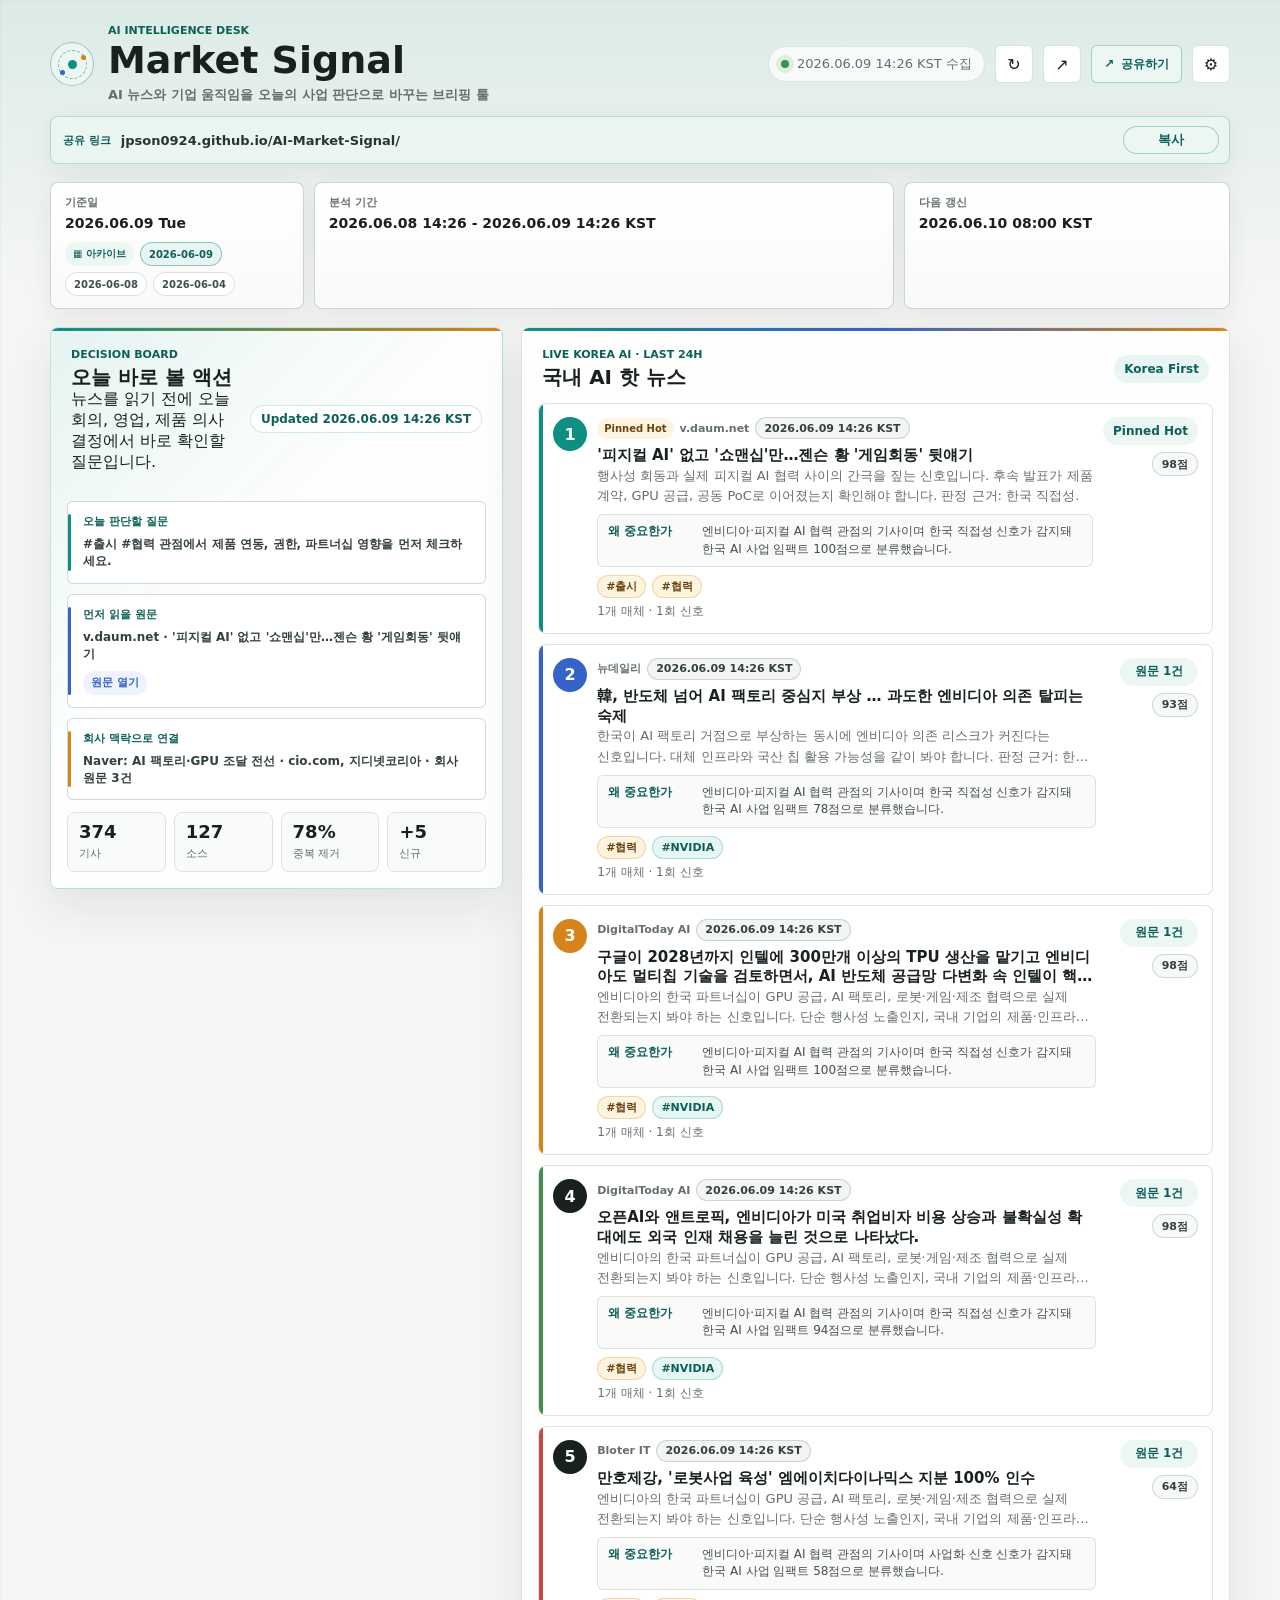
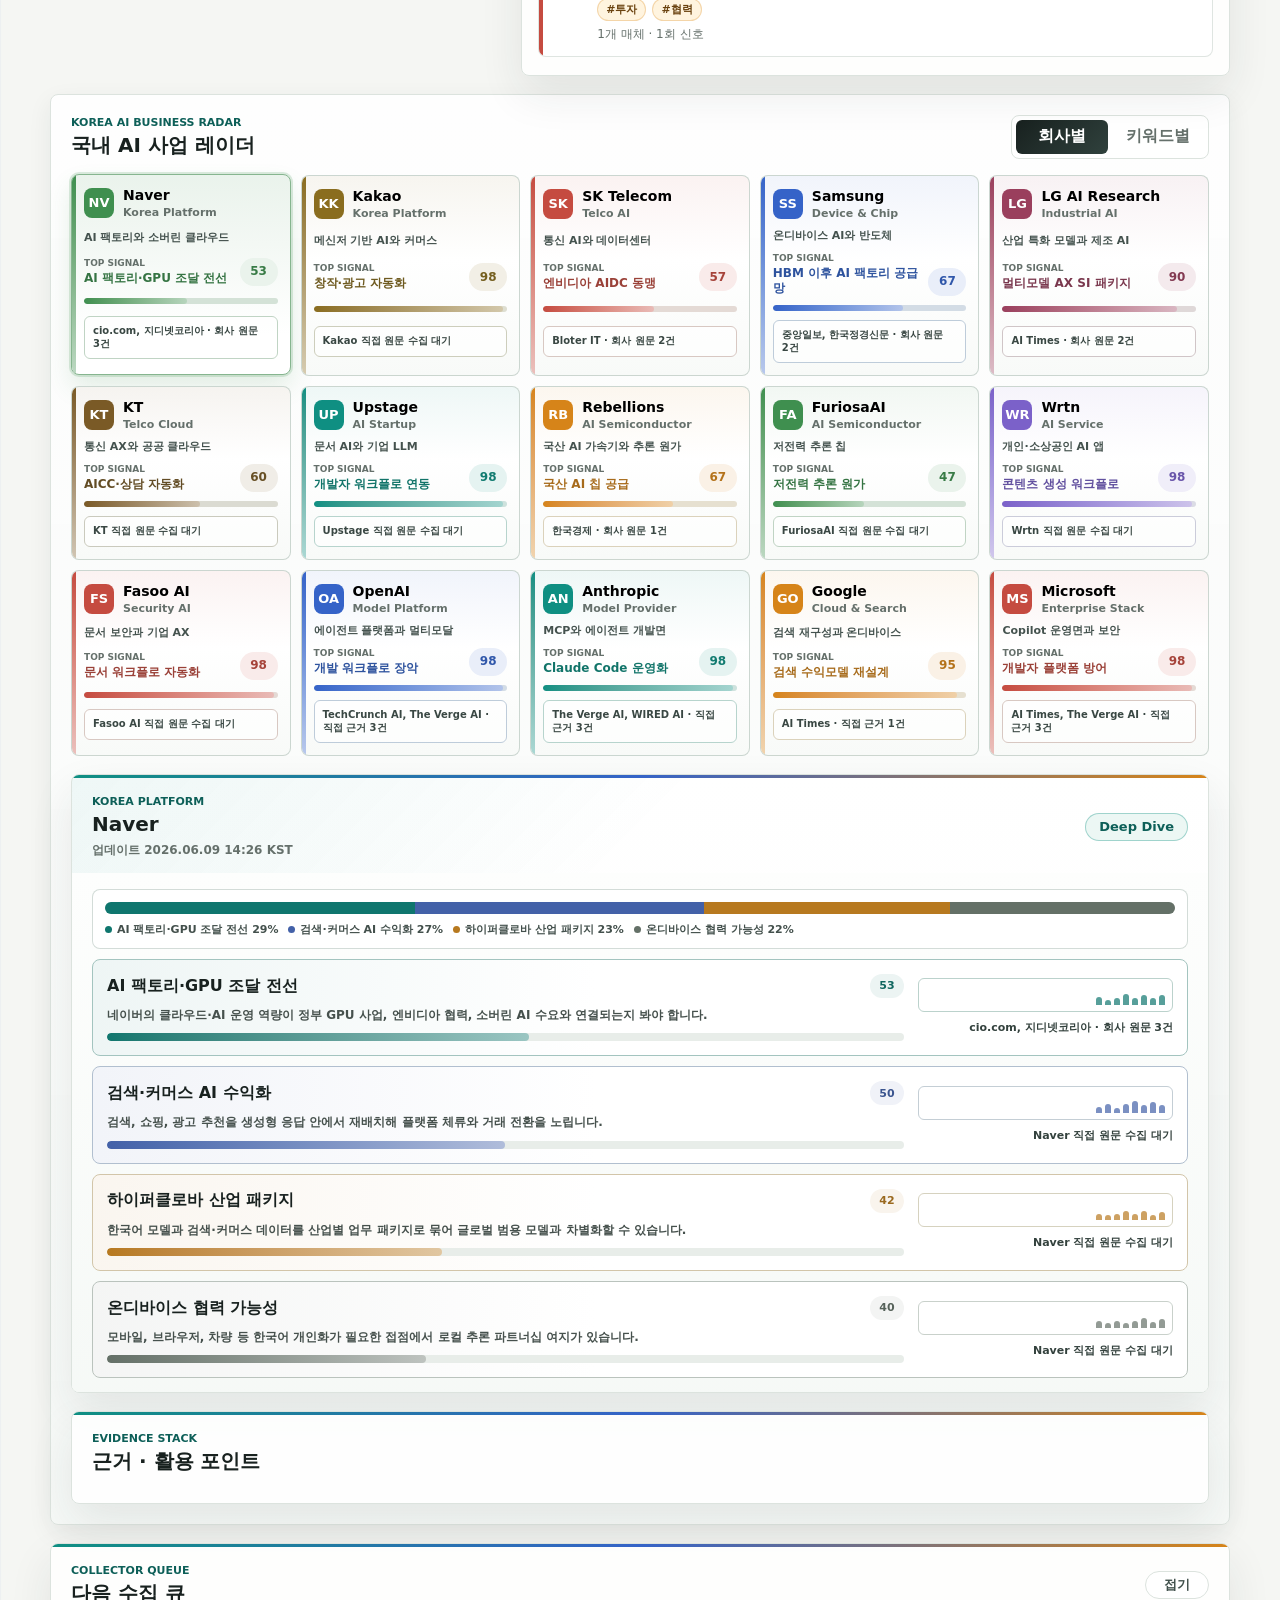
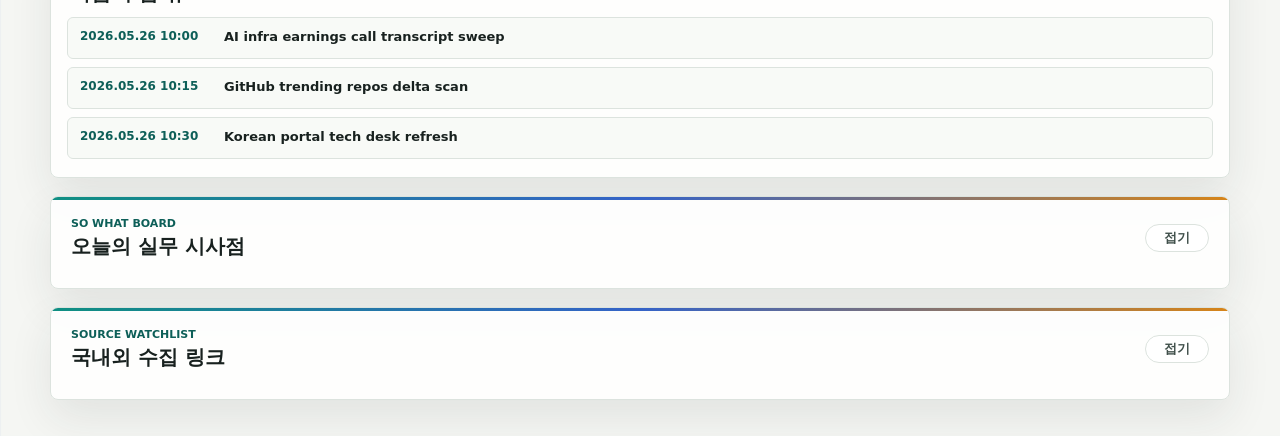
==== index.html @ 875d4170 "Make hot news summaries article-specific" ====
<!doctype html>
<html lang="ko">
  <head>
    <meta charset="UTF-8" />
    <meta name="viewport" content="width=device-width, initial-scale=1.0" />
    <title>Market Signal</title>
    <link rel="stylesheet" href="styles.css?v=202606091426" />
    <script src="agenda-data.js?v=202606091426"></script>
    <script>
      window.AI_MONITORING_DESK_PUBLIC_URL = "https://jpson0924.github.io/AI-Market-Signal/";
    </script>
    <script src="app.js?v=202606091426" defer></script>
  </head>
  <body>
    <div class="app-shell">
      <header class="topbar">
        <div class="brand-block">
          <span class="brand-mark" aria-hidden="true"></span>
          <div>
            <p class="eyebrow">AI Intelligence Desk</p>
            <h1>Market Signal</h1>
            <p class="brand-subtitle">AI 뉴스와 기업 움직임을 오늘의 사업 판단으로 바꾸는 브리핑 툴</p>
          </div>
        </div>

        <div class="topbar-actions">
          <div class="sync-status" aria-live="polite">
            <span class="pulse-dot"></span>
            <span id="syncTime">2026.05.26 09:20 KST 수집</span>
          </div>
          <button class="icon-button" id="refreshButton" type="button" title="피드 새로고침" aria-label="피드 새로고침">
            <span aria-hidden="true">↻</span>
          </button>
          <button class="icon-button" id="shareButton" type="button" title="공유 링크 복사" aria-label="공유 링크 복사">
            <span aria-hidden="true">↗</span>
          </button>
          <button class="share-action-button" id="shareTextButton" type="button">
            <span aria-hidden="true">↗</span>
            <b>공유하기</b>
          </button>
          <button class="icon-button" type="button" title="수집 설정" aria-label="수집 설정">
            <span aria-hidden="true">⚙</span>
          </button>
        </div>
      </header>

      <div class="share-strip" id="shareStrip" hidden aria-label="외부 공유 링크">
        <span class="share-strip-label">공유 링크</span>
        <a id="publicShareLink" href="#" target="_blank" rel="noopener noreferrer"></a>
        <button class="small-action" id="copyPublicShareButton" type="button">복사</button>
      </div>

      <main>
        <section class="date-strip" id="dateStrip" aria-label="수집 기준일">
          <div>
            <span class="date-label">기준일</span>
            <b>2026.05.26 Tue</b>
          </div>
          <div>
            <span class="date-label">분석 기간</span>
            <b>2026.05.25 09:20 - 2026.05.26 09:20 KST</b>
          </div>
          <div>
            <span class="date-label">다음 갱신</span>
            <b>2026.05.26 10:00 KST</b>
          </div>
        </section>

        <section class="overview-grid" aria-label="오늘 액션과 주요 아젠다">
          <aside class="panel signal-panel" aria-label="수집 신호">
            <div class="panel-heading compact">
              <div>
                <p class="eyebrow">Decision Board</p>
                <h2>오늘 바로 볼 액션</h2>
                <p class="panel-help">뉴스를 읽기 전에 오늘 회의, 영업, 제품 의사결정에서 바로 확인할 질문입니다.</p>
              </div>
              <span class="freshness-chip" id="freshnessChip">Updated just now</span>
            </div>
            <div class="action-board" id="actionBoard" aria-label="뉴스 기반 액션"></div>
            <div class="metric-grid" id="metricGrid">
              <div class="metric-card">
                <span class="metric-value">386</span>
                <span class="metric-label">분석 기사</span>
              </div>
              <div class="metric-card">
                <span class="metric-value">42</span>
                <span class="metric-label">테크 블로그</span>
              </div>
              <div class="metric-card">
                <span class="metric-value">91%</span>
                <span class="metric-label">중복 제거율</span>
              </div>
              <div class="metric-card">
                <span class="metric-value">+18</span>
                <span class="metric-label">신규 의제</span>
              </div>
            </div>
            <div class="source-stack" id="sourceStack" aria-label="상위 소스">
              <div class="source-row">
                <span>The Verge</span>
                <b style="--w: 84%"></b>
              </div>
              <div class="source-row">
                <span>OpenAI Blog</span>
                <b style="--w: 73%"></b>
              </div>
              <div class="source-row">
                <span>Hacker News</span>
                <b style="--w: 66%"></b>
              </div>
            </div>
          </aside>

          <article class="panel hot-agenda-panel">
            <div class="panel-heading">
              <div>
                <p class="eyebrow">Live Korea AI · Last 24h</p>
                <h2>국내 AI 핫 뉴스</h2>
              </div>
              <span class="panel-chip">Korea First</span>
            </div>
            <ol class="hot-list" id="hotList"></ol>
          </article>
        </section>

        <section class="workspace-section">
          <div class="workspace-header">
            <div>
              <p class="eyebrow">Korea AI Business Radar</p>
              <h2>국내 AI 사업 레이더</h2>
            </div>
            <div class="segmented-control" role="tablist" aria-label="레이더 보기 전환">
              <button class="segment active" id="companyTab" type="button" role="tab" aria-selected="true" data-view="company">
                회사별
              </button>
              <button class="segment" id="keywordTab" type="button" role="tab" aria-selected="false" data-view="keyword">
                키워드별
              </button>
            </div>
          </div>

          <div class="view active" id="companyView" role="tabpanel" aria-labelledby="companyTab">
            <div class="company-strip" id="companyCards" aria-label="회사 선택"></div>

            <div class="radar-layout">
              <article class="panel radar-panel">
                <div class="panel-heading">
                  <div>
                    <p class="eyebrow" id="companySector">Model Provider</p>
                    <h2 id="companyName">Anthropic</h2>
                    <p class="panel-date" id="companyUpdated">업데이트 2026.05.26 09:10</p>
                  </div>
                  <button class="small-action" id="companyBriefButton" type="button">Deep Dive</button>
                </div>
                <div class="signal-stack" id="wordCloud" aria-label="회사별 추진 키워드 스택"></div>
                <div class="company-news-list" id="companyNewsList" aria-label="회사별 최근 원문"></div>
              </article>

              <aside class="panel detail-panel">
                <div class="panel-heading compact">
                  <div>
                    <p class="eyebrow">Evidence Stack</p>
                    <h2>근거 · 활용 포인트</h2>
                  </div>
                </div>
                <div class="stack-list" id="agendaStack"></div>
              </aside>
            </div>
          </div>

          <div class="view" id="keywordView" role="tabpanel" aria-labelledby="keywordTab">
            <div class="keyword-layout">
              <article class="panel keyword-map-panel">
                <div class="panel-heading">
                  <div>
                    <p class="eyebrow">Accumulated Attention</p>
                    <h2>키워드 맥락 맵</h2>
                  </div>
              <span class="panel-actions">
                <button class="small-action collapse-toggle" type="button" data-collapse-panel="keyword-map-panel">접기</button>
                <button class="small-action" id="keywordBriefButton" type="button">Deep Dive</button>
              </span>
            </div>
            <div class="keyword-map" id="keywordMap" aria-label="키워드별 시장 관심도"></div>
          </article>

              <aside class="panel timeline-panel">
                <div class="panel-heading compact">
                  <div>
                    <p class="eyebrow" id="timelineEyebrow">Agent</p>
                    <h2>관련 원문 타임라인</h2>
                    <p class="panel-date" id="timelineWindow">2026.05.26 기준 최신순</p>
                  </div>
                </div>
                <div class="timeline" id="timeline"></div>
              </aside>
            </div>
          </div>
        </section>

        <section class="lower-grid" aria-label="운영 현황">
          <article class="panel stream-panel collapsible-panel">
            <div class="panel-heading compact">
              <div>
                <p class="eyebrow">Collector Queue</p>
                <h2>다음 수집 큐</h2>
              </div>
              <button class="small-action collapse-toggle" type="button" data-collapse-panel="stream-panel">접기</button>
            </div>
            <div class="queue-list" id="queueList">
              <div><span>2026.05.26 10:00</span><b>AI infra earnings call transcript sweep</b></div>
              <div><span>2026.05.26 10:15</span><b>GitHub trending repos delta scan</b></div>
              <div><span>2026.05.26 10:30</span><b>Korean portal tech desk refresh</b></div>
            </div>
          </article>

          <article class="panel impact-panel collapsible-panel">
            <div class="panel-heading compact">
              <div>
                <p class="eyebrow">So What Board</p>
                <h2>오늘의 실무 시사점</h2>
              </div>
              <button class="small-action collapse-toggle" type="button" data-collapse-panel="impact-panel">접기</button>
            </div>
            <div class="impact-copy" id="impactCopy"></div>
          </article>

          <article class="panel source-link-panel collapsible-panel">
            <div class="panel-heading compact">
              <div>
                <p class="eyebrow">Source Watchlist</p>
                <h2>국내외 수집 링크</h2>
              </div>
              <button class="small-action collapse-toggle" type="button" data-collapse-panel="source-link-panel">접기</button>
            </div>
            <div class="source-links" id="sourceLinks"></div>
          </article>
        </section>
      </main>
    </div>

    <div class="modal-backdrop" id="modalBackdrop" hidden>
      <section class="brief-modal" role="dialog" aria-modal="true" aria-labelledby="modalTitle">
        <button class="icon-button modal-close" id="closeModal" type="button" title="닫기" aria-label="브리핑 닫기">
          <span aria-hidden="true">×</span>
        </button>
        <p class="eyebrow" id="modalEyebrow">Deep Dive</p>
        <h2 id="modalTitle"></h2>
        <p class="modal-date" id="modalDate">2026.05.26 09:20 KST</p>
        <div class="brief-lines" id="briefLines"></div>
        <div class="modal-hotness" id="modalHotness" hidden></div>
        <div class="modal-source-links" id="modalSourceLinks" hidden></div>
        <div class="brief-footer">
          <div>
            <span class="footer-label">관련 신호</span>
            <p id="modalSignals"></p>
          </div>
          <div class="modal-actions">
            <button class="small-action" id="shareBriefButton" type="button">공유하기</button>
            <button class="small-action" id="saveBriefButton" type="button">브리핑 저장</button>
          </div>
        </div>
      </section>
    </div>
  </body>
</html>
---- styles.css ----
:root {
  color-scheme: light;
  --bg: #f5f6f3;
  --surface: #ffffff;
  --surface-soft: #f8faf7;
  --surface-tint: #eef6f2;
  --ink: #18211f;
  --muted: #65706b;
  --line: #dce3de;
  --line-strong: #c7d3cd;
  --teal: #0f8f82;
  --teal-deep: #0d5f58;
  --blue: #3563c8;
  --amber: #d68419;
  --red: #c54b40;
  --green: #3f8f4f;
  --shadow: 0 18px 44px rgba(35, 45, 42, 0.09);
  --shadow-soft: 0 8px 24px rgba(35, 45, 42, 0.07);
  --radius: 8px;
  --radius-sm: 6px;
  --space-1: 4px;
  --space-2: 8px;
  --space-3: 12px;
  --space-4: 16px;
  --space-5: 20px;
  --space-6: 24px;
  font-family:
    Inter, ui-sans-serif, system-ui, -apple-system, BlinkMacSystemFont, "Segoe UI",
    "Apple SD Gothic Neo", "Noto Sans KR", sans-serif;
}

* {
  box-sizing: border-box;
}

html {
  min-width: 320px;
  background: var(--bg);
}

body {
  margin: 0;
  min-height: 100vh;
  color: var(--ink);
  background:
    linear-gradient(180deg, rgba(15, 143, 130, 0.11) 0, transparent 285px),
    linear-gradient(90deg, rgba(53, 99, 200, 0.045) 0 1px, transparent 1px 72px),
    linear-gradient(180deg, rgba(15, 143, 130, 0.04) 0 1px, transparent 1px 72px),
    var(--bg);
}

button {
  font: inherit;
}

.app-shell {
  width: min(1180px, calc(100% - 32px));
  margin: 0 auto;
  padding: 24px 0 36px;
}

.topbar {
  display: flex;
  align-items: center;
  justify-content: space-between;
  gap: 20px;
  min-height: 72px;
}

.brand-block,
.topbar-actions,
.panel-heading,
.workspace-header,
.brief-footer {
  display: flex;
  align-items: center;
}

.brand-block {
  gap: 14px;
  min-width: 0;
}

.brand-mark {
  position: relative;
  display: inline-grid;
  flex: 0 0 auto;
  place-items: center;
  width: 44px;
  height: 44px;
  border: 1px solid rgba(15, 143, 130, 0.38);
  border-radius: 50%;
  background: #ecf7f4;
}

.brand-mark::before,
.brand-mark::after {
  position: absolute;
  content: "";
  border-radius: 50%;
}

.brand-mark::before {
  width: 27px;
  height: 27px;
  border: 1px dashed rgba(15, 95, 88, 0.48);
}

.brand-mark::after {
  width: 9px;
  height: 9px;
  background: var(--teal);
  box-shadow: 11px -7px 0 -2px var(--amber), -10px 8px 0 -2px var(--blue);
}

.eyebrow {
  margin: 0 0 4px;
  color: var(--teal-deep);
  font-size: 11px;
  font-weight: 800;
  letter-spacing: 0;
  text-transform: uppercase;
}

h1,
h2,
h3,
p {
  margin-top: 0;
}

h1 {
  margin-bottom: 0;
  font-size: clamp(26px, 3vw, 38px);
  line-height: 1.03;
}

.brand-subtitle {
  margin: 6px 0 0;
  color: var(--muted);
  font-size: 13px;
  font-weight: 700;
}

h2 {
  margin-bottom: 0;
  font-size: 20px;
  line-height: 1.2;
}

h3 {
  margin-bottom: 0;
  font-size: 15px;
  line-height: 1.32;
}

.topbar-actions {
  justify-content: flex-end;
  gap: 10px;
  flex-wrap: wrap;
}

.sync-status {
  display: inline-flex;
  align-items: center;
  gap: 8px;
  min-height: 36px;
  padding: 0 12px;
  border: 1px solid var(--line);
  border-radius: 999px;
  color: var(--muted);
  background: rgba(255, 255, 255, 0.75);
  font-size: 13px;
  white-space: nowrap;
}

.pulse-dot {
  width: 8px;
  height: 8px;
  border-radius: 50%;
  background: var(--green);
  box-shadow: 0 0 0 5px rgba(63, 143, 79, 0.13);
}

.pulse-dot.flash {
  animation: pulseFlash 800ms ease;
}

.icon-button,
.share-action-button,
.small-action,
.segment,
.company-card,
.hot-item,
.keyword-bubble,
.word,
.stack-item,
.timeline-item {
  cursor: pointer;
}

.icon-button {
  display: inline-grid;
  place-items: center;
  width: 38px;
  height: 38px;
  border: 1px solid var(--line);
  border-radius: var(--radius-sm);
  color: var(--ink);
  background: var(--surface);
  transition:
    transform 160ms ease,
    border-color 160ms ease,
    background 160ms ease;
}

.share-action-button {
  display: inline-flex;
  align-items: center;
  gap: 7px;
  min-height: 38px;
  padding: 0 12px;
  border: 1px solid rgba(15, 143, 130, 0.35);
  border-radius: var(--radius-sm);
  color: var(--teal-deep);
  background: #ecf7f4;
  font-size: 12px;
  font-weight: 900;
  white-space: nowrap;
}

.share-action-button:hover,
.share-action-button:focus-visible {
  border-color: rgba(15, 95, 88, 0.62);
  background: #dff1ed;
  outline: none;
  transform: translateY(-1px);
}

.share-action-button b {
  font: inherit;
}

.share-strip {
  display: flex;
  align-items: center;
  gap: 10px;
  min-height: 42px;
  margin: 12px 0 18px;
  padding: 9px 10px 9px 12px;
  border: 1px solid rgba(15, 143, 130, 0.26);
  border-radius: var(--radius);
  background: rgba(236, 247, 244, 0.82);
  box-shadow: var(--shadow-soft);
}

.share-strip[hidden] {
  display: none;
}

.share-strip-label {
  flex: 0 0 auto;
  color: var(--teal-deep);
  font-size: 11px;
  font-weight: 900;
  text-transform: uppercase;
  white-space: nowrap;
}

.share-strip a {
  flex: 1 1 auto;
  min-width: 0;
  color: #243632;
  font-size: 13px;
  font-weight: 800;
  overflow: hidden;
  text-decoration: none;
  text-overflow: ellipsis;
  white-space: nowrap;
}

.share-strip a:hover,
.share-strip a:focus-visible {
  color: var(--blue);
  outline: none;
}

.icon-button:hover,
.icon-button:focus-visible {
  border-color: rgba(15, 143, 130, 0.55);
  background: #ecf7f4;
  outline: none;
  transform: translateY(-1px);
}

main {
  display: grid;
  gap: 18px;
}

.date-strip {
  display: grid;
  grid-template-columns: 0.7fr 1.6fr 0.9fr;
  gap: 10px;
}

.date-strip div {
  min-height: 58px;
  padding: 12px 14px;
  border: 1px solid rgba(199, 211, 205, 0.9);
  border-radius: var(--radius);
  background:
    linear-gradient(180deg, rgba(255, 255, 255, 0.88), rgba(248, 250, 247, 0.88)),
    var(--surface);
  box-shadow: var(--shadow-soft);
}

.date-strip b,
.date-label {
  display: block;
}

.date-label {
  margin-bottom: 5px;
  color: var(--muted);
  font-size: 11px;
  font-weight: 850;
  text-transform: uppercase;
}

.date-strip b {
  font-size: 14px;
  line-height: 1.28;
  overflow-wrap: anywhere;
}

.history-picker {
  display: flex;
  align-items: center;
  flex-wrap: wrap;
  gap: 6px;
  margin-top: 9px;
}

.calendar-label {
  display: inline-flex;
  align-items: center;
  gap: 4px;
  min-height: 24px;
  padding: 0 8px;
  border-radius: 999px;
  background: #ecf7f4;
  color: var(--teal-deep);
  font-size: 10px;
  font-weight: 900;
}

.history-chip {
  min-height: 24px;
  padding: 0 8px;
  border: 1px solid var(--line);
  border-radius: 999px;
  color: #40504b;
  background: #ffffff;
  font-size: 10px;
  font-weight: 850;
  cursor: pointer;
}

.history-chip.active,
.history-chip:hover,
.history-chip:focus-visible {
  border-color: rgba(15, 143, 130, 0.45);
  color: var(--teal-deep);
  background: #e8f5f2;
  outline: none;
}

.overview-grid {
  display: grid;
  grid-template-columns: minmax(280px, 0.78fr) minmax(0, 1.22fr);
  align-items: start;
  gap: 18px;
}

.panel {
  position: relative;
  overflow: hidden;
  border: 1px solid var(--line);
  border-radius: var(--radius);
  background: rgba(255, 255, 255, 0.88);
  box-shadow: var(--shadow);
}

.panel::before {
  position: absolute;
  top: 0;
  right: 0;
  left: 0;
  height: 3px;
  background: linear-gradient(90deg, var(--teal), var(--blue), var(--amber));
  content: "";
}

.panel-heading {
  justify-content: space-between;
  gap: 16px;
  padding: 20px 20px 14px;
}

.panel-heading.compact {
  padding-bottom: 12px;
}

.panel-chip,
.small-action,
.rank-badge,
.signal-badge,
.tag-pill {
  display: inline-flex;
  align-items: center;
  justify-content: center;
  min-height: 28px;
  border-radius: 999px;
  white-space: nowrap;
}

.panel-chip {
  padding: 0 10px;
  color: var(--teal-deep);
  background: #e8f5f2;
  font-size: 12px;
  font-weight: 800;
}

.freshness-chip {
  display: inline-flex;
  align-items: center;
  min-height: 28px;
  padding: 0 10px;
  border: 1px solid rgba(15, 143, 130, 0.2);
  border-radius: 999px;
  color: var(--teal-deep);
  background: rgba(255, 255, 255, 0.82);
  font-size: 12px;
  font-weight: 850;
  white-space: nowrap;
}

.panel-date,
.modal-date {
  margin: 6px 0 0;
  color: var(--muted);
  font-size: 12px;
  font-weight: 750;
}

.hot-list {
  display: grid;
  gap: 10px;
  margin: 0;
  padding: 0 16px 18px;
  list-style: none;
}

.hot-item {
  position: relative;
  display: grid;
  grid-template-columns: auto minmax(0, 1fr) minmax(92px, auto);
  gap: 10px;
  align-items: start;
  width: 100%;
  padding: 13px 14px;
  border: 1px solid rgba(220, 227, 222, 0.9);
  border-radius: var(--radius);
  text-align: left;
  background: var(--surface);
  overflow: hidden;
  transition:
    transform 160ms ease,
    border-color 160ms ease,
    box-shadow 160ms ease;
}

.hot-item::before {
  position: absolute;
  top: 0;
  bottom: 0;
  left: 0;
  width: 4px;
  background: var(--agenda-color, var(--teal));
  content: "";
}

.hot-list li:nth-child(2) .hot-item::before {
  background: var(--blue);
}

.hot-list li:nth-child(3) .hot-item::before {
  background: var(--amber);
}

.hot-list li:nth-child(4) .hot-item::before {
  background: var(--green);
}

.hot-list li:nth-child(5) .hot-item::before {
  background: var(--red);
}

.hot-item:hover,
.hot-item:focus-visible {
  border-color: rgba(15, 143, 130, 0.55);
  box-shadow: 0 14px 32px rgba(15, 143, 130, 0.12);
  outline: none;
  transform: translateY(-1px);
}

.rank-badge {
  width: 34px;
  height: 34px;
  color: #ffffff;
  background: var(--ink);
  font-weight: 850;
}

.hot-list li:nth-child(1) .rank-badge {
  background: var(--teal);
}

.hot-list li:nth-child(2) .rank-badge {
  background: var(--blue);
}

.hot-list li:nth-child(3) .rank-badge {
  background: var(--amber);
}

.hot-copy {
  min-width: 0;
}

.hot-kicker {
  display: flex;
  align-items: center;
  flex-wrap: wrap;
  gap: 6px;
  margin-bottom: 7px;
  color: var(--muted);
  font-size: 11px;
  font-weight: 850;
}

.pin-badge {
  display: inline-flex;
  align-items: center;
  min-height: 21px;
  padding: 0 7px;
  border-radius: 999px;
  color: #6a420f;
  background: #fff4df;
  font-size: 10px;
  font-weight: 900;
}

.hot-copy h3 {
  display: -webkit-box;
  overflow: hidden;
  overflow-wrap: anywhere;
  word-break: break-all;
  -webkit-box-orient: vertical;
  -webkit-line-clamp: 2;
}

.hot-copy p,
.stack-item p,
.timeline-item p,
.brief-lines p {
  margin-bottom: 0;
  color: var(--muted);
  font-size: 13px;
  line-height: 1.55;
  word-break: keep-all;
  overflow-wrap: anywhere;
}

.hot-copy > p {
  display: -webkit-box;
  overflow: hidden;
  -webkit-box-orient: vertical;
  -webkit-line-clamp: 2;
}

.hot-reason {
  display: grid;
  grid-template-columns: 84px minmax(0, 1fr);
  gap: 10px;
  margin-top: 8px;
  padding: 8px 10px;
  border: 1px solid rgba(199, 211, 205, 0.58);
  border-radius: var(--radius-sm);
  background: rgba(248, 250, 247, 0.72);
}

.hot-reason b {
  color: var(--teal-deep);
  font-size: 12px;
  white-space: nowrap;
}

.hot-reason span {
  display: -webkit-box;
  overflow: hidden;
  color: #43504c;
  font-size: 12px;
  line-height: 1.45;
  word-break: keep-all;
  overflow-wrap: anywhere;
  -webkit-box-orient: vertical;
  -webkit-line-clamp: 2;
}

.hot-evidence {
  display: none;
  grid-template-columns: repeat(2, minmax(0, 1fr));
  gap: 6px;
  margin-top: 8px;
}

.hot-evidence span {
  display: grid;
  gap: 4px;
  min-height: 50px;
  padding: 9px 10px;
  border: 1px solid rgba(199, 211, 205, 0.72);
  border-radius: var(--radius-sm);
  background: #ffffff;
}

.hot-evidence b,
.hot-evidence em {
  display: block;
}

.hot-evidence b {
  color: var(--muted);
  font-size: 10px;
  font-weight: 850;
}

.hot-evidence em {
  color: var(--ink);
  font-size: 13px;
  font-style: normal;
  font-weight: 850;
  line-height: 1.1;
  overflow-wrap: anywhere;
}

.hot-tags {
  display: flex;
  flex-wrap: wrap;
  gap: 6px;
  margin-top: 8px;
}

.hot-tags em,
.hot-tag {
  display: inline-flex;
  align-items: center;
  min-height: 23px;
  padding: 0 8px;
  border: 1px solid rgba(15, 143, 130, 0.14);
  border-radius: 999px;
  color: #1c3936;
  background: #e9f4f1;
  font-size: 11px;
  font-style: normal;
  font-weight: 850;
}

.hot-tag[data-tag-type="action"] {
  border-color: rgba(214, 132, 25, 0.28);
  color: #6a420f;
  background: #fff4df;
}

.hot-tag[data-tag-type="tech"] {
  border-color: rgba(53, 99, 200, 0.24);
  color: #203f87;
  background: #eef3ff;
}

.hot-tag[data-tag-type="risk"] {
  border-color: rgba(197, 75, 64, 0.24);
  color: #8b2f28;
  background: #fff0ee;
}

.hot-tag[data-tag-type="company"] {
  border-color: rgba(15, 143, 130, 0.26);
  color: var(--teal-deep);
  background: #e6f6f2;
}

.hot-tag {
  cursor: pointer;
  transition:
    background 160ms ease,
    border-color 160ms ease,
    transform 160ms ease;
}

.hot-tag:hover,
.hot-tag:focus-visible {
  border-color: rgba(15, 143, 130, 0.46);
  background: #dff1ed;
  outline: none;
  transform: translateY(-1px);
}

.hot-meta {
  display: flex;
  align-items: center;
  flex-wrap: wrap;
  gap: 8px;
  margin-top: 5px;
  color: var(--muted);
  font-size: 12px;
}

.hot-origin {
  display: inline-flex;
  align-items: center;
  min-height: 22px;
  padding: 0 8px;
  border: 1px solid rgba(53, 99, 200, 0.24);
  border-radius: 999px;
  color: var(--blue);
  background: #eef3ff;
  font-size: 11px;
  font-weight: 850;
  text-decoration: none;
}

.hot-origin:hover,
.hot-origin:focus-visible {
  border-color: rgba(53, 99, 200, 0.55);
  outline: none;
}

.date-badge {
  display: inline-flex;
  align-items: center;
  min-height: 22px;
  padding: 0 8px;
  border: 1px solid rgba(199, 211, 205, 0.9);
  border-radius: 999px;
  color: #33413d;
  background: #f2f5f2;
  font-size: 11px;
  font-weight: 850;
  white-space: nowrap;
}

.signal-badge {
  min-width: 78px;
  padding: 0 10px;
  color: var(--teal-deep);
  background: #ecf7f4;
  font-size: 12px;
  font-weight: 800;
}

.hot-metrics {
  display: grid;
  justify-items: end;
  gap: 7px;
}

.score-badge {
  display: inline-flex;
  align-items: center;
  justify-content: center;
  min-height: 24px;
  padding: 0 9px;
  border: 1px solid rgba(199, 211, 205, 0.86);
  border-radius: 999px;
  color: #33413d;
  background: #f7f9f7;
  font-size: 11px;
  font-weight: 850;
  white-space: nowrap;
}

.signal-panel {
  display: grid;
  grid-template-columns: 1fr;
  border-color: rgba(15, 143, 130, 0.24);
  background:
    linear-gradient(135deg, rgba(15, 143, 130, 0.1), transparent 44%),
    rgba(255, 255, 255, 0.9);
}

.signal-panel .panel-heading {
  grid-column: 1 / -1;
}

.signal-panel::before {
  background: linear-gradient(90deg, var(--teal), var(--amber));
}

.metric-grid {
  display: grid;
  grid-template-columns: repeat(4, minmax(0, 1fr));
  gap: 8px;
  padding: 0 16px 16px;
}

.metric-card {
  position: relative;
  min-height: 50px;
  padding: 10px 11px;
  border: 1px solid var(--line);
  border-radius: var(--radius);
  background: rgba(248, 250, 247, 0.78);
}

.metric-card::after {
  display: none;
}

.metric-value,
.metric-label {
  display: block;
}

.metric-value {
  font-size: 18px;
  font-weight: 850;
  line-height: 1;
}

.metric-label {
  margin-top: 5px;
  color: var(--muted);
  font-size: 11px;
}

.source-stack {
  display: none;
  gap: 12px;
  padding: 18px 0 20px 16px;
}

.source-row {
  display: grid;
  grid-template-columns: 120px minmax(0, 1fr);
  gap: 10px;
  align-items: center;
  color: var(--muted);
  font-size: 12px;
}

.source-row b {
  display: block;
  height: 8px;
  border-radius: 999px;
  background:
    linear-gradient(90deg, var(--teal) var(--w), rgba(220, 227, 222, 0.7) var(--w)),
    rgba(220, 227, 222, 0.7);
}

.action-board {
  display: grid;
  gap: 10px;
  grid-column: auto;
  grid-row: auto;
  align-content: start;
  padding: 0 16px 12px;
}

.action-item {
  position: relative;
  display: grid;
  gap: 7px;
  padding: 12px 13px 12px 15px;
  border: 1px solid rgba(199, 211, 205, 0.82);
  border-radius: var(--radius-sm);
  background: #ffffff;
}

.action-item::before {
  position: absolute;
  inset: 12px auto 12px 0;
  width: 3px;
  border-radius: 999px;
  background: var(--teal);
  content: "";
}

.action-item:nth-child(2)::before {
  background: var(--blue);
}

.action-item:nth-child(3)::before {
  background: var(--amber);
}

.action-item b {
  color: var(--teal-deep);
  font-size: 11px;
  font-weight: 850;
  min-width: 0;
}

.action-item p {
  display: -webkit-box;
  overflow: hidden;
  min-width: 0;
  margin: 0;
  color: #33413d;
  font-size: 12px;
  font-weight: 750;
  line-height: 1.45;
  word-break: break-all;
  overflow-wrap: anywhere;
  -webkit-box-orient: vertical;
  -webkit-line-clamp: 2;
}

.action-item a {
  justify-self: start;
  display: inline-flex;
  align-items: center;
  min-height: 24px;
  padding: 0 8px;
  border-radius: 999px;
  color: var(--blue);
  background: #eef3ff;
  font-size: 11px;
  font-weight: 850;
  text-decoration: none;
}

.action-item a:hover,
.action-item a:focus-visible {
  outline: 1px solid rgba(53, 99, 200, 0.42);
  outline-offset: 2px;
}

.workspace-section {
  padding: 20px;
  border: 1px solid var(--line);
  border-radius: var(--radius);
  background:
    linear-gradient(180deg, rgba(255, 255, 255, 0.7), rgba(244, 248, 245, 0.72)),
    rgba(255, 255, 255, 0.62);
  box-shadow: var(--shadow-soft);
}

.workspace-header {
  justify-content: space-between;
  gap: 16px;
  margin-bottom: 16px;
}

.segmented-control {
  display: inline-grid;
  grid-template-columns: repeat(2, minmax(88px, 1fr));
  gap: 4px;
  padding: 4px;
  border: 1px solid var(--line);
  border-radius: var(--radius);
  background: var(--surface);
}

.segment {
  min-height: 34px;
  padding: 0 14px;
  border: 0;
  border-radius: var(--radius-sm);
  color: var(--muted);
  background: transparent;
  font-weight: 800;
}

.segment.active {
  color: #ffffff;
  background: linear-gradient(135deg, var(--ink), #30413d);
}

.view {
  display: none;
}

.view.active {
  display: block;
}

.company-strip {
  display: grid;
  grid-template-columns: repeat(auto-fit, minmax(208px, 1fr));
  gap: 10px;
  margin: 0 0 18px;
  padding: 0;
}

.company-card {
  position: relative;
  display: grid;
  gap: 9px;
  min-height: 138px;
  padding: 12px;
  border: 1px solid rgba(199, 211, 205, 0.9);
  border-radius: var(--radius);
  text-align: left;
  background:
    linear-gradient(180deg, color-mix(in srgb, var(--company-color) 7%, #ffffff), #ffffff 42%, #f8faf8),
    var(--surface);
  overflow: hidden;
  transition:
    transform 160ms ease,
    border-color 160ms ease,
    background 160ms ease,
    box-shadow 160ms ease;
}

.company-card::before {
  position: absolute;
  inset: 0 auto 0 0;
  width: 4px;
  background: linear-gradient(180deg, var(--company-color), color-mix(in srgb, var(--company-color) 35%, #ffffff));
  content: "";
}

.company-card:hover,
.company-card:focus-visible,
.company-card.active {
  border-color: color-mix(in srgb, var(--company-color) 55%, var(--line));
  background:
    linear-gradient(180deg, color-mix(in srgb, var(--company-color) 11%, #ffffff), #ffffff 80%),
    #ffffff;
  box-shadow: 0 12px 24px color-mix(in srgb, var(--company-color) 12%, transparent);
  outline: none;
  transform: translateY(-1px);
}

.company-card.active {
  box-shadow:
    0 0 0 2px color-mix(in srgb, var(--company-color) 18%, transparent),
    0 12px 24px color-mix(in srgb, var(--company-color) 14%, transparent);
}

.company-card-head {
  display: flex;
  align-items: center;
  gap: 9px;
  min-width: 0;
}

.company-card .company-logo {
  display: inline-grid;
  flex: 0 0 auto;
  place-items: center;
  width: 30px;
  height: 30px;
  border-radius: 8px;
  color: #ffffff;
  background: var(--company-color);
  font-size: 13px;
  font-weight: 850;
}

.company-card b {
  display: block;
  font-size: 14px;
  line-height: 1.15;
  overflow-wrap: anywhere;
}

.company-card-head em {
  display: block;
  margin-top: 3px;
  color: var(--muted);
  font-size: 11px;
  font-style: normal;
  font-weight: 850;
}

.company-focus,
.company-proof {
  display: block;
  line-height: 1.35;
  word-break: keep-all;
  overflow-wrap: anywhere;
}

.company-focus {
  color: #44524e;
  font-size: 11px;
  font-weight: 800;
}

.company-card-foot {
  display: flex;
  align-items: end;
  justify-content: space-between;
  gap: 10px;
  min-width: 0;
}

.company-card-foot span {
  display: grid;
  gap: 3px;
  min-width: 0;
}

.company-card-foot em {
  color: var(--muted);
  font-size: 9px;
  font-style: normal;
  font-weight: 900;
  letter-spacing: 0;
  text-transform: uppercase;
}

.company-card-foot strong {
  color: color-mix(in srgb, var(--company-color) 75%, var(--ink));
  font-size: 12px;
  line-height: 1.25;
  overflow-wrap: anywhere;
}

.company-card-foot b {
  display: inline-flex;
  flex: 0 0 auto;
  align-items: center;
  justify-content: center;
  min-width: 38px;
  min-height: 28px;
  padding: 0 8px;
  border-radius: 999px;
  color: color-mix(in srgb, var(--company-color) 82%, var(--ink));
  background: color-mix(in srgb, var(--company-color) 11%, #ffffff);
  font-size: 12px;
  font-weight: 900;
}

.company-meter {
  display: block;
  height: 6px;
  border-radius: 999px;
  background: color-mix(in srgb, var(--company-color) 12%, #e8ede9);
  overflow: hidden;
}

.company-meter i {
  display: block;
  height: 100%;
  border-radius: inherit;
  background: linear-gradient(90deg, var(--company-color), color-mix(in srgb, var(--company-color) 38%, #ffffff));
}

.company-proof {
  min-height: 31px;
  padding: 7px 8px;
  border: 1px solid color-mix(in srgb, var(--company-color) 18%, var(--line));
  border-radius: var(--radius-sm);
  color: #394743;
  background: rgba(255, 255, 255, 0.74);
  font-size: 10px;
  font-weight: 850;
}

.radar-layout,
.keyword-layout,
.lower-grid {
  display: grid;
  gap: 18px;
}

.radar-layout {
  grid-template-columns: minmax(0, 1fr);
}

.radar-panel {
  background:
    linear-gradient(135deg, rgba(15, 143, 130, 0.07), transparent 36%),
    linear-gradient(180deg, #ffffff, #fbfcfb);
}

.small-action {
  min-width: 96px;
  padding: 0 13px;
  border: 1px solid rgba(15, 143, 130, 0.35);
  color: var(--teal-deep);
  background: #ecf7f4;
  font-size: 13px;
  font-weight: 850;
  transition:
    background 160ms ease,
    border-color 160ms ease,
    transform 160ms ease;
}

.panel-actions,
.modal-actions {
  display: inline-flex;
  align-items: center;
  gap: 8px;
  flex-wrap: wrap;
  justify-content: flex-end;
}

.collapse-toggle {
  min-width: 64px;
  color: #40504b;
  border-color: var(--line);
  background: #ffffff;
}

.collapsible-panel.is-collapsed .queue-list,
.collapsible-panel.is-collapsed .impact-copy,
.collapsible-panel.is-collapsed .source-links,
.keyword-map-panel.is-collapsed .keyword-map {
  display: none;
}

.small-action:hover,
.small-action:focus-visible {
  border-color: rgba(15, 95, 88, 0.65);
  background: #dff1ed;
  outline: none;
  transform: translateY(-1px);
}

.signal-stack {
  display: grid;
  gap: 10px;
  min-height: 246px;
  padding: 16px 20px 14px;
  background:
    linear-gradient(180deg, rgba(255, 255, 255, 0.72), rgba(245, 248, 246, 0.72)),
    var(--surface-soft);
}

.focus-distribution {
  display: grid;
  gap: 9px;
  padding: 12px;
  border: 1px solid rgba(199, 211, 205, 0.78);
  border-radius: var(--radius);
  background: rgba(255, 255, 255, 0.76);
}

.distribution-bars {
  display: flex;
  height: 12px;
  border-radius: 999px;
  background: #e8ede9;
  overflow: hidden;
}

.distribution-bars i {
  flex: 0 0 var(--share);
  min-width: 18px;
  background: var(--segment-color);
}

.distribution-legend {
  display: flex;
  flex-wrap: wrap;
  gap: 7px 10px;
}

.distribution-legend em {
  display: inline-flex;
  align-items: center;
  gap: 5px;
  color: #43504c;
  font-size: 11px;
  font-style: normal;
  font-weight: 850;
  line-height: 1.2;
}

.distribution-legend b {
  width: 7px;
  height: 7px;
  border-radius: 50%;
  background: var(--segment-color);
}

.signal-row {
  display: grid;
  grid-template-columns: minmax(0, 1fr) minmax(132px, 0.32fr);
  gap: 14px;
  align-items: center;
  min-height: 94px;
  padding: 14px;
  border: 1px solid color-mix(in srgb, var(--signal-color) 28%, var(--line));
  border-radius: var(--radius);
  color: color-mix(in srgb, var(--signal-color) 66%, var(--ink));
  background:
    linear-gradient(90deg, color-mix(in srgb, var(--signal-color) 7%, #ffffff), #ffffff 46%),
    var(--surface);
  text-align: left;
  transition:
    border-color 160ms ease,
    transform 160ms ease,
    box-shadow 160ms ease;
}

.signal-row:hover,
.signal-row:focus-visible {
  border-color: color-mix(in srgb, var(--signal-color) 55%, var(--line));
  box-shadow: 0 12px 24px color-mix(in srgb, var(--signal-color) 14%, transparent);
  outline: none;
  transform: translateY(-1px);
}

.signal-main,
.signal-side {
  display: grid;
  gap: 9px;
  min-width: 0;
}

.signal-title {
  display: flex;
  align-items: center;
  justify-content: space-between;
  gap: 10px;
}

.signal-title b {
  color: var(--ink);
  font-size: 16px;
  font-weight: 850;
  line-height: 1.15;
  overflow-wrap: anywhere;
}

.signal-title em {
  display: inline-flex;
  flex: 0 0 auto;
  align-items: center;
  justify-content: center;
  min-width: 34px;
  min-height: 24px;
  padding: 0 8px;
  border-radius: 999px;
  color: color-mix(in srgb, var(--signal-color) 82%, var(--ink));
  background: color-mix(in srgb, var(--signal-color) 8%, #ffffff);
  font-size: 11px;
  font-style: normal;
  font-weight: 900;
}

.signal-desc {
  display: -webkit-box;
  overflow: hidden;
  color: #46514d;
  font-size: 12px;
  font-weight: 750;
  line-height: 1.45;
  word-break: keep-all;
  overflow-wrap: anywhere;
  -webkit-box-orient: vertical;
  -webkit-line-clamp: 2;
}

.signal-meter {
  display: block;
  height: 8px;
  border-radius: 999px;
  background: #e8ede9;
  overflow: hidden;
}

.signal-meter i {
  display: block;
  width: var(--signal-width);
  height: 100%;
  border-radius: inherit;
  background: linear-gradient(90deg, var(--signal-color), color-mix(in srgb, var(--signal-color) 42%, #ffffff));
}

.sparkline {
  display: flex;
  align-items: end;
  justify-content: flex-end;
  gap: 3px;
  height: 34px;
  padding: 6px 7px;
  border: 1px solid color-mix(in srgb, var(--signal-color) 16%, var(--line));
  border-radius: var(--radius-sm);
  background: rgba(255, 255, 255, 0.72);
}

.sparkline i {
  width: 6px;
  min-height: 5px;
  border-radius: 999px 999px 0 0;
  background: color-mix(in srgb, var(--signal-color) 70%, #ffffff);
}

.signal-proof {
  display: block;
  color: #33413d;
  font-size: 11px;
  font-weight: 850;
  line-height: 1.35;
  text-align: right;
  word-break: keep-all;
  overflow-wrap: anywhere;
}

.word-source,
.stack-source,
.stack-action {
  display: grid;
  gap: 5px;
  padding: 9px 10px;
  border: 1px solid rgba(199, 211, 205, 0.74);
  border-radius: var(--radius-sm);
  background: rgba(255, 255, 255, 0.72);
}

.word-source {
  grid-template-columns: 38px minmax(0, 1fr);
  align-items: center;
}

.word-source b,
.stack-source b,
.stack-action b {
  color: var(--muted);
  font-size: 10px;
  font-weight: 850;
}

.word-source em,
.stack-source em,
.stack-action em {
  color: #33413d;
  font-size: 11px;
  font-style: normal;
  font-weight: 800;
  line-height: 1.35;
  overflow-wrap: anywhere;
}

.word-action {
  display: -webkit-box;
  overflow: hidden;
  color: #2f3d39;
  font-size: 11px;
  font-weight: 800;
  line-height: 1.4;
  word-break: keep-all;
  overflow-wrap: anywhere;
  -webkit-box-orient: vertical;
  -webkit-line-clamp: 2;
}

.heatmap {
  display: grid;
  grid-template-columns: repeat(6, minmax(48px, 1fr));
  gap: 6px;
  padding: 16px 20px 20px;
}

.heat-cell {
  position: relative;
  min-height: 54px;
  border: 1px solid rgba(255, 255, 255, 0.72);
  border-radius: var(--radius-sm);
  background: color-mix(in srgb, var(--cell-color) var(--intensity), #edf1ee);
}

.heat-cell span {
  position: absolute;
  left: 7px;
  bottom: 6px;
  max-width: calc(100% - 14px);
  color: rgba(24, 33, 31, 0.82);
  font-size: 10px;
  font-weight: 800;
  line-height: 1.15;
  overflow-wrap: anywhere;
}

.stack-list {
  display: grid;
  grid-template-columns: repeat(3, minmax(0, 1fr));
  gap: 10px;
  padding: 0 16px 18px;
}

.stack-item {
  display: grid;
  gap: 9px;
  padding: 14px;
  border: 1px solid var(--line);
  border-radius: var(--radius);
  text-align: left;
  background: var(--surface-soft);
}

.stack-item:hover,
.stack-item:focus-visible {
  border-color: rgba(15, 143, 130, 0.55);
  outline: none;
}

.stack-top {
  display: flex;
  align-items: center;
  justify-content: space-between;
  gap: 10px;
  margin-bottom: 8px;
}

.tag-pill {
  min-height: 24px;
  padding: 0 8px;
  color: var(--teal-deep);
  background: #e8f5f2;
  font-size: 11px;
  font-weight: 850;
}

.stack-date {
  display: inline-flex;
  color: var(--muted);
  font-size: 11px;
  font-weight: 850;
}

.stack-source {
  grid-template-columns: 38px minmax(0, 1fr) auto;
  align-items: center;
}

.stack-source strong {
  display: inline-flex;
  align-items: center;
  justify-content: center;
  min-height: 22px;
  padding: 0 8px;
  border-radius: 999px;
  color: var(--teal-deep);
  background: #e8f5f2;
  font-size: 10px;
  font-weight: 850;
  white-space: nowrap;
}

.stack-action {
  background: #ffffff;
}

.keyword-layout {
  grid-template-columns: minmax(0, 1fr);
}

.keyword-map {
  display: grid;
  grid-template-columns: repeat(4, minmax(0, 1fr));
  gap: 12px;
  min-height: auto;
  padding: 0 20px 20px;
}

.keyword-bubble {
  position: relative;
  min-height: 122px;
  padding: 15px;
  border: 1px solid var(--line);
  border-radius: var(--radius);
  text-align: left;
  background:
    linear-gradient(180deg, color-mix(in srgb, var(--keyword-color) 14%, #ffffff), #ffffff 78%),
    #ffffff;
  box-shadow: inset 0 -22px 42px rgba(24, 33, 31, 0.025);
  transition:
    border-color 160ms ease,
    transform 160ms ease;
}

.keyword-bubble::after {
  position: absolute;
  top: 13px;
  right: 13px;
  width: 8px;
  height: 8px;
  border-radius: 50%;
  background: var(--keyword-color);
  box-shadow: 0 0 0 5px color-mix(in srgb, var(--keyword-color) 12%, transparent);
  content: "";
}

.keyword-bubble:hover,
.keyword-bubble:focus-visible,
.keyword-bubble.active {
  border-color: color-mix(in srgb, var(--keyword-color) 58%, var(--line));
  outline: none;
  transform: translateY(-1px);
}

.keyword-bubble.hash-focus {
  box-shadow:
    0 0 0 3px color-mix(in srgb, var(--keyword-color) 18%, transparent),
    0 16px 28px color-mix(in srgb, var(--keyword-color) 18%, transparent);
  animation: keywordFocus 1400ms ease;
}

.keyword-bubble b {
  display: block;
  font-size: var(--bubble-size);
  line-height: 1.05;
  overflow-wrap: anywhere;
}

.keyword-bubble span {
  display: block;
  margin-top: 10px;
  color: var(--muted);
  font-size: 12px;
  line-height: 1.4;
}

.keyword-score {
  position: absolute;
  right: 12px;
  bottom: 12px;
  color: color-mix(in srgb, var(--keyword-color) 82%, var(--ink));
  font-size: 24px;
  font-weight: 850;
}

.timeline {
  display: grid;
  gap: 11px;
  padding: 0 16px 18px;
}

.timeline-item {
  position: relative;
  padding: 0 0 0 22px;
}

.timeline-item::before {
  position: absolute;
  top: 5px;
  left: 2px;
  width: 9px;
  height: 9px;
  border-radius: 50%;
  background: var(--timeline-color, var(--teal));
  content: "";
}

.timeline-item::after {
  position: absolute;
  top: 18px;
  bottom: -10px;
  left: 6px;
  width: 1px;
  background: var(--line);
  content: "";
}

.timeline-item:last-child::after {
  display: none;
}

.timeline-link {
  display: block;
  width: 100%;
  padding: 13px 118px 13px 13px;
  border: 1px solid var(--line);
  border-radius: var(--radius);
  color: inherit;
  text-align: left;
  text-decoration: none;
  background: var(--surface);
}

.timeline-link:hover,
.timeline-link:focus-visible {
  border-color: rgba(15, 143, 130, 0.55);
  outline: none;
}

.origin-label {
  display: inline-flex;
  align-items: center;
  min-height: 24px;
  margin-top: 10px;
  padding: 0 8px;
  border-radius: 999px;
  color: var(--teal-deep);
  background: #ecf7f4;
  font-size: 11px;
  font-weight: 850;
}

.timeline-brief {
  position: absolute;
  right: 10px;
  bottom: 10px;
  min-height: 26px;
  max-width: 104px;
  padding: 0 9px;
  border: 1px solid rgba(15, 143, 130, 0.65);
  border-radius: 999px;
  color: #ffffff;
  background: var(--teal-deep);
  font-size: 11px;
  font-weight: 850;
  line-height: 1.1;
  white-space: normal;
}

.timeline-brief:hover,
.timeline-brief:focus-visible {
  border-color: rgba(15, 143, 130, 0.62);
  background: var(--teal);
  outline: none;
}

.timeline-meta {
  display: flex;
  align-items: center;
  justify-content: space-between;
  gap: 10px;
  margin-bottom: 6px;
  color: var(--muted);
  font-size: 12px;
}

.lower-grid {
  grid-template-columns: minmax(0, 1fr);
}

.source-link-panel {
  grid-column: 1 / -1;
}

.queue-list {
  display: grid;
  gap: 8px;
  padding: 0 16px 18px;
}

.queue-list div {
  display: grid;
  grid-template-columns: 132px minmax(0, 1fr);
  gap: 12px;
  min-height: 42px;
  padding: 10px 12px;
  border: 1px solid var(--line);
  border-radius: var(--radius-sm);
  background: var(--surface-soft);
}

.queue-list span {
  color: var(--teal-deep);
  font-size: 12px;
  font-weight: 850;
  line-height: 1.35;
}

.queue-list b {
  font-size: 13px;
  line-height: 1.35;
  overflow-wrap: anywhere;
}

.source-links {
  display: grid;
  grid-template-columns: repeat(4, minmax(0, 1fr));
  gap: 10px;
  padding: 0 16px 18px;
}

.source-link {
  display: flex;
  align-items: center;
  justify-content: space-between;
  gap: 12px;
  min-height: 64px;
  padding: 12px;
  border: 1px solid var(--line);
  border-radius: var(--radius-sm);
  color: inherit;
  text-decoration: none;
  background: var(--surface-soft);
}

.source-link:hover,
.source-link:focus-visible {
  border-color: rgba(15, 143, 130, 0.55);
  outline: none;
}

.source-link b,
.source-link em {
  display: block;
}

.source-link b {
  font-size: 13px;
  line-height: 1.25;
}

.source-link em {
  margin-top: 5px;
  color: var(--muted);
  font-size: 11px;
  font-style: normal;
  font-weight: 800;
}

.source-link strong {
  display: inline-flex;
  flex: 0 0 auto;
  align-items: center;
  justify-content: center;
  min-height: 24px;
  padding: 0 8px;
  border-radius: 999px;
  color: var(--teal-deep);
  background: #e8f5f2;
  font-size: 11px;
}

.impact-copy {
  display: grid;
  grid-template-columns: repeat(3, minmax(0, 1fr));
  gap: 10px;
  padding: 0 16px 18px;
}

.impact-copy div {
  min-height: 116px;
  padding: 14px;
  border-left: 4px solid var(--accent);
  border-radius: var(--radius-sm);
  background: var(--surface-soft);
}

.impact-action {
  display: inline-flex;
  align-items: center;
  min-height: 22px;
  margin-bottom: 8px;
  padding: 0 8px;
  border-radius: 999px;
  color: color-mix(in srgb, var(--accent) 75%, var(--ink));
  background: color-mix(in srgb, var(--accent) 10%, #ffffff);
  font-size: 10px;
  font-weight: 900;
}

.impact-copy b {
  display: block;
  margin-bottom: 7px;
  font-size: 14px;
}

.impact-copy p {
  margin-bottom: 0;
  color: var(--muted);
  font-size: 13px;
  line-height: 1.5;
  word-break: keep-all;
  overflow-wrap: anywhere;
}

.modal-backdrop {
  position: fixed;
  inset: 0;
  z-index: 10;
  display: grid;
  place-items: center;
  padding: 22px;
  background: rgba(14, 20, 18, 0.48);
  backdrop-filter: blur(6px);
}

.modal-backdrop[hidden] {
  display: none;
}

.brief-modal {
  position: relative;
  width: min(660px, 100%);
  padding: 26px;
  border: 1px solid rgba(255, 255, 255, 0.36);
  border-radius: var(--radius);
  background: var(--surface);
  box-shadow: 0 28px 90px rgba(0, 0, 0, 0.25);
}

.modal-close {
  position: absolute;
  top: 16px;
  right: 16px;
}

.brief-modal h2 {
  max-width: calc(100% - 48px);
  margin-bottom: 6px;
  font-size: 24px;
  word-break: keep-all;
  overflow-wrap: anywhere;
}

.modal-date {
  margin-bottom: 18px;
}

.brief-lines {
  display: grid;
  gap: 10px;
}

.brief-line {
  display: grid;
  grid-template-columns: 102px minmax(0, 1fr);
  gap: 12px;
  padding: 14px;
  border: 1px solid var(--line);
  border-radius: var(--radius);
  background: var(--surface-soft);
}

.brief-line b {
  color: var(--accent);
  font-size: 13px;
}

.brief-footer {
  justify-content: space-between;
  gap: 16px;
  margin-top: 18px;
  padding-top: 16px;
  border-top: 1px solid var(--line);
}

.modal-hotness,
.modal-source-links {
  display: grid;
  gap: 8px;
  margin-top: 14px;
  padding: 12px;
  border: 1px solid rgba(199, 211, 205, 0.8);
  border-radius: var(--radius);
  background: #f8faf7;
}

.modal-hotness[hidden],
.modal-source-links[hidden] {
  display: none;
}

.modal-hotness > div {
  display: grid;
  grid-template-columns: repeat(2, minmax(0, 1fr));
  gap: 8px;
}

.modal-hotness span {
  display: grid;
  gap: 5px;
  min-height: 88px;
  padding: 11px;
  border: 1px solid var(--line);
  border-radius: var(--radius-sm);
  background: #ffffff;
}

.modal-hotness b,
.modal-hotness strong,
.modal-hotness em {
  display: block;
  overflow-wrap: anywhere;
}

.modal-hotness b {
  color: var(--muted);
  font-size: 11px;
}

.modal-hotness strong {
  color: var(--teal-deep);
  font-size: 18px;
  line-height: 1;
}

.modal-hotness em {
  color: #43504c;
  font-size: 12px;
  font-style: normal;
  line-height: 1.35;
  word-break: keep-all;
}

.modal-source-links > div {
  display: grid;
  gap: 7px;
}

.modal-source-links a {
  display: grid;
  grid-template-columns: 92px minmax(0, 1fr);
  gap: 10px;
  align-items: center;
  min-height: 34px;
  padding: 8px 10px;
  border: 1px solid var(--line);
  border-radius: var(--radius-sm);
  color: inherit;
  text-decoration: none;
  background: #ffffff;
}

.modal-source-links a:hover,
.modal-source-links a:focus-visible {
  border-color: rgba(53, 99, 200, 0.45);
  outline: none;
}

.modal-source-links b,
.modal-source-links span {
  overflow-wrap: anywhere;
}

.modal-source-links b {
  color: var(--blue);
  font-size: 12px;
}

.modal-source-links span {
  color: #33413d;
  font-size: 12px;
  line-height: 1.35;
}

.footer-label {
  color: var(--muted);
  font-size: 12px;
  font-weight: 850;
}

#modalSignals {
  margin: 4px 0 0;
  color: var(--ink);
  font-size: 13px;
  line-height: 1.5;
}

@keyframes pulseFlash {
  0% {
    box-shadow: 0 0 0 4px rgba(63, 143, 79, 0.18);
  }
  55% {
    box-shadow: 0 0 0 12px rgba(63, 143, 79, 0);
  }
  100% {
    box-shadow: 0 0 0 5px rgba(63, 143, 79, 0.13);
  }
}

@keyframes keywordFocus {
  0% {
    transform: translateY(-1px) scale(1);
  }
  48% {
    transform: translateY(-2px) scale(1.015);
  }
  100% {
    transform: translateY(-1px) scale(1);
  }
}

@media (max-width: 1080px) {
  .overview-grid,
  .radar-layout,
  .keyword-layout,
  .lower-grid {
    grid-template-columns: 1fr;
  }

  .signal-panel {
    grid-template-columns: 1fr;
  }

  .metric-grid,
  .source-stack,
  .action-board {
    grid-column: auto;
    grid-row: auto;
    padding-right: 16px;
    padding-left: 16px;
  }

  .date-strip {
    grid-template-columns: repeat(3, minmax(0, 1fr));
  }

  .company-strip {
    grid-template-columns: repeat(3, minmax(0, 1fr));
  }

  .keyword-map {
    grid-template-columns: repeat(2, minmax(0, 1fr));
    min-height: auto;
  }

  .stack-list {
    grid-template-columns: repeat(2, minmax(0, 1fr));
  }

  .source-links {
    grid-template-columns: repeat(2, minmax(0, 1fr));
  }
}

@media (max-width: 760px) {
  .app-shell {
    width: min(100% - 20px, 1180px);
    padding-top: 14px;
  }

  .topbar,
  .workspace-header {
    align-items: flex-start;
    flex-direction: column;
  }

  .topbar-actions,
  .segmented-control {
    width: 100%;
  }

  #shareButton {
    display: none;
  }

  .share-action-button {
    flex: 1 1 auto;
    justify-content: center;
  }

  .share-strip {
    align-items: flex-start;
    flex-wrap: wrap;
    margin-top: 10px;
    padding: 10px;
  }

  .share-strip a {
    flex-basis: 100%;
    order: 3;
    overflow-wrap: anywhere;
    white-space: normal;
  }

  .panel-heading {
    padding: 16px 16px 12px;
  }

  .date-strip {
    grid-template-columns: 1fr;
  }

  .sync-status {
    flex: 1 1 auto;
    min-width: 0;
  }

  .overview-grid {
    gap: 12px;
  }

  .hot-item {
    grid-template-columns: auto minmax(0, 1fr);
  }

  .hot-reason {
    grid-template-columns: 1fr;
  }

  .hot-evidence {
    grid-template-columns: repeat(2, minmax(0, 1fr));
  }

  .hot-metrics {
    grid-column: 2;
    display: flex;
    flex-wrap: wrap;
    justify-self: start;
    justify-items: start;
  }

  .metric-grid,
  .company-strip,
  .stack-list,
  .signal-stack,
  .keyword-map,
  .impact-copy,
  .source-links {
    grid-template-columns: 1fr;
  }

  .signal-row {
    grid-template-columns: 1fr;
  }

  .signal-proof {
    text-align: left;
  }

  .sparkline {
    justify-content: flex-start;
  }

  .workspace-section {
    padding: 14px;
  }

  .heatmap {
    grid-template-columns: repeat(3, minmax(0, 1fr));
  }

  .brief-line,
  .brief-footer {
    grid-template-columns: 1fr;
  }

  .timeline-link {
    padding: 13px 13px 50px;
  }

  .modal-source-links a {
    grid-template-columns: 1fr;
  }

  .modal-hotness > div {
    grid-template-columns: 1fr;
  }

  .brief-footer {
    align-items: stretch;
    flex-direction: column;
  }

  .small-action {
    width: 100%;
  }

  .queue-list div {
    grid-template-columns: 1fr;
  }
}
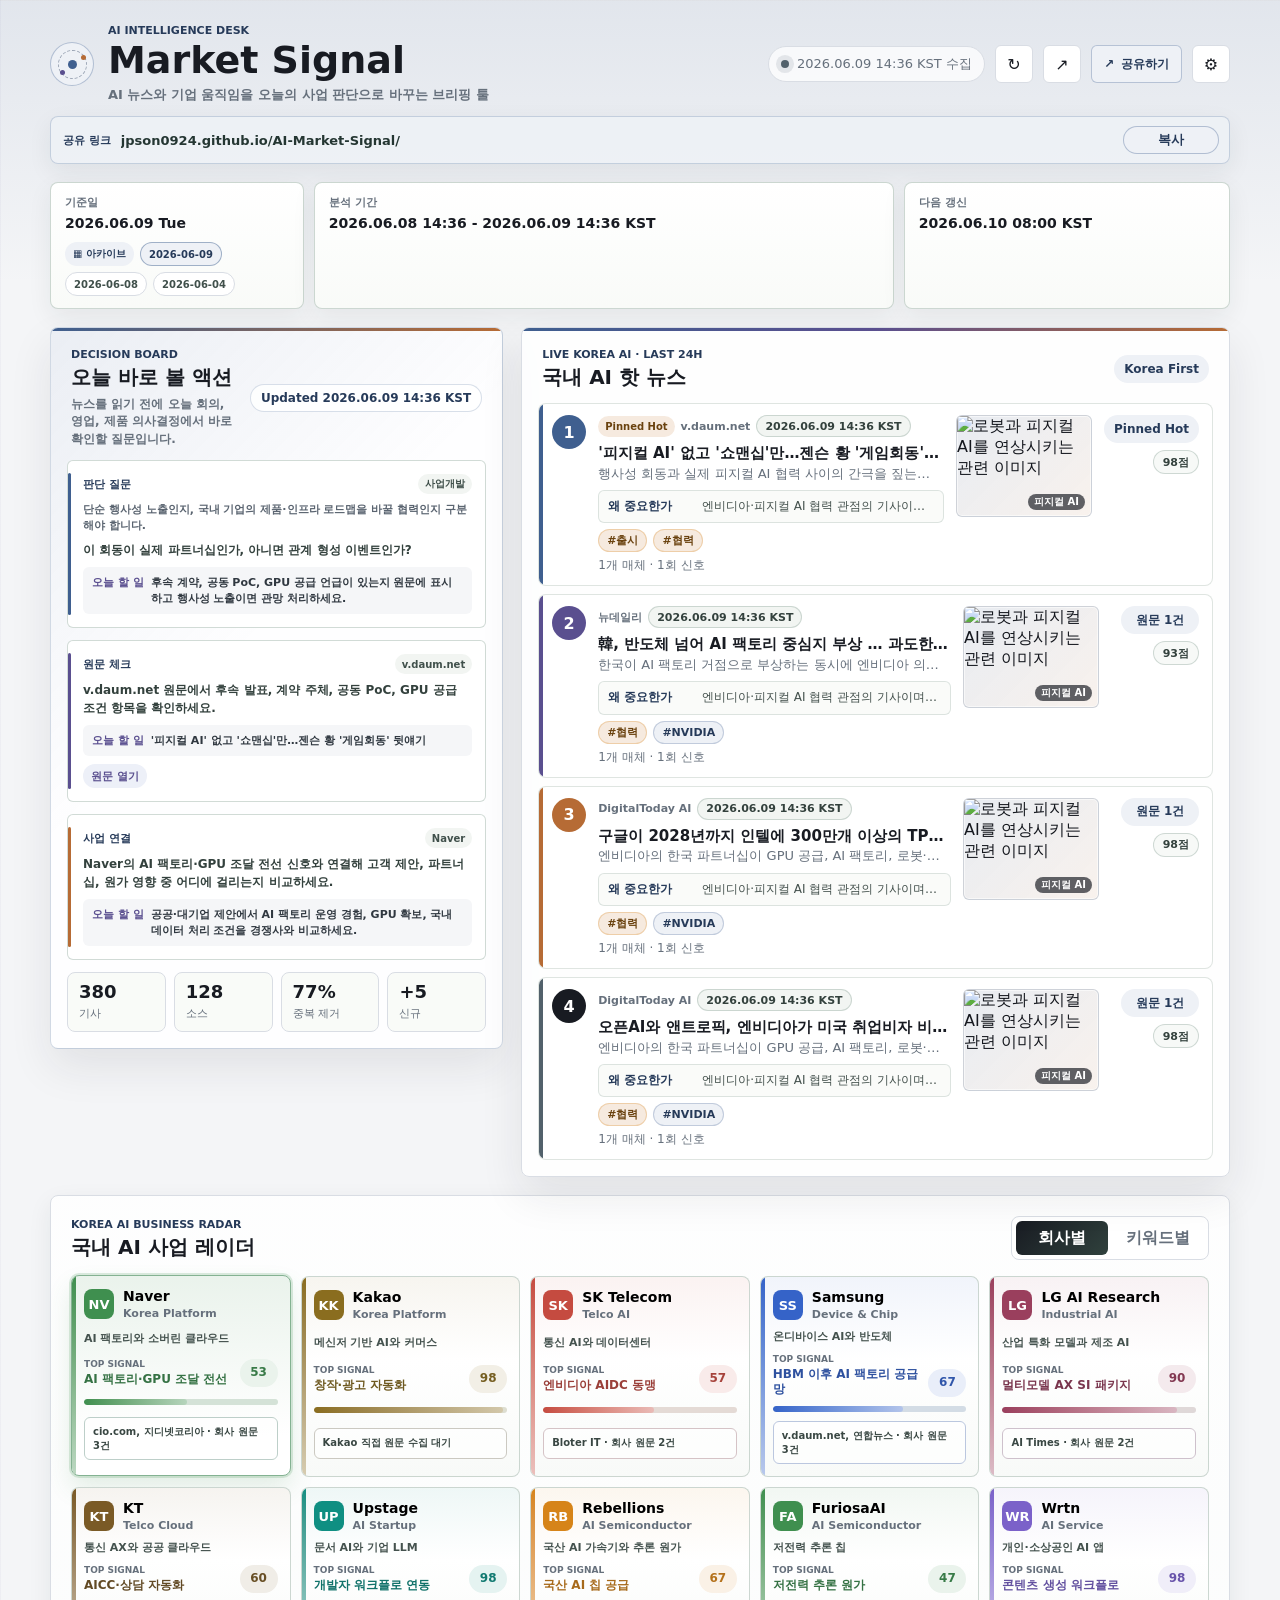
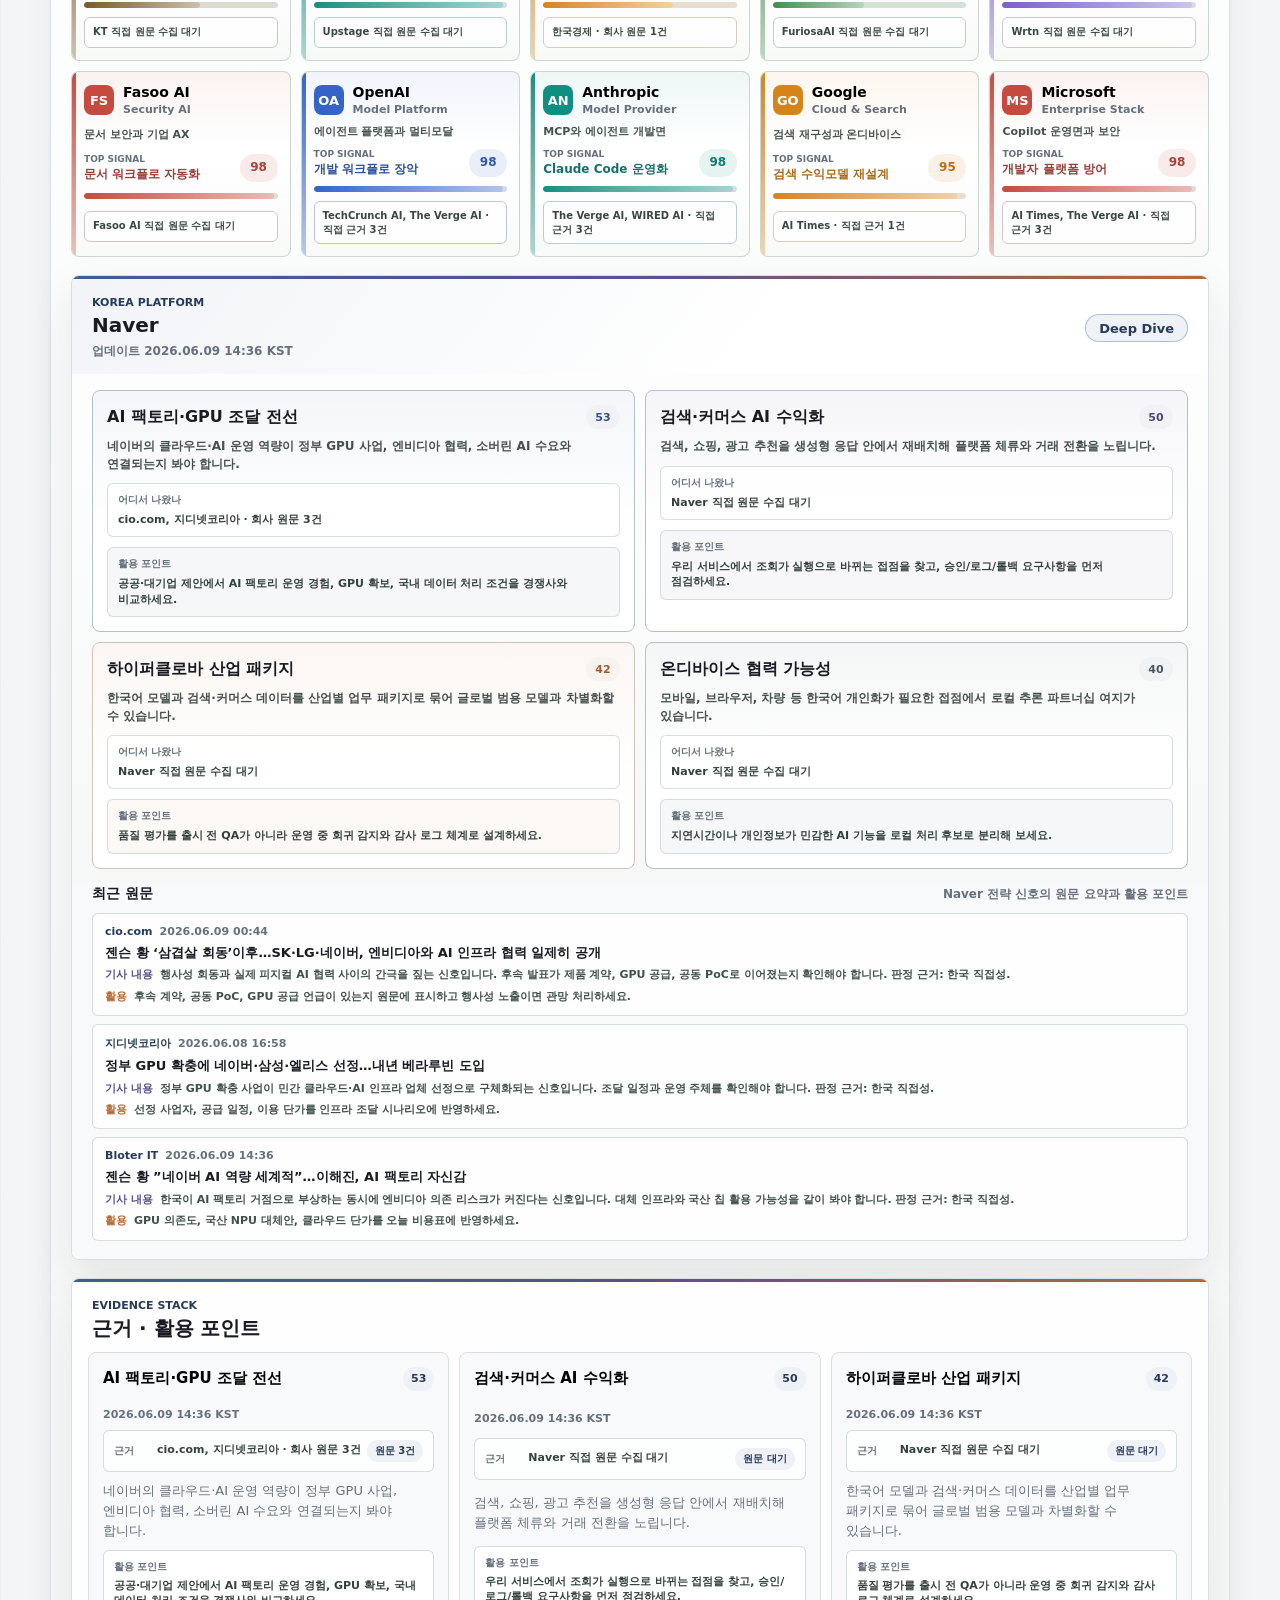
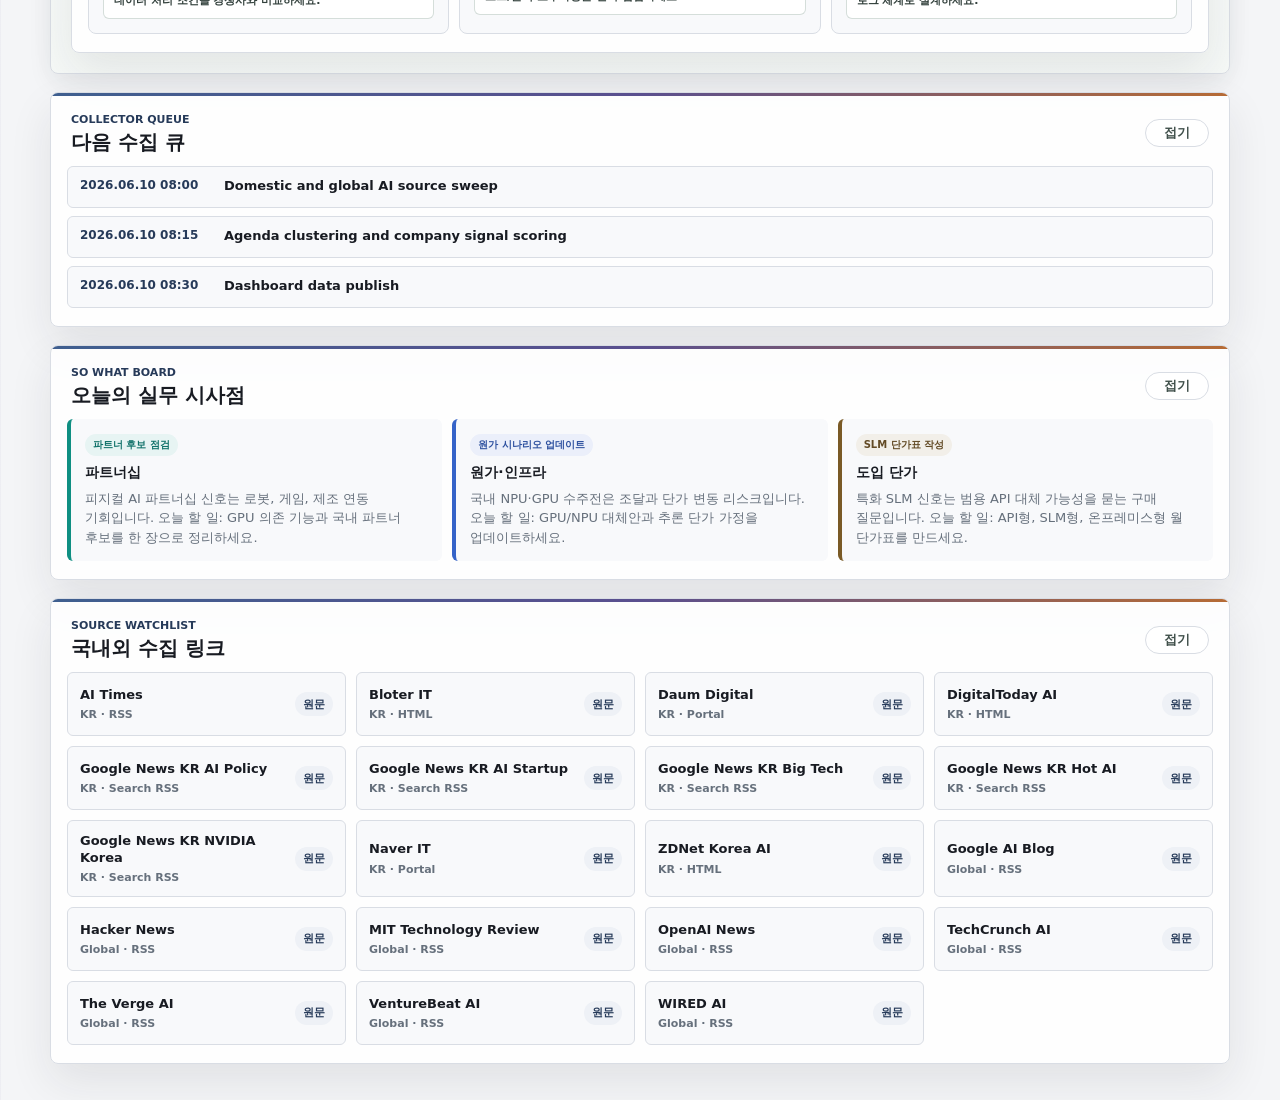
==== commit e4f1f4b2: "Add hot news thumbnails and sharper actions" ====
--- a/index.html
+++ b/index.html
@@ -4,12 +4,12 @@
     <meta charset="UTF-8" />
     <meta name="viewport" content="width=device-width, initial-scale=1.0" />
     <title>Market Signal</title>
-    <link rel="stylesheet" href="styles.css?v=202606091426" />
-    <script src="agenda-data.js?v=202606091426"></script>
+    <link rel="stylesheet" href="styles.css?v=202606091436" />
+    <script src="agenda-data.js?v=202606091436"></script>
     <script>
       window.AI_MONITORING_DESK_PUBLIC_URL = "https://jpson0924.github.io/AI-Market-Signal/";
     </script>
-    <script src="app.js?v=202606091426" defer></script>
+    <script src="app.js?v=202606091436" defer></script>
   </head>
   <body>
     <div class="app-shell">
--- a/styles.css
+++ b/styles.css
@@ -1,21 +1,21 @@
 :root {
   color-scheme: light;
-  --bg: #f5f6f3;
+  --bg: #f4f5f7;
   --surface: #ffffff;
-  --surface-soft: #f8faf7;
-  --surface-tint: #eef6f2;
-  --ink: #18211f;
-  --muted: #65706b;
-  --line: #dce3de;
-  --line-strong: #c7d3cd;
-  --teal: #0f8f82;
-  --teal-deep: #0d5f58;
-  --blue: #3563c8;
-  --amber: #d68419;
-  --red: #c54b40;
-  --green: #3f8f4f;
-  --shadow: 0 18px 44px rgba(35, 45, 42, 0.09);
-  --shadow-soft: 0 8px 24px rgba(35, 45, 42, 0.07);
+  --surface-soft: #f8f9fb;
+  --surface-tint: #eef1f6;
+  --ink: #181b22;
+  --muted: #66707c;
+  --line: #d9dde4;
+  --line-strong: #c3c9d2;
+  --teal: #3f5f8f;
+  --teal-deep: #263a59;
+  --blue: #5a4f8f;
+  --amber: #b66b35;
+  --red: #a6535c;
+  --green: #52616b;
+  --shadow: 0 18px 44px rgba(34, 38, 48, 0.09);
+  --shadow-soft: 0 8px 24px rgba(34, 38, 48, 0.07);
   --radius: 8px;
   --radius-sm: 6px;
   --space-1: 4px;
@@ -43,9 +43,9 @@
   min-height: 100vh;
   color: var(--ink);
   background:
-    linear-gradient(180deg, rgba(15, 143, 130, 0.11) 0, transparent 285px),
-    linear-gradient(90deg, rgba(53, 99, 200, 0.045) 0 1px, transparent 1px 72px),
-    linear-gradient(180deg, rgba(15, 143, 130, 0.04) 0 1px, transparent 1px 72px),
+    linear-gradient(180deg, rgba(63, 95, 143, 0.1) 0, transparent 285px),
+    linear-gradient(90deg, rgba(90, 79, 143, 0.045) 0 1px, transparent 1px 72px),
+    linear-gradient(180deg, rgba(182, 107, 53, 0.035) 0 1px, transparent 1px 72px),
     var(--bg);
 }
 
@@ -88,9 +88,9 @@
   place-items: center;
   width: 44px;
   height: 44px;
-  border: 1px solid rgba(15, 143, 130, 0.38);
+  border: 1px solid rgba(63, 95, 143, 0.34);
   border-radius: 50%;
-  background: #ecf7f4;
+  background: #eef1f6;
 }
 
 .brand-mark::before,
@@ -103,7 +103,7 @@
 .brand-mark::before {
   width: 27px;
   height: 27px;
-  border: 1px dashed rgba(15, 95, 88, 0.48);
+  border: 1px dashed rgba(38, 58, 89, 0.42);
 }
 
 .brand-mark::after {
@@ -140,6 +140,16 @@
   color: var(--muted);
   font-size: 13px;
   font-weight: 700;
+}
+
+.panel-help {
+  max-width: 420px;
+  margin: 7px 0 0;
+  color: var(--muted);
+  font-size: 12px;
+  font-weight: 750;
+  line-height: 1.45;
+  word-break: keep-all;
 }
 
 h2 {
@@ -179,7 +189,7 @@
   height: 8px;
   border-radius: 50%;
   background: var(--green);
-  box-shadow: 0 0 0 5px rgba(63, 143, 79, 0.13);
+  box-shadow: 0 0 0 5px rgba(82, 97, 107, 0.13);
 }
 
 .pulse-dot.flash {
@@ -220,10 +230,10 @@
   gap: 7px;
   min-height: 38px;
   padding: 0 12px;
-  border: 1px solid rgba(15, 143, 130, 0.35);
+  border: 1px solid rgba(63, 95, 143, 0.32);
   border-radius: var(--radius-sm);
   color: var(--teal-deep);
-  background: #ecf7f4;
+  background: #eef1f6;
   font-size: 12px;
   font-weight: 900;
   white-space: nowrap;
@@ -231,8 +241,8 @@
 
 .share-action-button:hover,
 .share-action-button:focus-visible {
-  border-color: rgba(15, 95, 88, 0.62);
-  background: #dff1ed;
+  border-color: rgba(38, 58, 89, 0.58);
+  background: #e6eaf2;
   outline: none;
   transform: translateY(-1px);
 }
@@ -248,9 +258,9 @@
   min-height: 42px;
   margin: 12px 0 18px;
   padding: 9px 10px 9px 12px;
-  border: 1px solid rgba(15, 143, 130, 0.26);
+  border: 1px solid rgba(63, 95, 143, 0.24);
   border-radius: var(--radius);
-  background: rgba(236, 247, 244, 0.82);
+  background: rgba(238, 241, 246, 0.86);
   box-shadow: var(--shadow-soft);
 }
 
@@ -287,8 +297,8 @@
 
 .icon-button:hover,
 .icon-button:focus-visible {
-  border-color: rgba(15, 143, 130, 0.55);
-  background: #ecf7f4;
+  border-color: rgba(63, 95, 143, 0.55);
+  background: #eef1f6;
   outline: none;
   transform: translateY(-1px);
 }
@@ -349,7 +359,7 @@
   min-height: 24px;
   padding: 0 8px;
   border-radius: 999px;
-  background: #ecf7f4;
+  background: #eef1f6;
   color: var(--teal-deep);
   font-size: 10px;
   font-weight: 900;
@@ -370,9 +380,9 @@
 .history-chip.active,
 .history-chip:hover,
 .history-chip:focus-visible {
-  border-color: rgba(15, 143, 130, 0.45);
+  border-color: rgba(63, 95, 143, 0.45);
   color: var(--teal-deep);
-  background: #e8f5f2;
+  background: #eef1f6;
   outline: none;
 }
 
@@ -428,7 +438,7 @@
 .panel-chip {
   padding: 0 10px;
   color: var(--teal-deep);
-  background: #e8f5f2;
+  background: #eef1f6;
   font-size: 12px;
   font-weight: 800;
 }
@@ -438,7 +448,7 @@
   align-items: center;
   min-height: 28px;
   padding: 0 10px;
-  border: 1px solid rgba(15, 143, 130, 0.2);
+  border: 1px solid rgba(63, 95, 143, 0.2);
   border-radius: 999px;
   color: var(--teal-deep);
   background: rgba(255, 255, 255, 0.82);
@@ -457,20 +467,20 @@
 
 .hot-list {
   display: grid;
-  gap: 10px;
+  gap: 8px;
   margin: 0;
-  padding: 0 16px 18px;
+  padding: 0 16px 16px;
   list-style: none;
 }
 
 .hot-item {
   position: relative;
   display: grid;
-  grid-template-columns: auto minmax(0, 1fr) minmax(92px, auto);
-  gap: 10px;
+  grid-template-columns: auto minmax(0, 1fr) minmax(116px, 136px) minmax(88px, auto);
+  gap: 12px;
   align-items: start;
   width: 100%;
-  padding: 13px 14px;
+  padding: 11px 13px;
   border: 1px solid rgba(220, 227, 222, 0.9);
   border-radius: var(--radius);
   text-align: left;
@@ -510,8 +520,8 @@
 
 .hot-item:hover,
 .hot-item:focus-visible {
-  border-color: rgba(15, 143, 130, 0.55);
-  box-shadow: 0 14px 32px rgba(15, 143, 130, 0.12);
+  border-color: rgba(63, 95, 143, 0.55);
+  box-shadow: 0 14px 32px rgba(63, 95, 143, 0.12);
   outline: none;
   transform: translateY(-1px);
 }
@@ -558,7 +568,7 @@
   padding: 0 7px;
   border-radius: 999px;
   color: #6a420f;
-  background: #fff4df;
+  background: #f6eadf;
   font-size: 10px;
   font-weight: 900;
 }
@@ -569,7 +579,7 @@
   overflow-wrap: anywhere;
   word-break: break-all;
   -webkit-box-orient: vertical;
-  -webkit-line-clamp: 2;
+  -webkit-line-clamp: 1;
 }
 
 .hot-copy p,
@@ -588,15 +598,15 @@
   display: -webkit-box;
   overflow: hidden;
   -webkit-box-orient: vertical;
-  -webkit-line-clamp: 2;
+  -webkit-line-clamp: 1;
 }
 
 .hot-reason {
   display: grid;
   grid-template-columns: 84px minmax(0, 1fr);
   gap: 10px;
-  margin-top: 8px;
-  padding: 8px 10px;
+  margin-top: 6px;
+  padding: 7px 9px;
   border: 1px solid rgba(199, 211, 205, 0.58);
   border-radius: var(--radius-sm);
   background: rgba(248, 250, 247, 0.72);
@@ -617,7 +627,7 @@
   word-break: keep-all;
   overflow-wrap: anywhere;
   -webkit-box-orient: vertical;
-  -webkit-line-clamp: 2;
+  -webkit-line-clamp: 1;
 }
 
 .hot-evidence {
@@ -661,7 +671,7 @@
   display: flex;
   flex-wrap: wrap;
   gap: 6px;
-  margin-top: 8px;
+  margin-top: 6px;
 }
 
 .hot-tags em,
@@ -670,10 +680,10 @@
   align-items: center;
   min-height: 23px;
   padding: 0 8px;
-  border: 1px solid rgba(15, 143, 130, 0.14);
+  border: 1px solid rgba(63, 95, 143, 0.14);
   border-radius: 999px;
   color: #1c3936;
-  background: #e9f4f1;
+  background: #eef1f6;
   font-size: 11px;
   font-style: normal;
   font-weight: 850;
@@ -682,25 +692,25 @@
 .hot-tag[data-tag-type="action"] {
   border-color: rgba(214, 132, 25, 0.28);
   color: #6a420f;
-  background: #fff4df;
+  background: #f6eadf;
 }
 
 .hot-tag[data-tag-type="tech"] {
   border-color: rgba(53, 99, 200, 0.24);
   color: #203f87;
-  background: #eef3ff;
+  background: #edf0f8;
 }
 
 .hot-tag[data-tag-type="risk"] {
   border-color: rgba(197, 75, 64, 0.24);
   color: #8b2f28;
-  background: #fff0ee;
+  background: #f7ecee;
 }
 
 .hot-tag[data-tag-type="company"] {
-  border-color: rgba(15, 143, 130, 0.26);
+  border-color: rgba(63, 95, 143, 0.26);
   color: var(--teal-deep);
-  background: #e6f6f2;
+  background: #eef1f6;
 }
 
 .hot-tag {
@@ -713,8 +723,8 @@
 
 .hot-tag:hover,
 .hot-tag:focus-visible {
-  border-color: rgba(15, 143, 130, 0.46);
-  background: #dff1ed;
+  border-color: rgba(63, 95, 143, 0.46);
+  background: #e6eaf2;
   outline: none;
   transform: translateY(-1px);
 }
@@ -729,6 +739,64 @@
   font-size: 12px;
 }
 
+.hot-thumb {
+  position: relative;
+  display: block;
+  width: 100%;
+  min-width: 116px;
+  aspect-ratio: 4 / 3;
+  border: 1px solid rgba(195, 201, 210, 0.78);
+  border-radius: var(--radius-sm);
+  background: linear-gradient(135deg, rgba(63, 95, 143, 0.12), rgba(182, 107, 53, 0.09));
+  box-shadow: inset 0 0 0 1px rgba(255, 255, 255, 0.54);
+  overflow: hidden;
+}
+
+.hot-thumb img {
+  display: block;
+  width: 100%;
+  height: 100%;
+  object-fit: cover;
+  filter: saturate(0.9) contrast(1.04);
+  transition: transform 180ms ease;
+}
+
+.hot-item:hover .hot-thumb img,
+.hot-item:focus-visible .hot-thumb img {
+  transform: scale(1.035);
+}
+
+.hot-thumb em {
+  position: absolute;
+  right: 6px;
+  bottom: 6px;
+  max-width: calc(100% - 12px);
+  padding: 3px 6px;
+  border-radius: 999px;
+  color: #ffffff;
+  background: rgba(24, 27, 34, 0.68);
+  font-size: 10px;
+  font-style: normal;
+  font-weight: 850;
+  line-height: 1;
+  overflow: hidden;
+  text-overflow: ellipsis;
+  white-space: nowrap;
+}
+
+.hot-thumb.empty {
+  display: grid;
+  place-items: center;
+}
+
+.hot-thumb.empty span {
+  color: var(--teal-deep);
+  font-size: 11px;
+  font-weight: 900;
+  letter-spacing: 0.04em;
+  text-transform: uppercase;
+}
+
 .hot-origin {
   display: inline-flex;
   align-items: center;
@@ -737,7 +805,7 @@
   border: 1px solid rgba(53, 99, 200, 0.24);
   border-radius: 999px;
   color: var(--blue);
-  background: #eef3ff;
+  background: #edf0f8;
   font-size: 11px;
   font-weight: 850;
   text-decoration: none;
@@ -767,7 +835,7 @@
   min-width: 78px;
   padding: 0 10px;
   color: var(--teal-deep);
-  background: #ecf7f4;
+  background: #eef1f6;
   font-size: 12px;
   font-weight: 800;
 }
@@ -796,9 +864,9 @@
 .signal-panel {
   display: grid;
   grid-template-columns: 1fr;
-  border-color: rgba(15, 143, 130, 0.24);
+  border-color: rgba(63, 95, 143, 0.24);
   background:
-    linear-gradient(135deg, rgba(15, 143, 130, 0.1), transparent 44%),
+    linear-gradient(135deg, rgba(63, 95, 143, 0.1), transparent 44%),
     rgba(255, 255, 255, 0.9);
 }
 
@@ -873,7 +941,7 @@
 
 .action-board {
   display: grid;
-  gap: 10px;
+  gap: 12px;
   grid-column: auto;
   grid-row: auto;
   align-content: start;
@@ -883,8 +951,8 @@
 .action-item {
   position: relative;
   display: grid;
-  gap: 7px;
-  padding: 12px 13px 12px 15px;
+  gap: 8px;
+  padding: 13px 13px 13px 15px;
   border: 1px solid rgba(199, 211, 205, 0.82);
   border-radius: var(--radius-sm);
   background: #ffffff;
@@ -907,11 +975,33 @@
   background: var(--amber);
 }
 
+.action-label {
+  display: flex;
+  align-items: center;
+  justify-content: space-between;
+  gap: 8px;
+  min-width: 0;
+}
+
 .action-item b {
   color: var(--teal-deep);
   font-size: 11px;
   font-weight: 850;
   min-width: 0;
+}
+
+.action-label em {
+  display: inline-flex;
+  flex: 0 0 auto;
+  align-items: center;
+  min-height: 20px;
+  padding: 0 7px;
+  border-radius: 999px;
+  color: #40504b;
+  background: #f2f5f2;
+  font-size: 10px;
+  font-style: normal;
+  font-weight: 850;
 }
 
 .action-item p {
@@ -926,7 +1016,39 @@
   word-break: break-all;
   overflow-wrap: anywhere;
   -webkit-box-orient: vertical;
-  -webkit-line-clamp: 2;
+  -webkit-line-clamp: 4;
+}
+
+.action-why {
+  display: block;
+  color: #5a6470;
+  font-size: 11px;
+  font-weight: 750;
+  line-height: 1.45;
+}
+
+.action-next {
+  display: grid;
+  grid-template-columns: auto 1fr;
+  gap: 7px;
+  align-items: start;
+  padding: 8px 9px;
+  border-radius: var(--radius-sm);
+  color: #303840;
+  background: #f5f6f8;
+  font-size: 11px;
+  font-weight: 800;
+  line-height: 1.4;
+}
+
+.action-next b {
+  color: var(--blue);
+  white-space: nowrap;
+}
+
+.action-next em {
+  min-width: 0;
+  font-style: normal;
 }
 
 .action-item a {
@@ -937,7 +1059,7 @@
   padding: 0 8px;
   border-radius: 999px;
   color: var(--blue);
-  background: #eef3ff;
+  background: #edf0f8;
   font-size: 11px;
   font-weight: 850;
   text-decoration: none;
@@ -1186,16 +1308,16 @@
 
 .radar-panel {
   background:
-    linear-gradient(135deg, rgba(15, 143, 130, 0.07), transparent 36%),
+    linear-gradient(135deg, rgba(63, 95, 143, 0.07), transparent 36%),
     linear-gradient(180deg, #ffffff, #fbfcfb);
 }
 
 .small-action {
   min-width: 96px;
   padding: 0 13px;
-  border: 1px solid rgba(15, 143, 130, 0.35);
+  border: 1px solid rgba(63, 95, 143, 0.35);
   color: var(--teal-deep);
-  background: #ecf7f4;
+  background: #eef1f6;
   font-size: 13px;
   font-weight: 850;
   transition:
@@ -1229,20 +1351,48 @@
 
 .small-action:hover,
 .small-action:focus-visible {
-  border-color: rgba(15, 95, 88, 0.65);
-  background: #dff1ed;
+  border-color: rgba(38, 58, 89, 0.65);
+  background: #e6eaf2;
   outline: none;
   transform: translateY(-1px);
 }
 
 .signal-stack {
   display: grid;
+  grid-template-columns: repeat(2, minmax(0, 1fr));
   gap: 10px;
-  min-height: 246px;
+  min-height: 0;
   padding: 16px 20px 14px;
   background:
     linear-gradient(180deg, rgba(255, 255, 255, 0.72), rgba(245, 248, 246, 0.72)),
     var(--surface-soft);
+}
+
+.business-signal-card {
+  display: grid;
+  gap: 10px;
+  align-content: start;
+  min-height: 188px;
+  padding: 14px;
+  border: 1px solid color-mix(in srgb, var(--signal-color) 24%, var(--line));
+  border-radius: var(--radius);
+  color: var(--ink);
+  background:
+    linear-gradient(180deg, color-mix(in srgb, var(--signal-color) 6%, #ffffff), #ffffff 58%),
+    var(--surface);
+  text-align: left;
+  transition:
+    border-color 160ms ease,
+    transform 160ms ease,
+    box-shadow 160ms ease;
+}
+
+.business-signal-card:hover,
+.business-signal-card:focus-visible {
+  border-color: color-mix(in srgb, var(--signal-color) 52%, var(--line));
+  box-shadow: 0 12px 24px color-mix(in srgb, var(--signal-color) 12%, transparent);
+  outline: none;
+  transform: translateY(-1px);
 }
 
 .focus-distribution {
@@ -1312,6 +1462,39 @@
     box-shadow 160ms ease;
 }
 
+.signal-proof-block {
+  display: grid;
+  gap: 5px;
+  padding: 9px 10px;
+  border: 1px solid rgba(199, 211, 205, 0.72);
+  border-radius: var(--radius-sm);
+  background: rgba(255, 255, 255, 0.74);
+}
+
+.signal-proof-block b {
+  color: var(--muted);
+  font-size: 10px;
+  font-weight: 850;
+}
+
+.signal-proof-block em {
+  display: -webkit-box;
+  overflow: hidden;
+  color: #33413d;
+  font-size: 11px;
+  font-style: normal;
+  font-weight: 800;
+  line-height: 1.4;
+  word-break: keep-all;
+  overflow-wrap: anywhere;
+  -webkit-box-orient: vertical;
+  -webkit-line-clamp: 2;
+}
+
+.signal-proof-block.action {
+  background: color-mix(in srgb, var(--signal-color) 5%, #ffffff);
+}
+
 .signal-row:hover,
 .signal-row:focus-visible {
   border-color: color-mix(in srgb, var(--signal-color) 55%, var(--line));
@@ -1492,6 +1675,122 @@
   overflow-wrap: anywhere;
 }
 
+.company-news-list {
+  display: grid;
+  gap: 10px;
+  padding: 0 20px 18px;
+  background: var(--surface-soft);
+}
+
+.company-news-heading {
+  display: flex;
+  align-items: baseline;
+  justify-content: space-between;
+  gap: 12px;
+  padding-top: 2px;
+}
+
+.company-news-heading b {
+  color: var(--ink);
+  font-size: 14px;
+  font-weight: 900;
+}
+
+.company-news-heading span {
+  color: var(--muted);
+  font-size: 12px;
+  font-weight: 750;
+  text-align: right;
+}
+
+.company-news-items {
+  display: grid;
+  gap: 8px;
+}
+
+.company-news-item {
+  display: grid;
+  gap: 6px;
+  padding: 11px 12px;
+  border: 1px solid rgba(199, 211, 205, 0.74);
+  border-radius: var(--radius-sm);
+  color: inherit;
+  background: rgba(255, 255, 255, 0.78);
+  text-decoration: none;
+  transition:
+    border-color 160ms ease,
+    background 160ms ease;
+}
+
+.company-news-item:hover,
+.company-news-item:focus-visible {
+  border-color: rgba(63, 95, 143, 0.48);
+  background: #ffffff;
+  outline: none;
+}
+
+.news-meta {
+  display: flex;
+  align-items: center;
+  flex-wrap: wrap;
+  gap: 7px;
+  color: var(--muted);
+  font-size: 11px;
+  font-weight: 850;
+}
+
+.news-meta b {
+  color: var(--teal-deep);
+}
+
+.news-meta em {
+  font-style: normal;
+}
+
+.company-news-item strong {
+  display: -webkit-box;
+  overflow: hidden;
+  color: var(--ink);
+  font-size: 13px;
+  font-weight: 850;
+  line-height: 1.35;
+  word-break: keep-all;
+  overflow-wrap: anywhere;
+  -webkit-box-orient: vertical;
+  -webkit-line-clamp: 2;
+}
+
+.news-context,
+.empty-news {
+  color: #40504b;
+  font-size: 11px;
+  font-weight: 800;
+  line-height: 1.4;
+}
+
+.news-context {
+  display: grid;
+  grid-template-columns: auto 1fr;
+  gap: 7px;
+}
+
+.news-context b {
+  color: var(--blue);
+  white-space: nowrap;
+}
+
+.news-context.action b {
+  color: var(--amber);
+}
+
+.empty-news {
+  display: block;
+  padding: 12px;
+  border: 1px dashed var(--line-strong);
+  border-radius: var(--radius-sm);
+  background: rgba(255, 255, 255, 0.62);
+}
+
 .stack-list {
   display: grid;
   grid-template-columns: repeat(3, minmax(0, 1fr));
@@ -1511,7 +1810,7 @@
 
 .stack-item:hover,
 .stack-item:focus-visible {
-  border-color: rgba(15, 143, 130, 0.55);
+  border-color: rgba(63, 95, 143, 0.55);
   outline: none;
 }
 
@@ -1527,7 +1826,7 @@
   min-height: 24px;
   padding: 0 8px;
   color: var(--teal-deep);
-  background: #e8f5f2;
+  background: #eef1f6;
   font-size: 11px;
   font-weight: 850;
 }
@@ -1552,7 +1851,7 @@
   padding: 0 8px;
   border-radius: 999px;
   color: var(--teal-deep);
-  background: #e8f5f2;
+  background: #eef1f6;
   font-size: 10px;
   font-weight: 850;
   white-space: nowrap;
@@ -1691,7 +1990,7 @@
 
 .timeline-link:hover,
 .timeline-link:focus-visible {
-  border-color: rgba(15, 143, 130, 0.55);
+  border-color: rgba(63, 95, 143, 0.55);
   outline: none;
 }
 
@@ -1703,9 +2002,21 @@
   padding: 0 8px;
   border-radius: 999px;
   color: var(--teal-deep);
-  background: #ecf7f4;
-  font-size: 11px;
-  font-weight: 850;
+  background: #eef1f6;
+  font-size: 11px;
+  font-weight: 850;
+}
+
+.timeline-takeaway {
+  display: block;
+  margin-top: 2px;
+  padding: 8px 9px;
+  border-radius: var(--radius-sm);
+  color: #33413d;
+  background: #f5f6f8;
+  font-size: 11px;
+  font-weight: 850;
+  line-height: 1.4;
 }
 
 .timeline-brief {
@@ -1715,7 +2026,7 @@
   min-height: 26px;
   max-width: 104px;
   padding: 0 9px;
-  border: 1px solid rgba(15, 143, 130, 0.65);
+  border: 1px solid rgba(63, 95, 143, 0.65);
   border-radius: 999px;
   color: #ffffff;
   background: var(--teal-deep);
@@ -1727,7 +2038,7 @@
 
 .timeline-brief:hover,
 .timeline-brief:focus-visible {
-  border-color: rgba(15, 143, 130, 0.62);
+  border-color: rgba(63, 95, 143, 0.62);
   background: var(--teal);
   outline: none;
 }
@@ -1803,7 +2114,7 @@
 
 .source-link:hover,
 .source-link:focus-visible {
-  border-color: rgba(15, 143, 130, 0.55);
+  border-color: rgba(63, 95, 143, 0.55);
   outline: none;
 }
 
@@ -1834,7 +2145,7 @@
   padding: 0 8px;
   border-radius: 999px;
   color: var(--teal-deep);
-  background: #e8f5f2;
+  background: #eef1f6;
   font-size: 11px;
 }
 
@@ -2066,13 +2377,13 @@
 
 @keyframes pulseFlash {
   0% {
-    box-shadow: 0 0 0 4px rgba(63, 143, 79, 0.18);
+    box-shadow: 0 0 0 4px rgba(82, 97, 107, 0.18);
   }
   55% {
-    box-shadow: 0 0 0 12px rgba(63, 143, 79, 0);
+    box-shadow: 0 0 0 12px rgba(82, 97, 107, 0);
   }
   100% {
-    box-shadow: 0 0 0 5px rgba(63, 143, 79, 0.13);
+    box-shadow: 0 0 0 5px rgba(82, 97, 107, 0.13);
   }
 }
 
@@ -2190,6 +2501,13 @@
 
   .hot-item {
     grid-template-columns: auto minmax(0, 1fr);
+  }
+
+  .hot-thumb {
+    grid-column: 2;
+    width: min(160px, 100%);
+    min-width: 0;
+    aspect-ratio: 16 / 9;
   }
 
   .hot-reason {
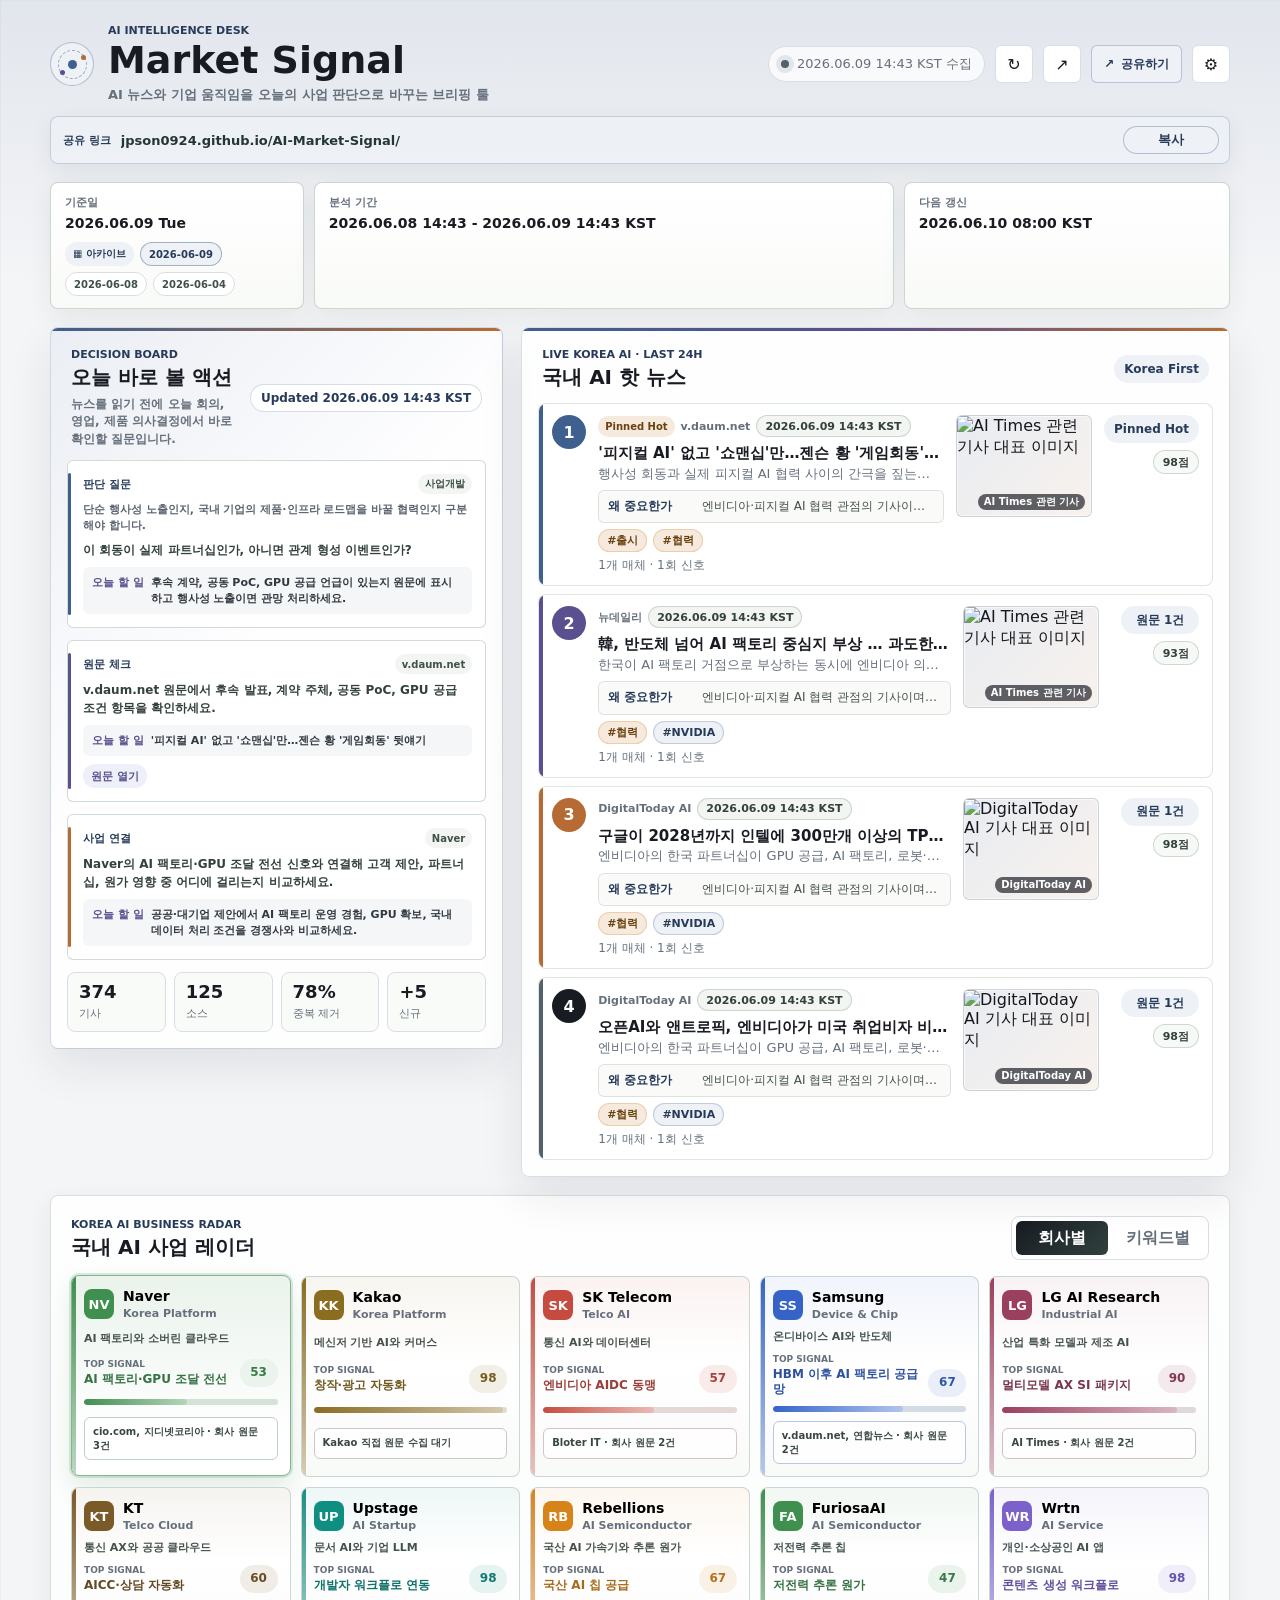
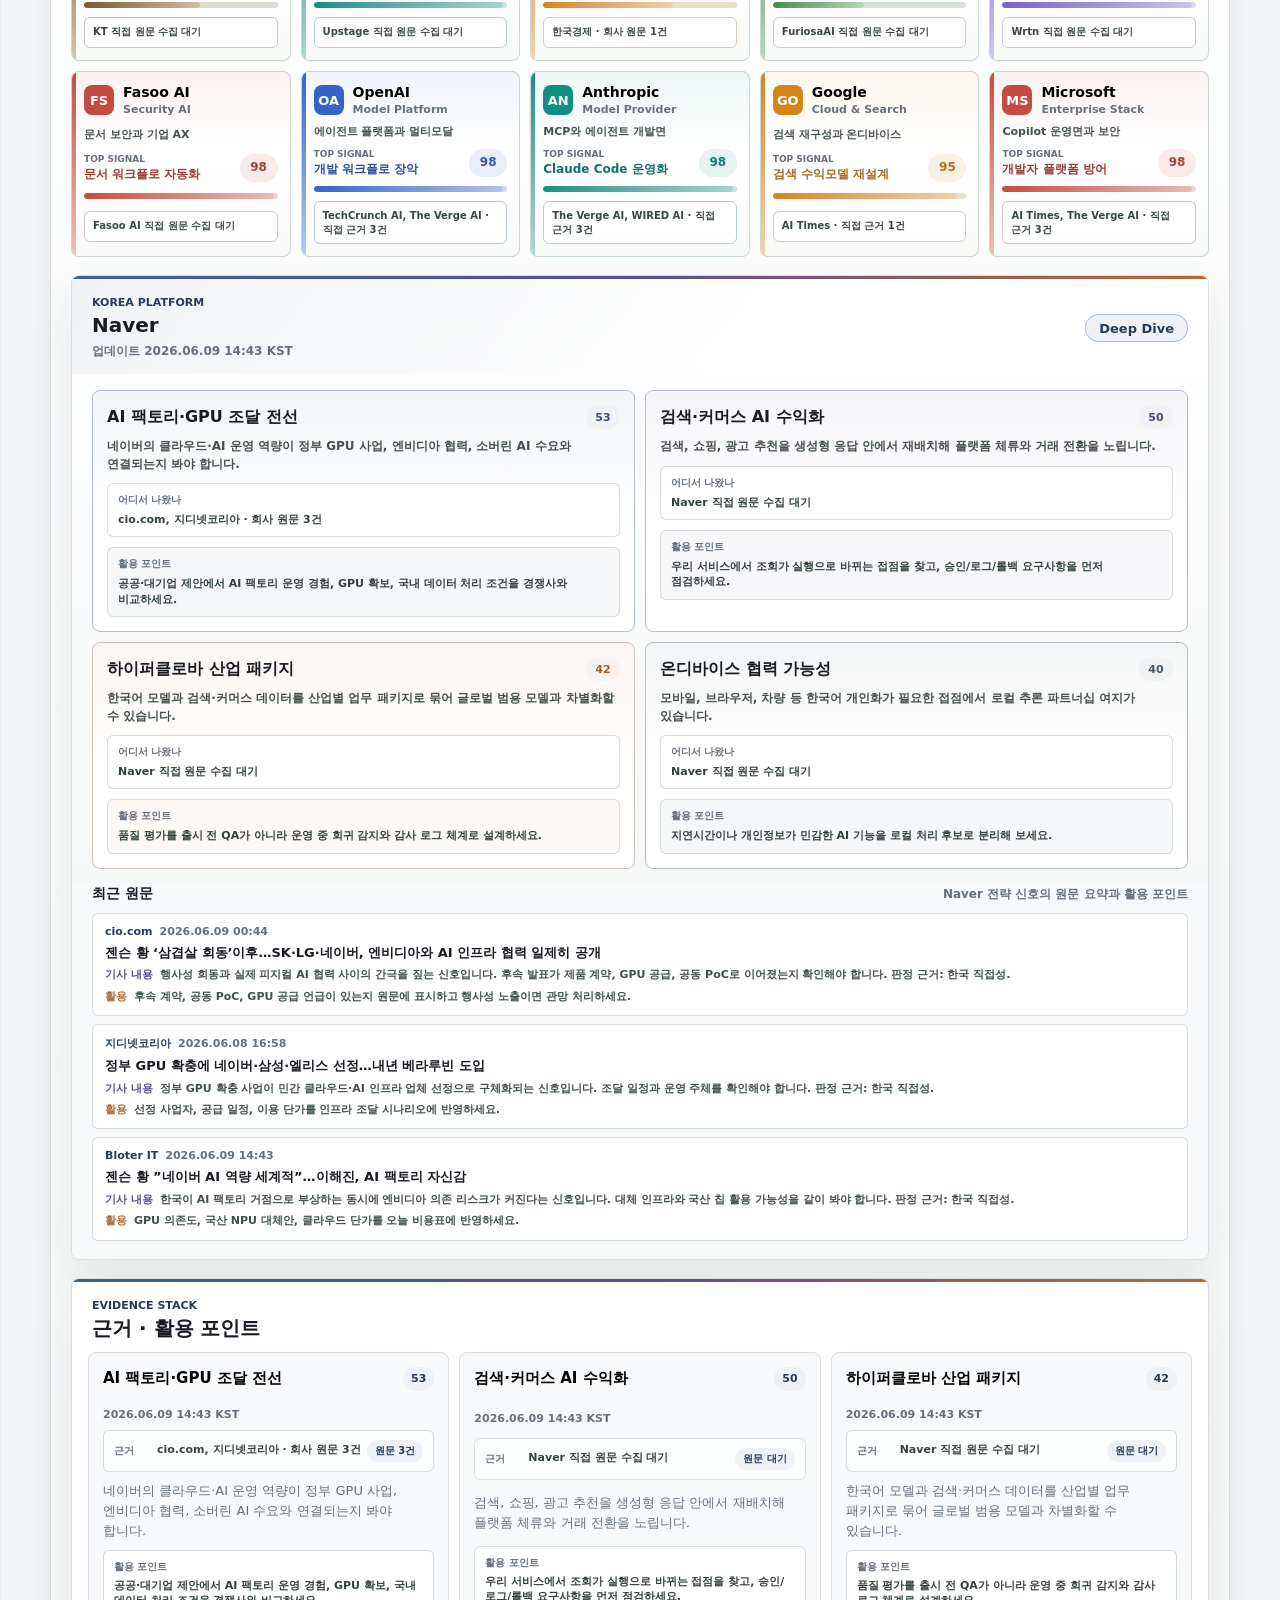
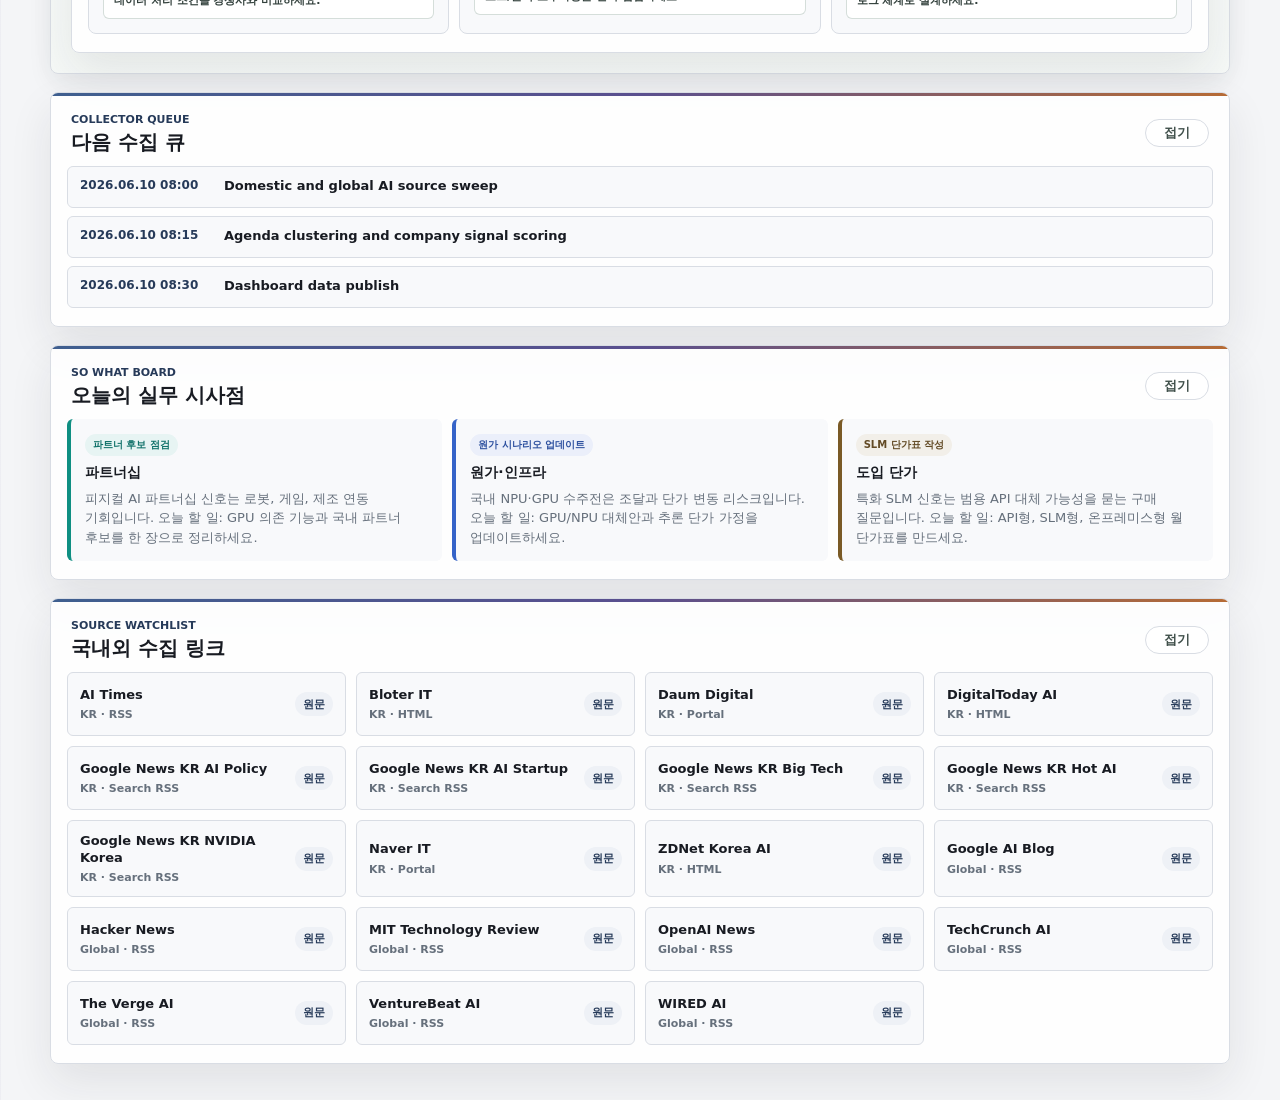
==== commit 4c48471e: "Use article images for hot news cards" ====
--- a/index.html
+++ b/index.html
@@ -4,12 +4,12 @@
     <meta charset="UTF-8" />
     <meta name="viewport" content="width=device-width, initial-scale=1.0" />
     <title>Market Signal</title>
-    <link rel="stylesheet" href="styles.css?v=202606091436" />
-    <script src="agenda-data.js?v=202606091436"></script>
+    <link rel="stylesheet" href="styles.css?v=202606091443" />
+    <script src="agenda-data.js?v=202606091443"></script>
     <script>
       window.AI_MONITORING_DESK_PUBLIC_URL = "https://jpson0924.github.io/AI-Market-Signal/";
     </script>
-    <script src="app.js?v=202606091436" defer></script>
+    <script src="app.js?v=202606091443" defer></script>
   </head>
   <body>
     <div class="app-shell">
--- a/styles.css
+++ b/styles.css
@@ -502,6 +502,10 @@
   content: "";
 }
 
+.hot-item.no-thumb {
+  grid-template-columns: auto minmax(0, 1fr) minmax(88px, auto);
+}
+
 .hot-list li:nth-child(2) .hot-item::before {
   background: var(--blue);
 }
@@ -782,19 +786,6 @@
   overflow: hidden;
   text-overflow: ellipsis;
   white-space: nowrap;
-}
-
-.hot-thumb.empty {
-  display: grid;
-  place-items: center;
-}
-
-.hot-thumb.empty span {
-  color: var(--teal-deep);
-  font-size: 11px;
-  font-weight: 900;
-  letter-spacing: 0.04em;
-  text-transform: uppercase;
 }
 
 .hot-origin {
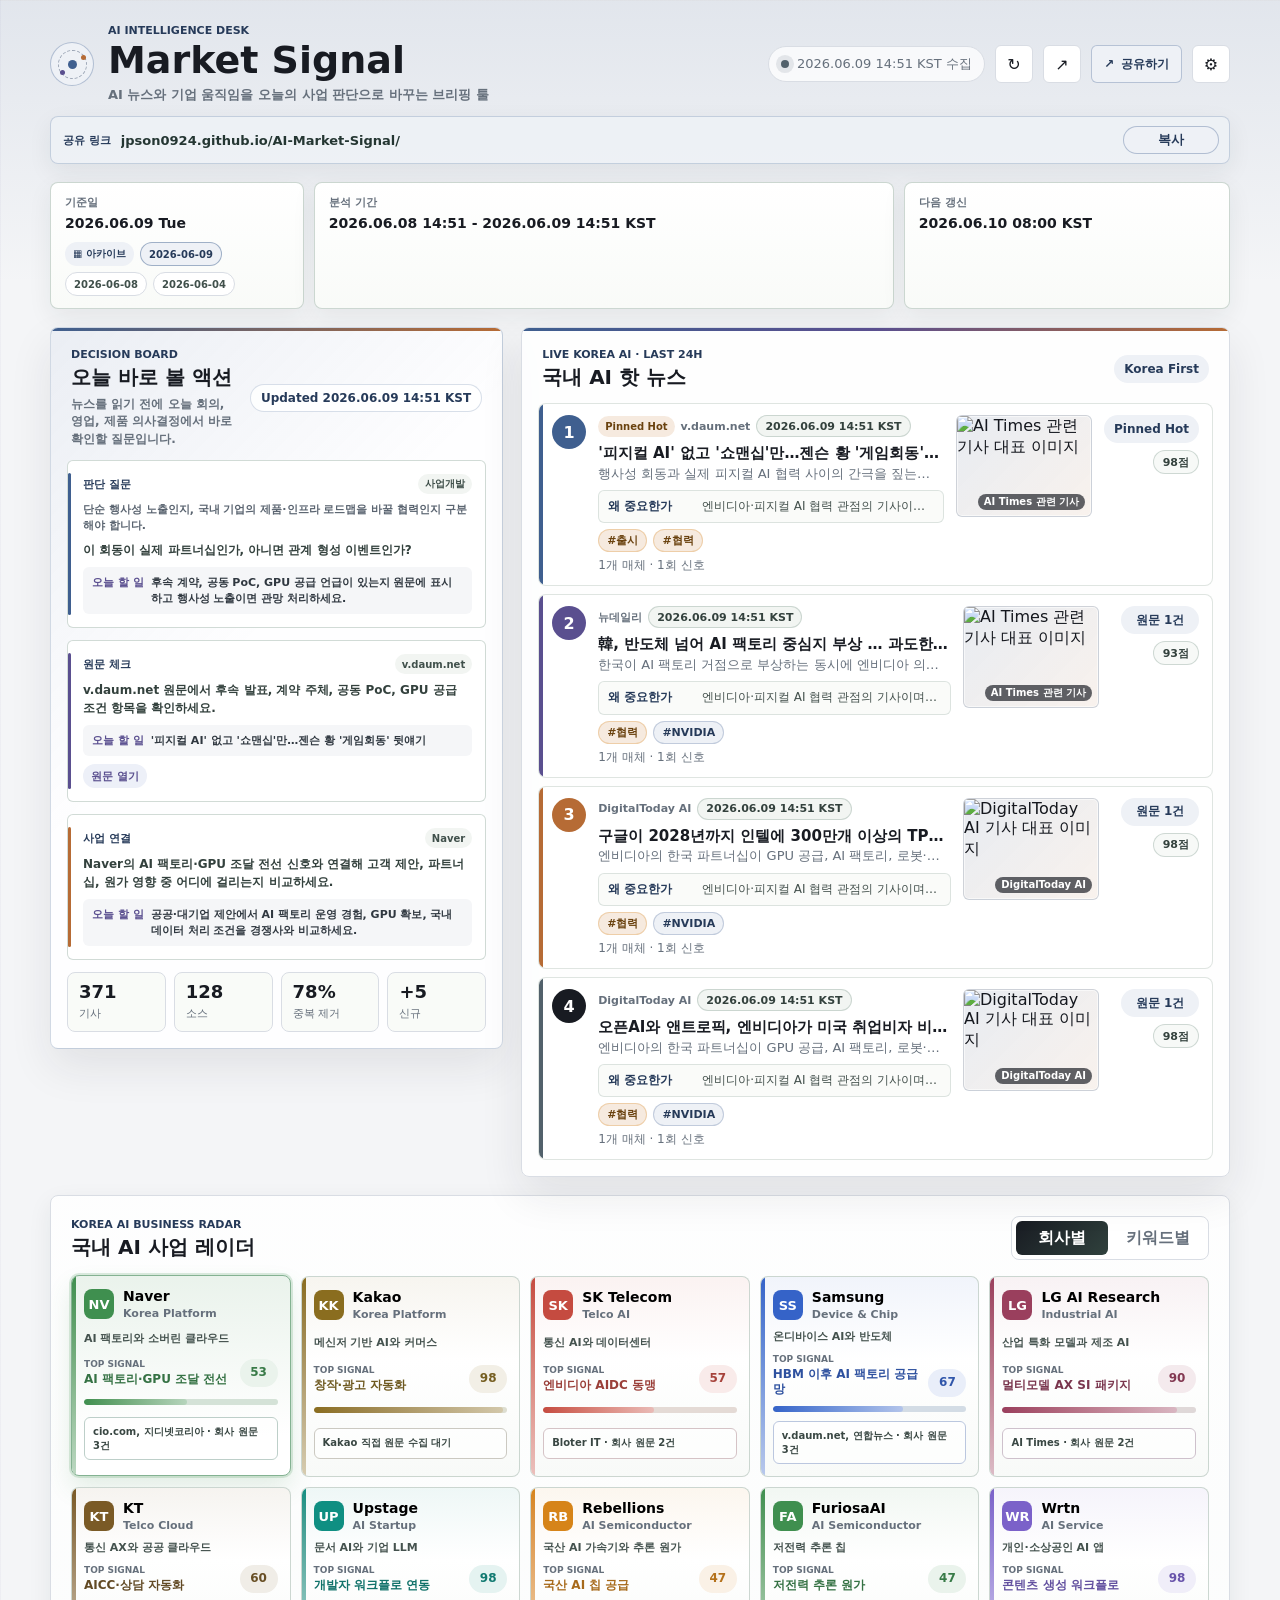
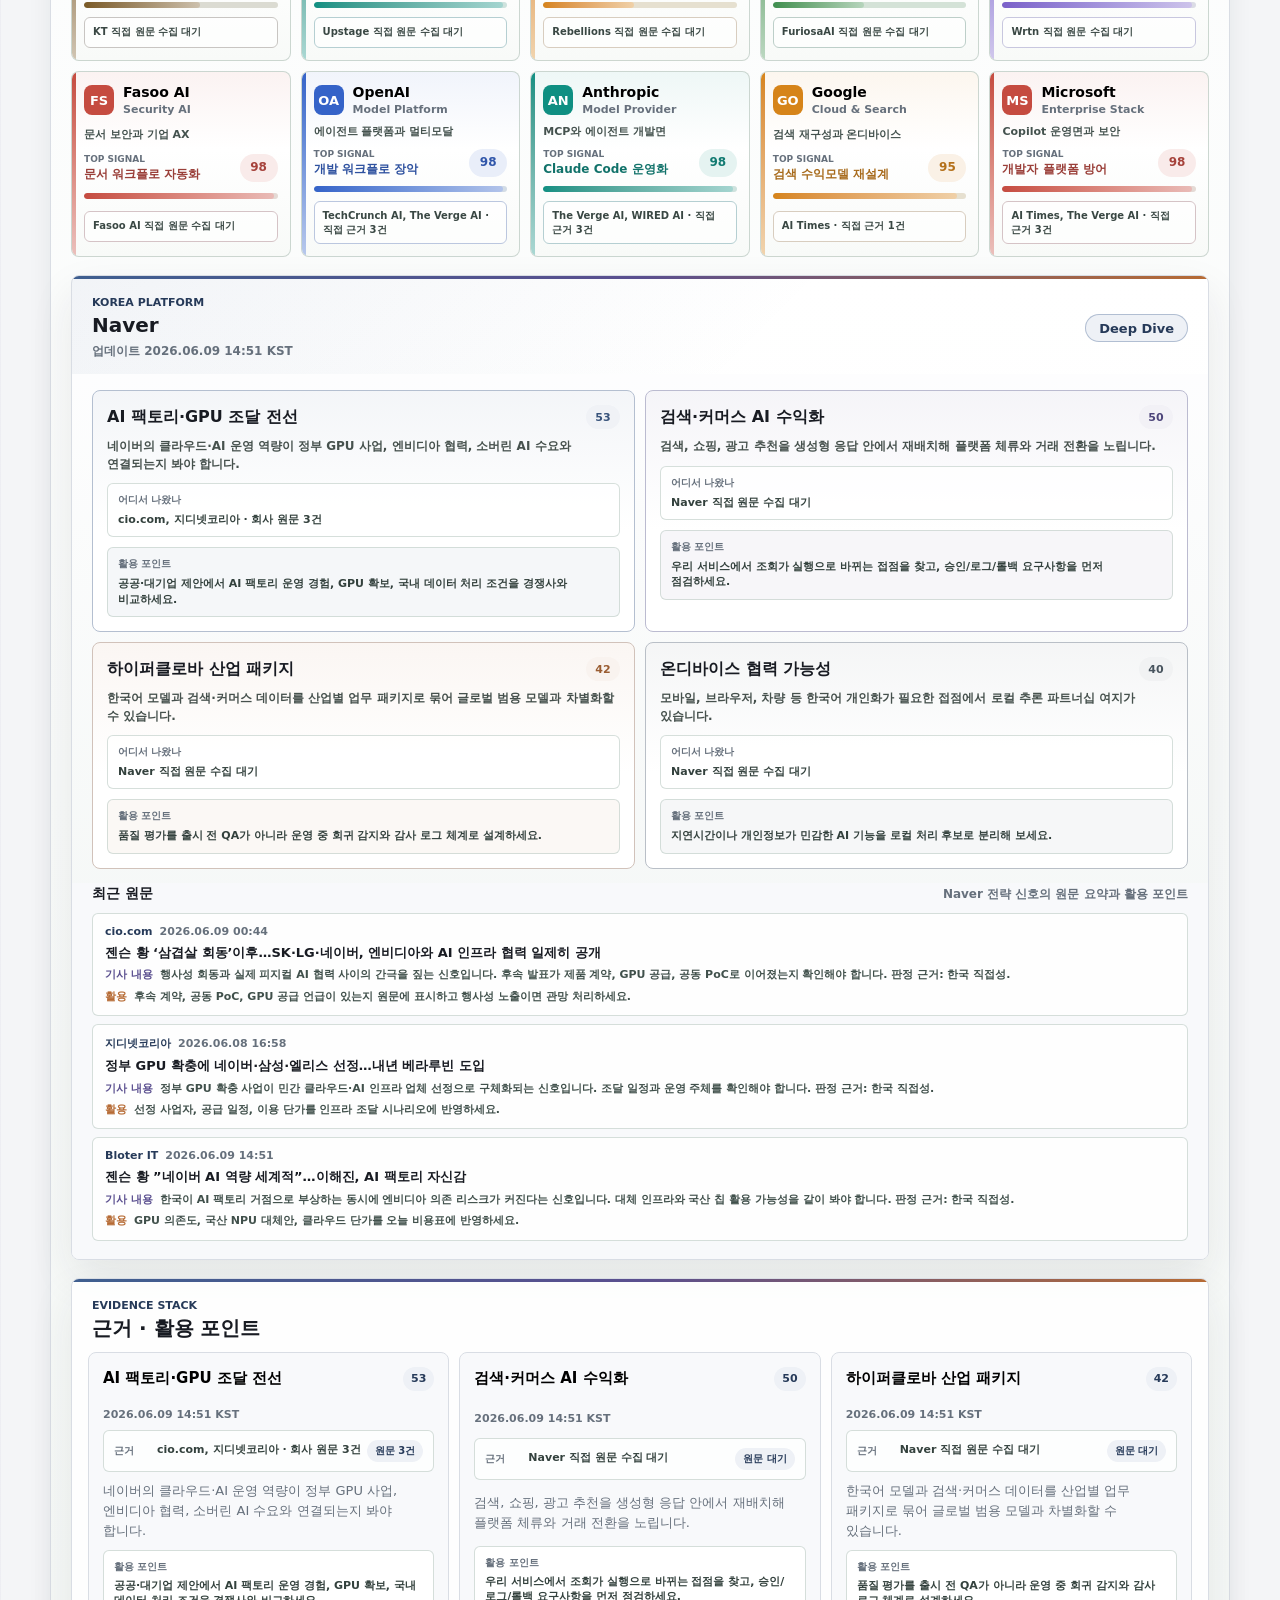
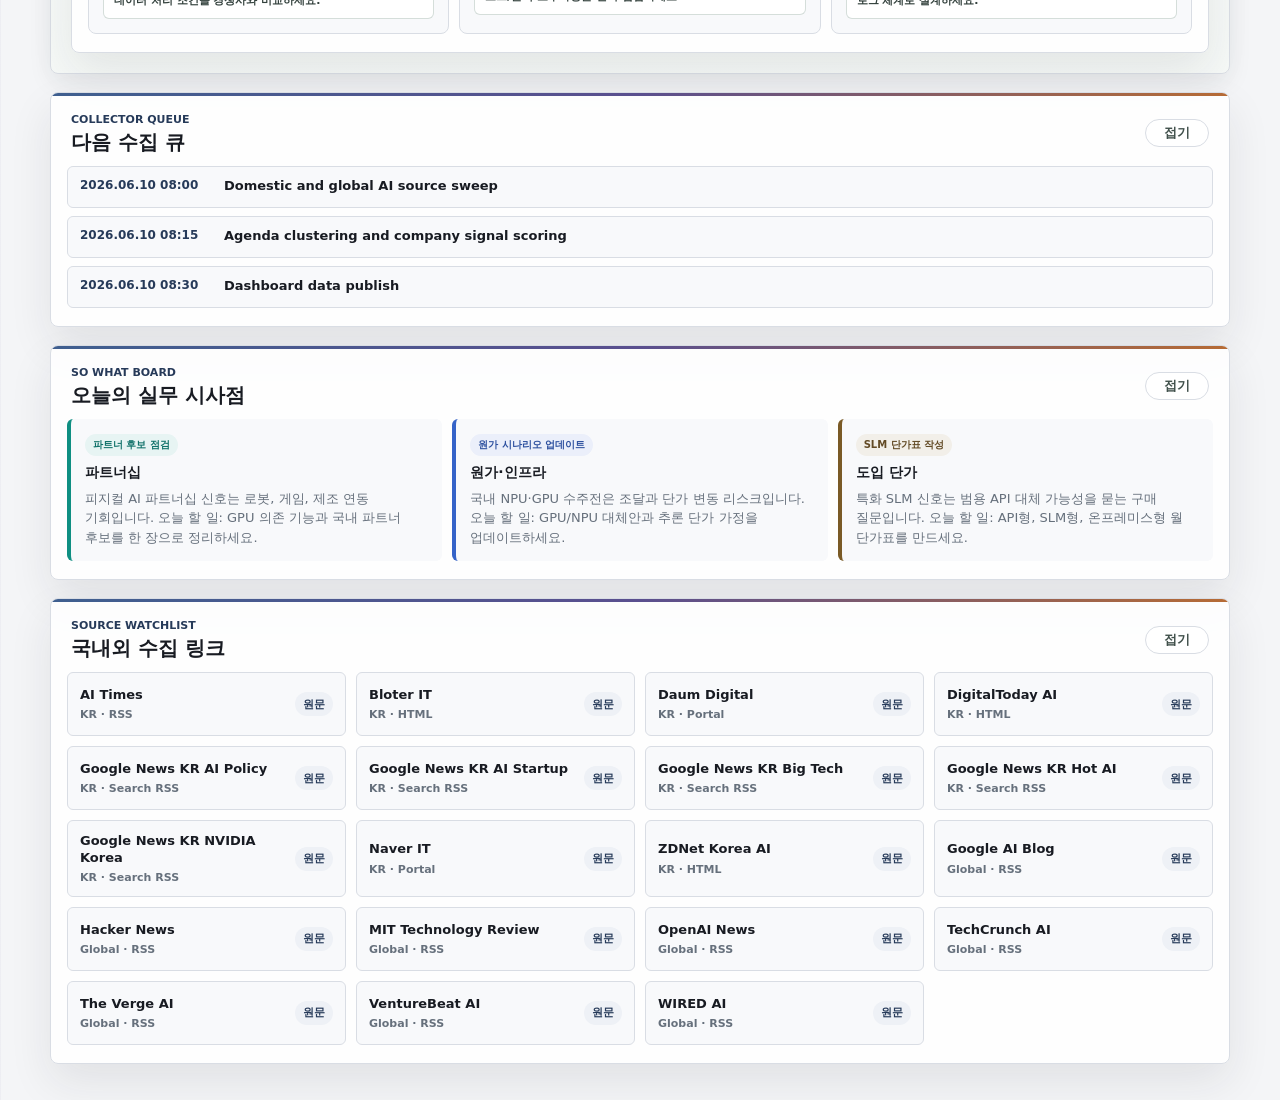
==== commit f93ca213: "Merge remote daily data update" ====
--- a/index.html
+++ b/index.html
@@ -4,12 +4,12 @@
     <meta charset="UTF-8" />
     <meta name="viewport" content="width=device-width, initial-scale=1.0" />
     <title>Market Signal</title>
-    <link rel="stylesheet" href="styles.css?v=202606091443" />
-    <script src="agenda-data.js?v=202606091443"></script>
+    <link rel="stylesheet" href="styles.css?v=202606091451" />
+    <script src="agenda-data.js?v=202606091451"></script>
     <script>
       window.AI_MONITORING_DESK_PUBLIC_URL = "https://jpson0924.github.io/AI-Market-Signal/";
     </script>
-    <script src="app.js?v=202606091443" defer></script>
+    <script src="app.js?v=202606091451" defer></script>
   </head>
   <body>
     <div class="app-shell">
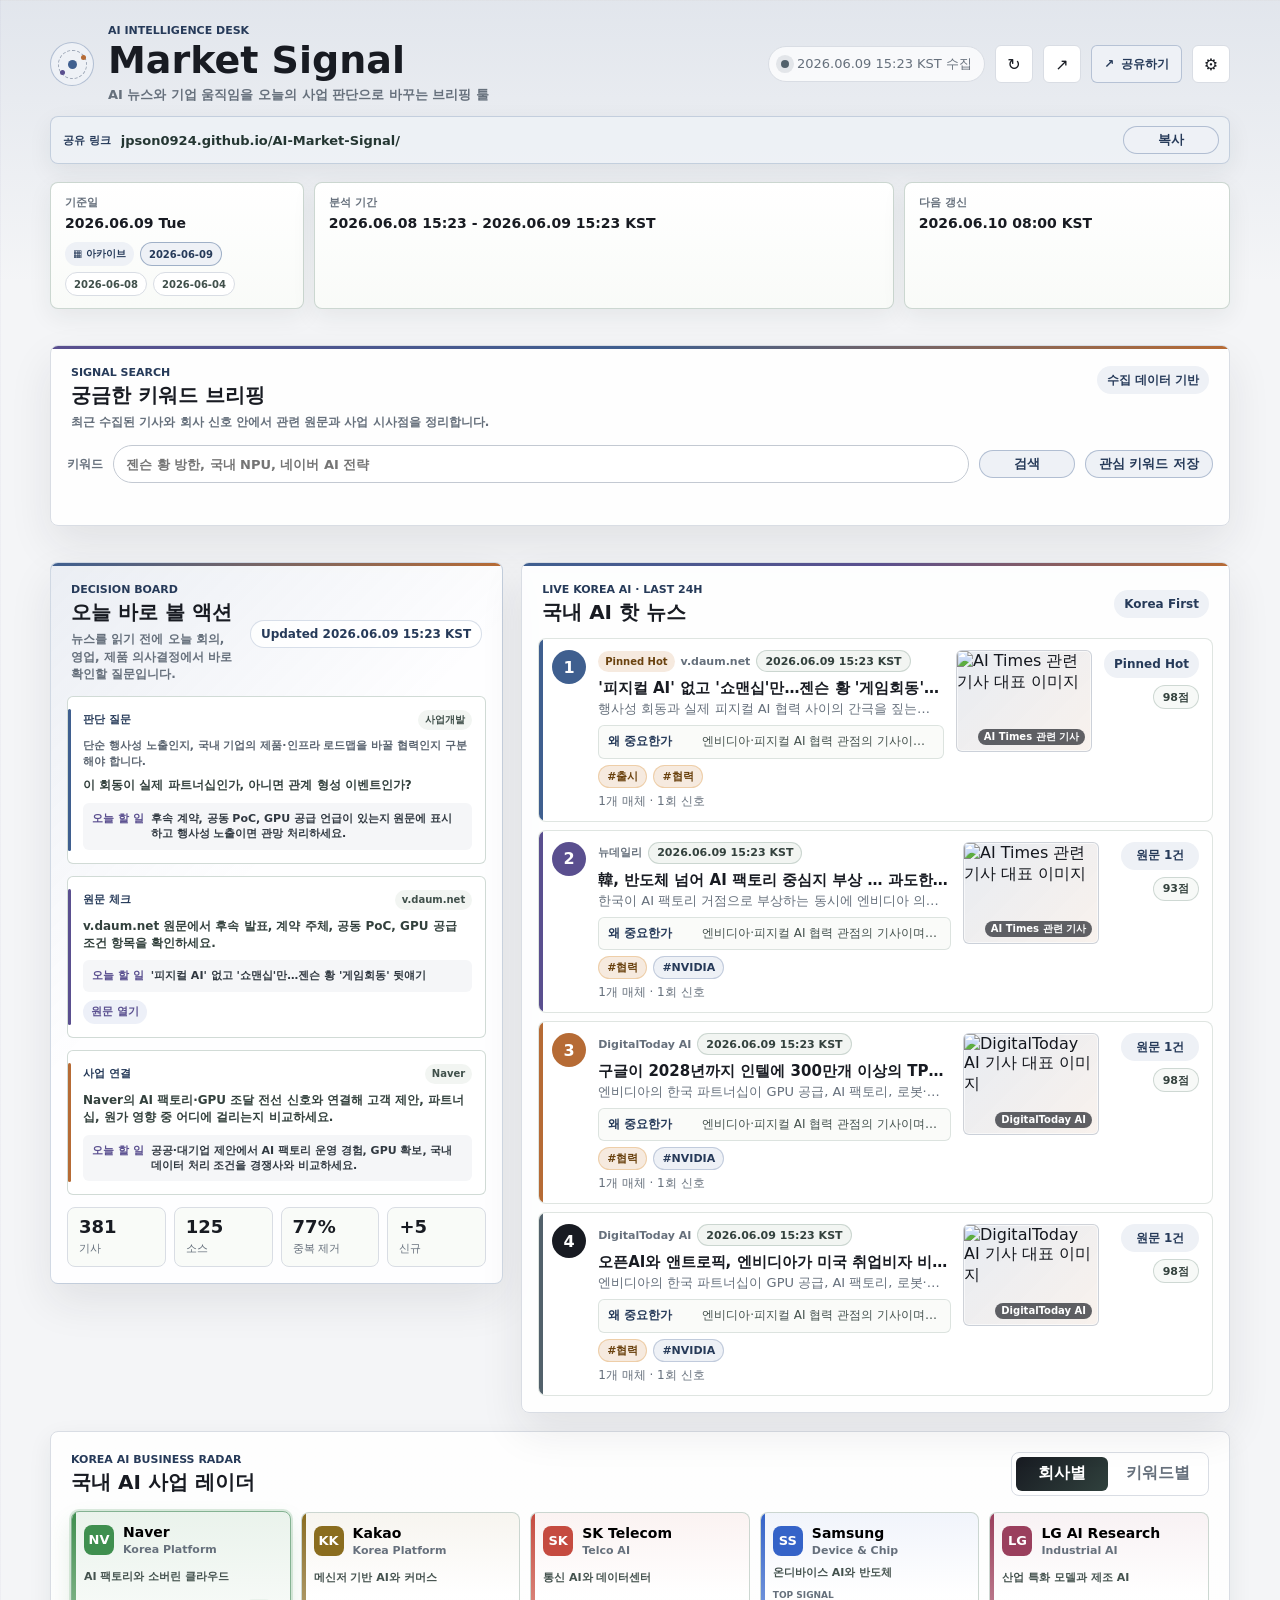
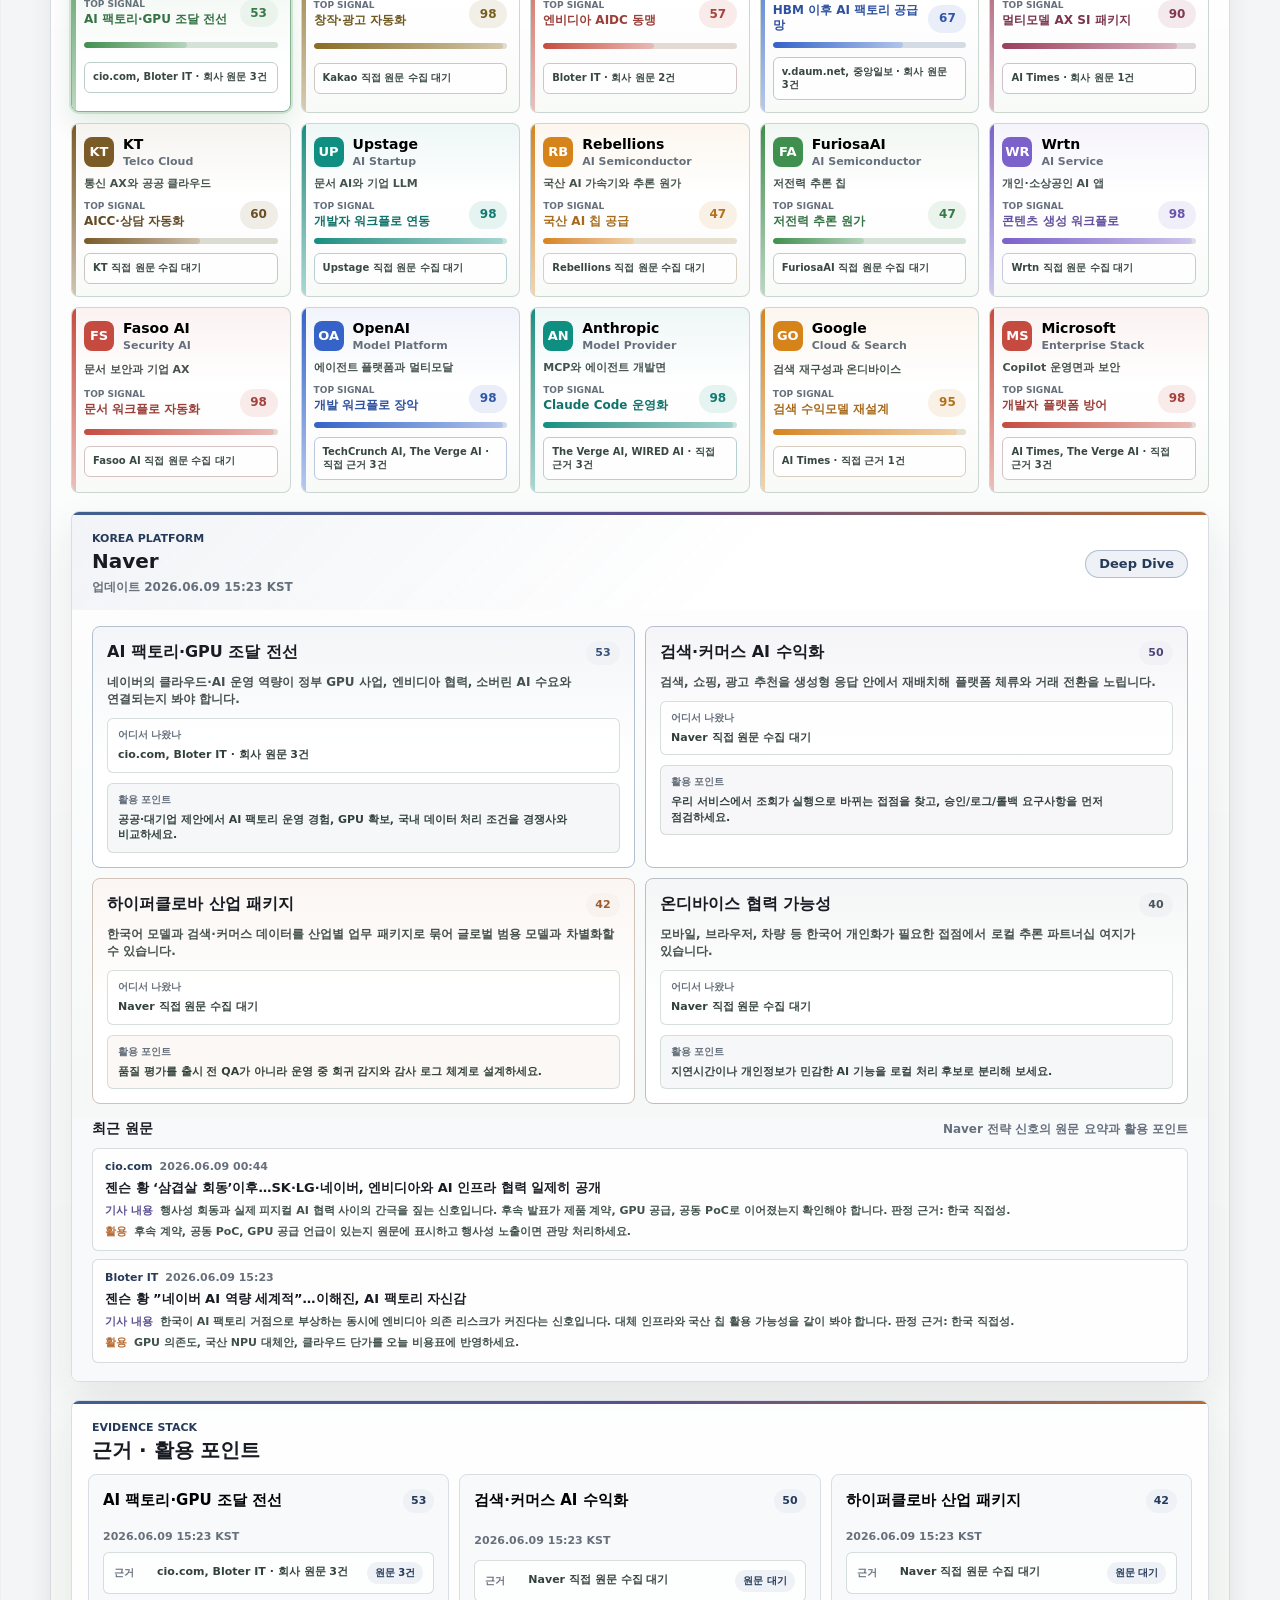
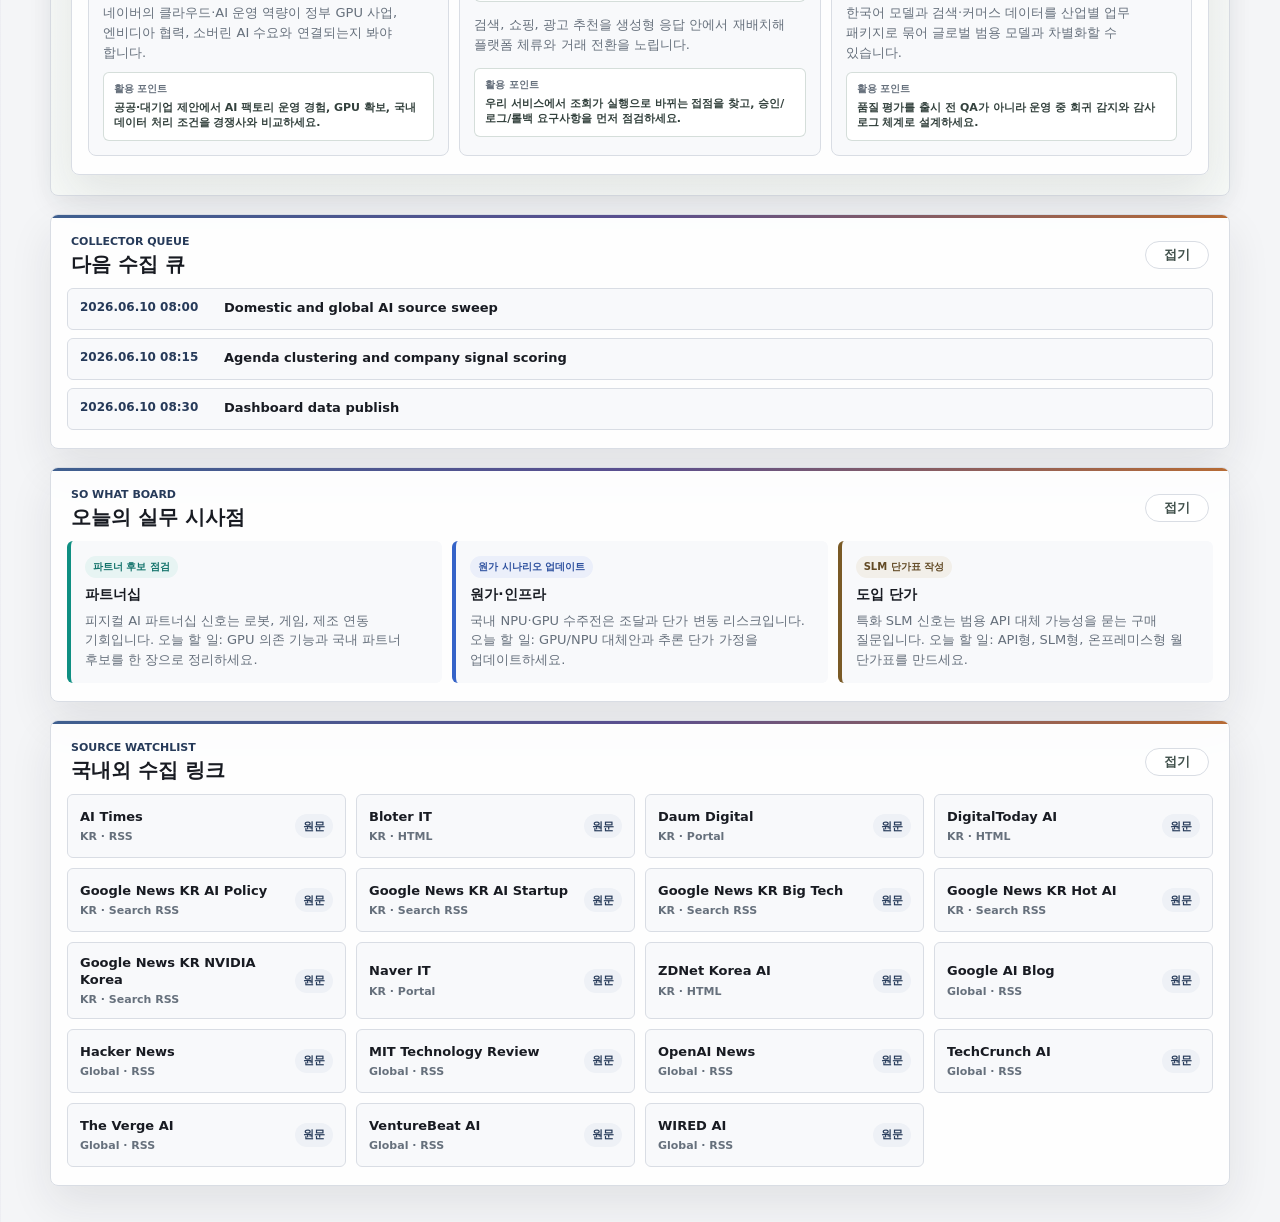
==== commit ecc967fd: "Move signal search above action board" ====
--- a/index.html
+++ b/index.html
@@ -4,12 +4,12 @@
     <meta charset="UTF-8" />
     <meta name="viewport" content="width=device-width, initial-scale=1.0" />
     <title>Market Signal</title>
-    <link rel="stylesheet" href="styles.css?v=202606091451" />
-    <script src="agenda-data.js?v=202606091451"></script>
+    <link rel="stylesheet" href="styles.css?v=202606091523" />
+    <script src="agenda-data.js?v=202606091523"></script>
     <script>
       window.AI_MONITORING_DESK_PUBLIC_URL = "https://jpson0924.github.io/AI-Market-Signal/";
     </script>
-    <script src="app.js?v=202606091451" defer></script>
+    <script src="app.js?v=202606091523" defer></script>
   </head>
   <body>
     <div class="app-shell">
@@ -64,6 +64,25 @@
             <span class="date-label">다음 갱신</span>
             <b>2026.05.26 10:00 KST</b>
           </div>
+        </section>
+
+        <section class="panel signal-search-panel" aria-label="검색 기반 시그널 브리핑">
+          <div class="panel-heading signal-search-heading">
+            <div>
+              <p class="eyebrow">Signal Search</p>
+              <h2>궁금한 키워드 브리핑</h2>
+              <p class="panel-help">최근 수집된 기사와 회사 신호 안에서 관련 원문과 사업 시사점을 정리합니다.</p>
+            </div>
+            <span class="panel-chip" id="signalSearchCount">수집 데이터 기반</span>
+          </div>
+          <form class="signal-search-form" id="signalSearchForm">
+            <label class="search-label" for="signalSearchInput">키워드</label>
+            <input id="signalSearchInput" name="signalSearchInput" type="search" autocomplete="off" placeholder="젠슨 황 방한, 국내 NPU, 네이버 AI 전략" />
+            <button class="small-action search-submit" type="submit">검색</button>
+            <button class="small-action" id="saveQueryButton" type="button">관심 키워드 저장</button>
+          </form>
+          <div class="saved-query-row" id="savedQueryRow" aria-label="저장된 관심 키워드"></div>
+          <div class="signal-search-result" id="signalSearchResult"></div>
         </section>
 
         <section class="overview-grid" aria-label="오늘 액션과 주요 아젠다">
--- a/styles.css
+++ b/styles.css
@@ -930,6 +930,217 @@
     rgba(220, 227, 222, 0.7);
 }
 
+.signal-search-panel {
+  margin: 18px 0;
+}
+
+.signal-search-panel::before {
+  background: linear-gradient(90deg, var(--blue), var(--teal), var(--amber));
+}
+
+.signal-search-heading {
+  align-items: flex-start;
+}
+
+.signal-search-form {
+  display: grid;
+  grid-template-columns: auto minmax(0, 1fr) auto auto;
+  gap: 10px;
+  align-items: center;
+  padding: 0 16px 12px;
+}
+
+.search-label {
+  color: var(--muted);
+  font-size: 12px;
+  font-weight: 850;
+}
+
+.signal-search-form input {
+  width: 100%;
+  min-height: 38px;
+  padding: 0 12px;
+  border: 1px solid var(--line-strong);
+  border-radius: 999px;
+  color: var(--ink);
+  background: #ffffff;
+  font: inherit;
+  font-size: 13px;
+  font-weight: 750;
+  outline: none;
+}
+
+.signal-search-form input:focus {
+  border-color: rgba(63, 95, 143, 0.68);
+  box-shadow: 0 0 0 4px rgba(63, 95, 143, 0.1);
+}
+
+.search-submit {
+  color: #ffffff;
+  background: var(--teal-deep);
+}
+
+.saved-query-row {
+  display: flex;
+  align-items: center;
+  flex-wrap: wrap;
+  gap: 7px;
+  padding: 0 16px 14px;
+}
+
+.saved-query-row span {
+  margin-right: 2px;
+  color: var(--muted);
+  font-size: 11px;
+  font-weight: 850;
+}
+
+.query-chip {
+  min-height: 26px;
+  padding: 0 9px;
+  border: 1px solid rgba(63, 95, 143, 0.16);
+  border-radius: 999px;
+  color: var(--teal-deep);
+  background: #eef1f6;
+  font-size: 11px;
+  font-weight: 850;
+  cursor: pointer;
+}
+
+.query-chip:hover,
+.query-chip:focus-visible {
+  border-color: rgba(63, 95, 143, 0.48);
+  background: #e6eaf2;
+  outline: none;
+}
+
+.signal-search-result {
+  display: grid;
+  gap: 12px;
+  padding: 0 16px 16px;
+}
+
+.search-empty {
+  display: grid;
+  gap: 5px;
+  min-height: 62px;
+  padding: 14px;
+  border: 1px solid var(--line);
+  border-radius: var(--radius);
+  background: rgba(248, 249, 251, 0.78);
+}
+
+.search-empty b {
+  font-size: 14px;
+}
+
+.search-empty span {
+  color: var(--muted);
+  font-size: 12px;
+  font-weight: 750;
+}
+
+.search-insight-grid {
+  display: grid;
+  grid-template-columns: repeat(3, minmax(0, 1fr));
+  gap: 10px;
+}
+
+.search-insight-grid div {
+  display: grid;
+  gap: 7px;
+  min-height: 112px;
+  padding: 13px;
+  border: 1px solid var(--line);
+  border-radius: var(--radius);
+  background: #ffffff;
+}
+
+.search-insight-grid span {
+  color: var(--teal-deep);
+  font-size: 11px;
+  font-weight: 900;
+}
+
+.search-insight-grid b {
+  font-size: 13px;
+  line-height: 1.5;
+  word-break: keep-all;
+}
+
+.search-facets {
+  display: flex;
+  flex-wrap: wrap;
+  gap: 7px;
+}
+
+.search-facets em {
+  min-height: 24px;
+  padding: 4px 8px;
+  border-radius: 999px;
+  color: #33413d;
+  background: #f2f4f7;
+  font-size: 11px;
+  font-style: normal;
+  font-weight: 850;
+}
+
+.search-result-list {
+  display: grid;
+  gap: 9px;
+}
+
+.search-result-item {
+  position: relative;
+  display: grid;
+  grid-template-columns: minmax(0, 1fr) auto;
+  gap: 10px;
+  align-items: center;
+  padding: 12px;
+  border: 1px solid var(--line);
+  border-radius: var(--radius);
+  background: #ffffff;
+}
+
+.search-result-item a {
+  display: grid;
+  gap: 5px;
+  color: inherit;
+  text-decoration: none;
+}
+
+.search-result-item a:hover b,
+.search-result-item a:focus-visible b {
+  color: var(--teal-deep);
+}
+
+.search-result-item span {
+  color: var(--muted);
+  font-size: 11px;
+  font-weight: 850;
+}
+
+.search-result-item b {
+  font-size: 14px;
+  line-height: 1.35;
+}
+
+.search-result-item p {
+  display: -webkit-box;
+  overflow: hidden;
+  margin: 0;
+  color: var(--muted);
+  font-size: 12px;
+  line-height: 1.45;
+  word-break: keep-all;
+  -webkit-box-orient: vertical;
+  -webkit-line-clamp: 2;
+}
+
+.search-brief-button {
+  align-self: end;
+}
+
 .action-board {
   display: grid;
   gap: 12px;
@@ -2431,6 +2642,10 @@
   .source-links {
     grid-template-columns: repeat(2, minmax(0, 1fr));
   }
+
+  .search-insight-grid {
+    grid-template-columns: 1fr;
+  }
 }
 
 @media (max-width: 760px) {
@@ -2488,6 +2703,18 @@
 
   .overview-grid {
     gap: 12px;
+  }
+
+  .signal-search-form {
+    grid-template-columns: 1fr;
+  }
+
+  .search-label {
+    display: none;
+  }
+
+  .search-result-item {
+    grid-template-columns: 1fr;
   }
 
   .hot-item {
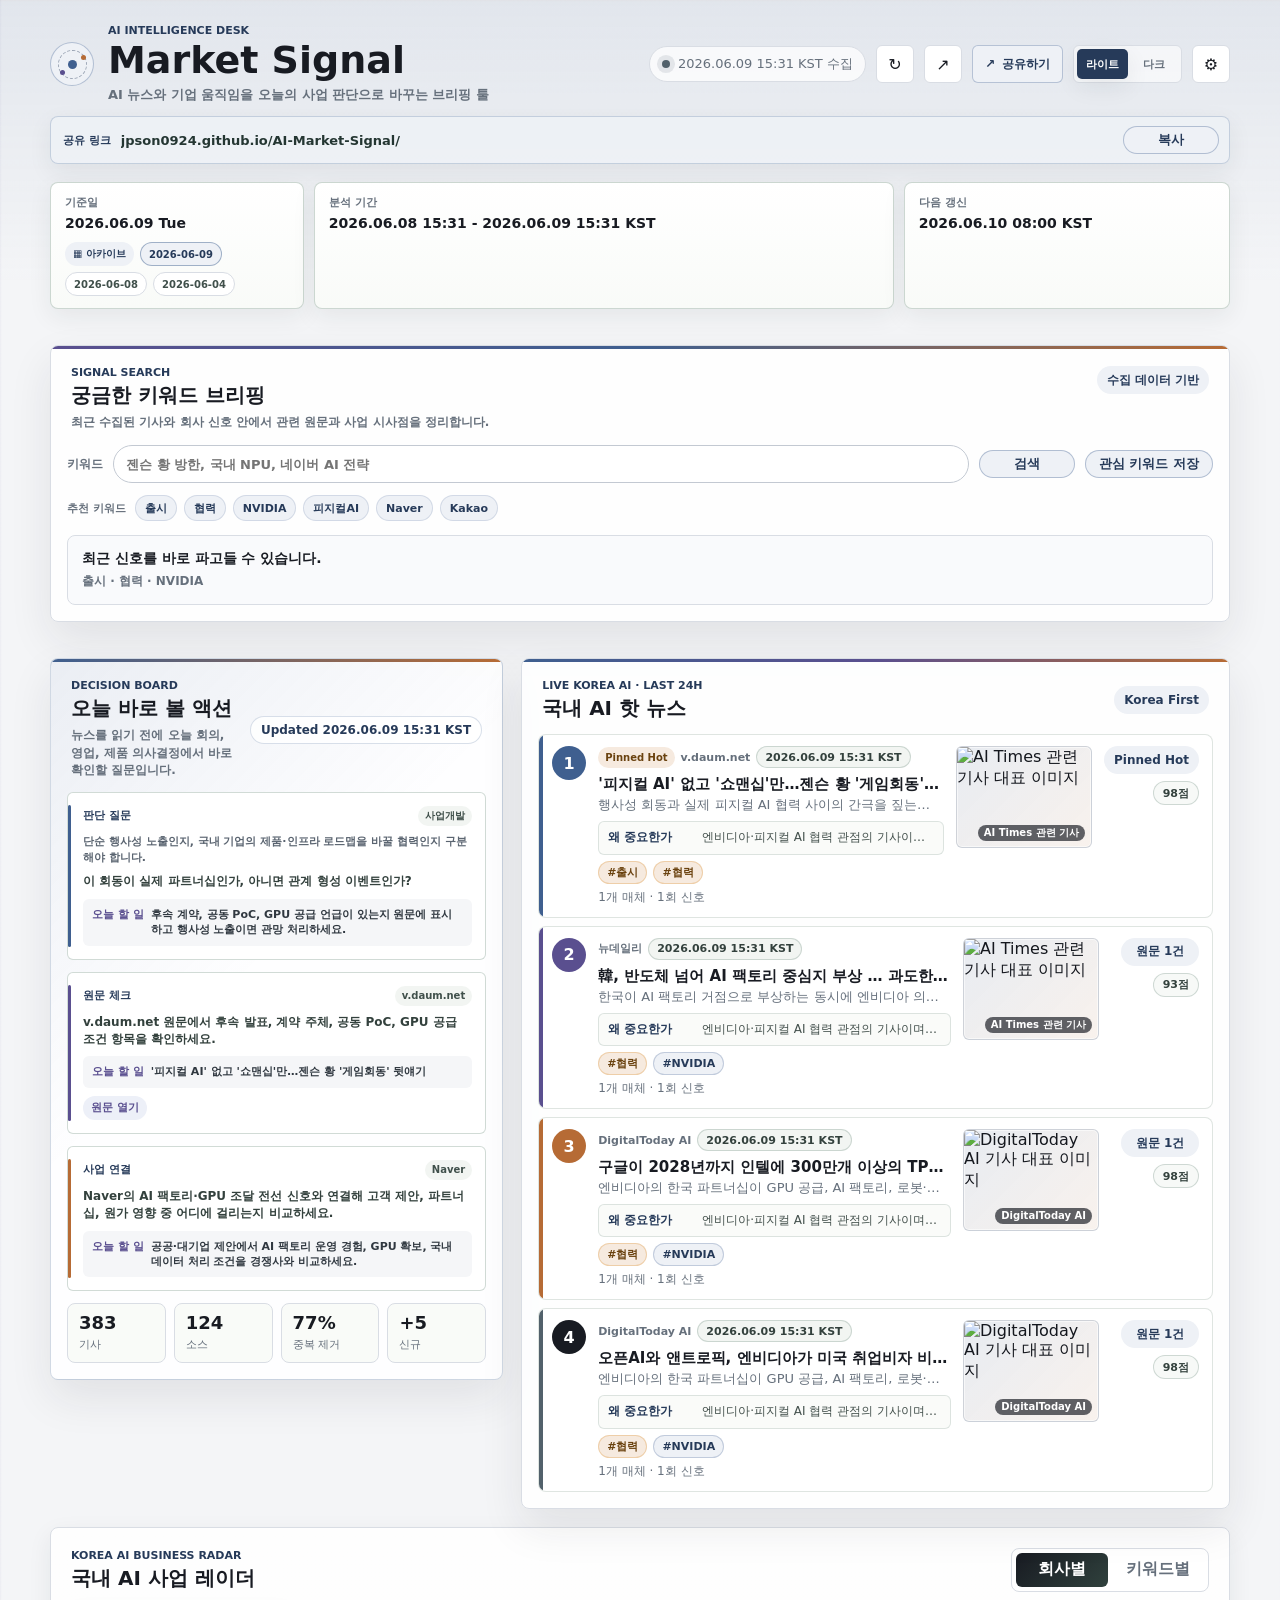
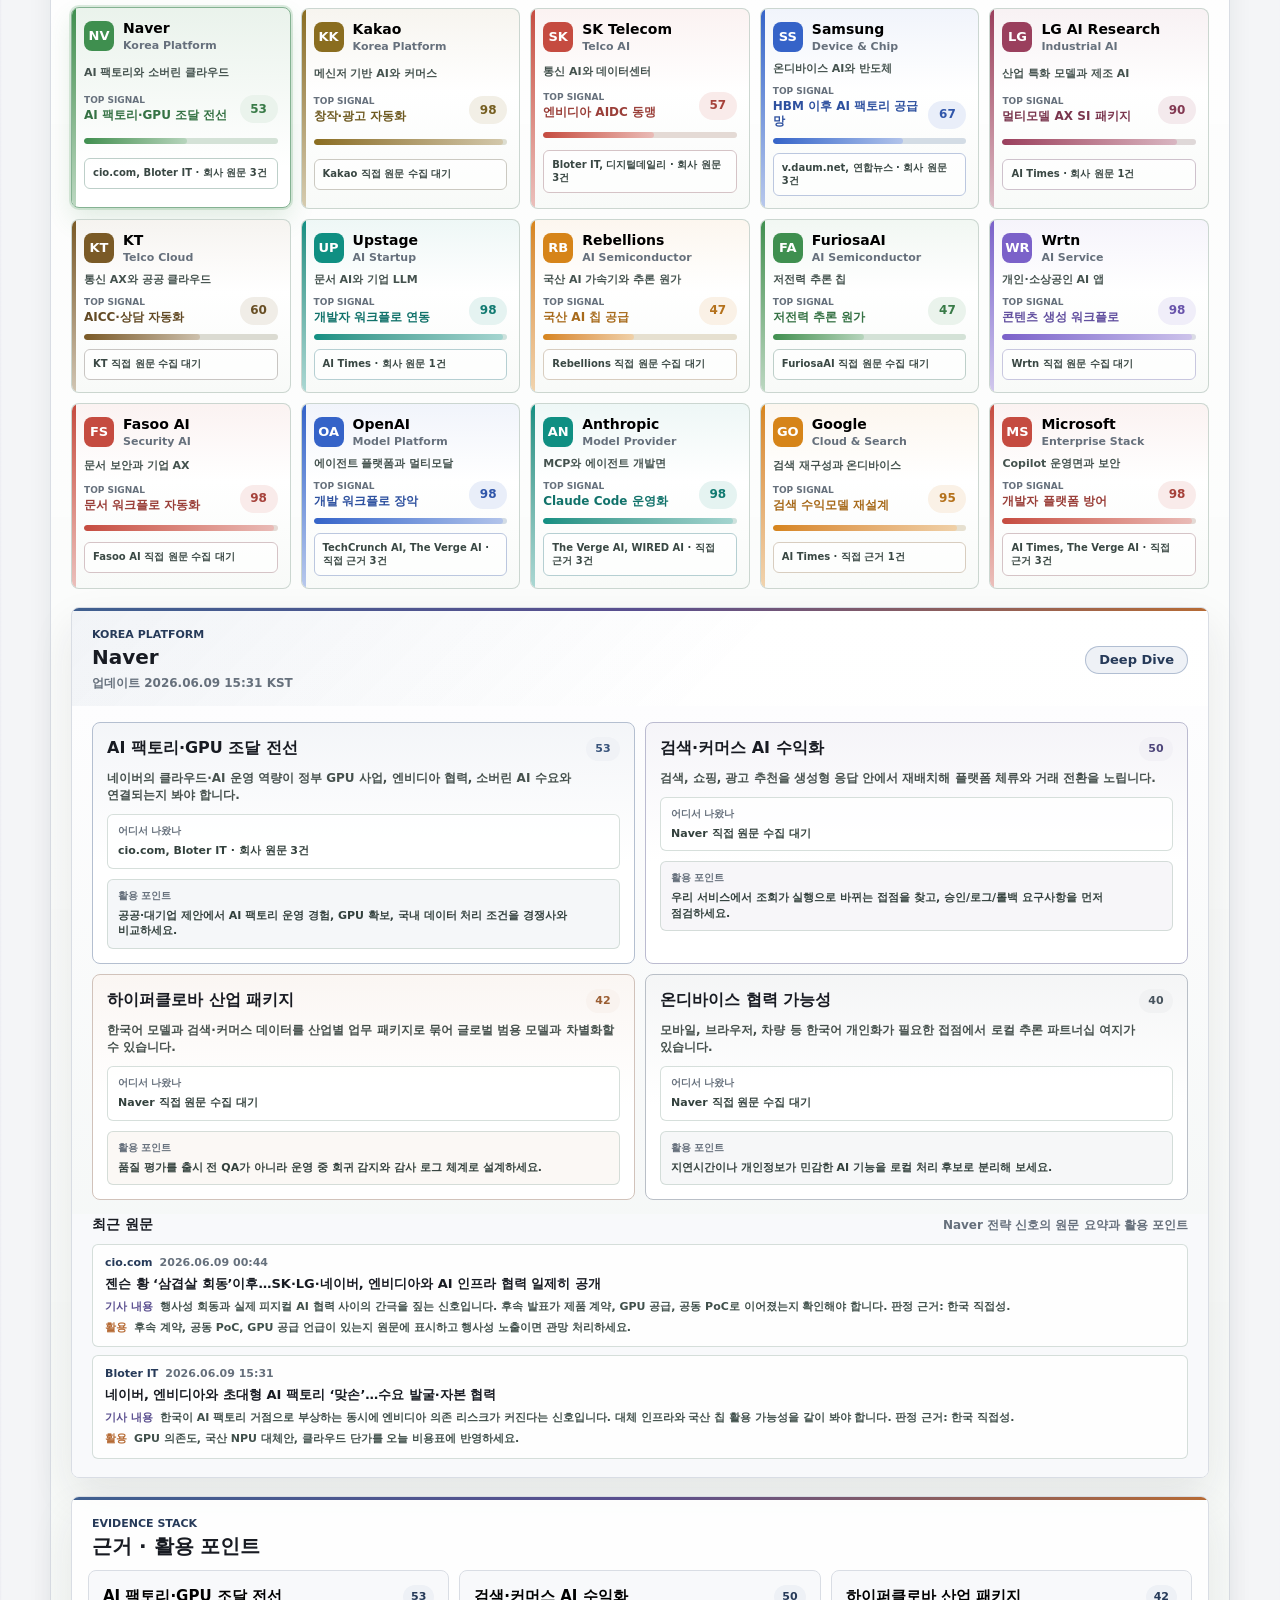
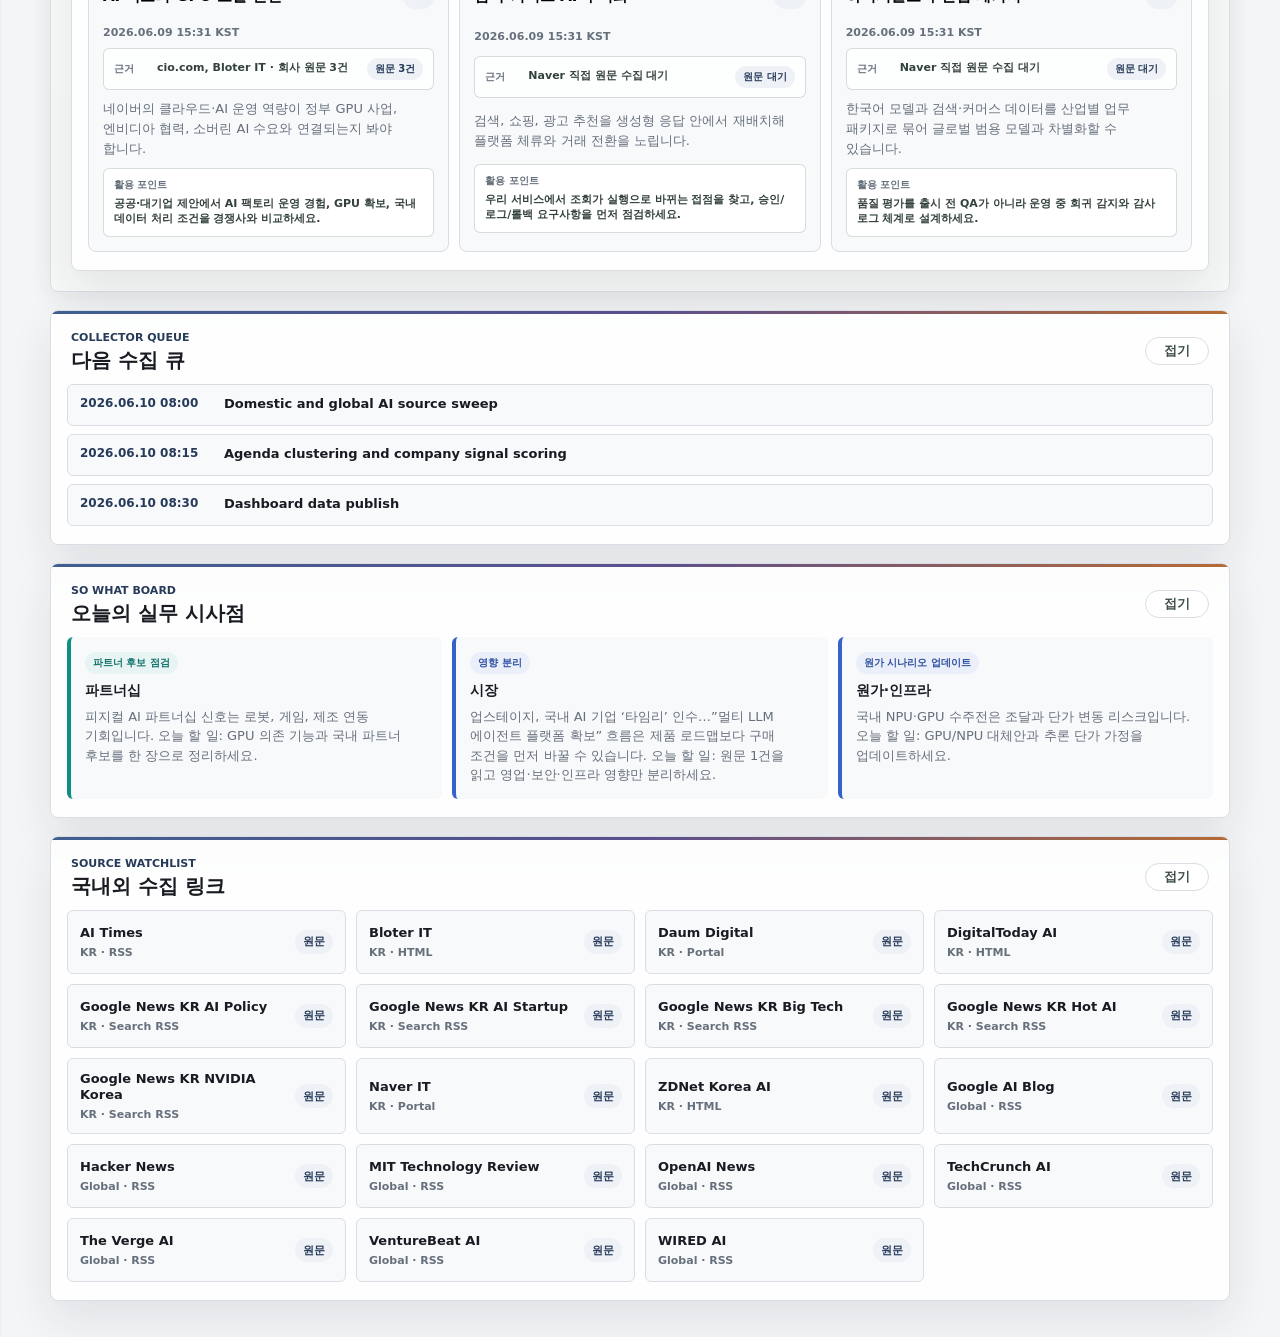
==== commit 41581675: "Add light and dark theme switch" ====
--- a/index.html
+++ b/index.html
@@ -4,12 +4,19 @@
     <meta charset="UTF-8" />
     <meta name="viewport" content="width=device-width, initial-scale=1.0" />
     <title>Market Signal</title>
-    <link rel="stylesheet" href="styles.css?v=202606091523" />
-    <script src="agenda-data.js?v=202606091523"></script>
+    <script>
+      (() => {
+        const saved = localStorage.getItem("marketSignal.theme");
+        const prefersDark = window.matchMedia && window.matchMedia("(prefers-color-scheme: dark)").matches;
+        document.documentElement.dataset.theme = saved || (prefersDark ? "dark" : "light");
+      })();
+    </script>
+    <link rel="stylesheet" href="styles.css?v=202606091531" />
+    <script src="agenda-data.js?v=202606091531"></script>
     <script>
       window.AI_MONITORING_DESK_PUBLIC_URL = "https://jpson0924.github.io/AI-Market-Signal/";
     </script>
-    <script src="app.js?v=202606091523" defer></script>
+    <script src="app.js?v=202606091531" defer></script>
   </head>
   <body>
     <div class="app-shell">
@@ -38,6 +45,10 @@
             <span aria-hidden="true">↗</span>
             <b>공유하기</b>
           </button>
+          <div class="theme-switch" role="group" aria-label="화면 테마 선택">
+            <button type="button" data-theme-option="light" aria-pressed="true">라이트</button>
+            <button type="button" data-theme-option="dark" aria-pressed="false">다크</button>
+          </div>
           <button class="icon-button" type="button" title="수집 설정" aria-label="수집 설정">
             <span aria-hidden="true">⚙</span>
           </button>
--- a/styles.css
+++ b/styles.css
@@ -29,6 +29,26 @@
     "Apple SD Gothic Neo", "Noto Sans KR", sans-serif;
 }
 
+:root[data-theme="dark"] {
+  color-scheme: dark;
+  --bg: #0d1118;
+  --surface: #151a24;
+  --surface-soft: #111722;
+  --surface-tint: #1b2433;
+  --ink: #edf1f7;
+  --muted: #99a5b5;
+  --line: #293243;
+  --line-strong: #3a4658;
+  --teal: #7fa4e8;
+  --teal-deep: #dbe7ff;
+  --blue: #a99cf4;
+  --amber: #d19a66;
+  --red: #e08b91;
+  --green: #9badbd;
+  --shadow: 0 18px 44px rgba(0, 0, 0, 0.32);
+  --shadow-soft: 0 8px 24px rgba(0, 0, 0, 0.22);
+}
+
 * {
   box-sizing: border-box;
 }
@@ -46,6 +66,14 @@
     linear-gradient(180deg, rgba(63, 95, 143, 0.1) 0, transparent 285px),
     linear-gradient(90deg, rgba(90, 79, 143, 0.045) 0 1px, transparent 1px 72px),
     linear-gradient(180deg, rgba(182, 107, 53, 0.035) 0 1px, transparent 1px 72px),
+    var(--bg);
+}
+
+:root[data-theme="dark"] body {
+  background:
+    linear-gradient(180deg, rgba(127, 164, 232, 0.12) 0, transparent 285px),
+    linear-gradient(90deg, rgba(169, 156, 244, 0.06) 0 1px, transparent 1px 72px),
+    linear-gradient(180deg, rgba(209, 154, 102, 0.05) 0 1px, transparent 1px 72px),
     var(--bg);
 }
 
@@ -249,6 +277,40 @@
 
 .share-action-button b {
   font: inherit;
+}
+
+.theme-switch {
+  display: inline-flex;
+  gap: 2px;
+  min-height: 38px;
+  padding: 3px;
+  border: 1px solid var(--line);
+  border-radius: var(--radius-sm);
+  background: rgba(255, 255, 255, 0.62);
+}
+
+.theme-switch button {
+  min-width: 48px;
+  min-height: 30px;
+  padding: 0 9px;
+  border: 0;
+  border-radius: 5px;
+  color: var(--muted);
+  background: transparent;
+  font-size: 11px;
+  font-weight: 900;
+  cursor: pointer;
+}
+
+.theme-switch button[aria-pressed="true"] {
+  color: #ffffff;
+  background: var(--teal-deep);
+  box-shadow: var(--shadow-soft);
+}
+
+.theme-switch button:focus-visible {
+  outline: 2px solid rgba(63, 95, 143, 0.48);
+  outline-offset: 2px;
 }
 
 .share-strip {
@@ -2577,6 +2639,131 @@
   line-height: 1.5;
 }
 
+:root[data-theme="dark"] .brand-mark,
+:root[data-theme="dark"] .sync-status,
+:root[data-theme="dark"] .theme-switch,
+:root[data-theme="dark"] .share-strip,
+:root[data-theme="dark"] .panel,
+:root[data-theme="dark"] .date-strip div,
+:root[data-theme="dark"] .hot-item,
+:root[data-theme="dark"] .metric-card,
+:root[data-theme="dark"] .action-item,
+:root[data-theme="dark"] .company-card,
+:root[data-theme="dark"] .signal-row,
+:root[data-theme="dark"] .stack-item,
+:root[data-theme="dark"] .timeline-link,
+:root[data-theme="dark"] .search-insight-grid div,
+:root[data-theme="dark"] .search-result-item,
+:root[data-theme="dark"] .search-empty,
+:root[data-theme="dark"] .company-news-item,
+:root[data-theme="dark"] .source-link,
+:root[data-theme="dark"] .modal-hotness span,
+:root[data-theme="dark"] .modal-source-links a,
+:root[data-theme="dark"] .brief-modal {
+  border-color: var(--line);
+  background: rgba(21, 26, 36, 0.92);
+}
+
+:root[data-theme="dark"] .panel {
+  background: rgba(18, 23, 32, 0.9);
+}
+
+:root[data-theme="dark"] .date-strip div,
+:root[data-theme="dark"] .signal-panel,
+:root[data-theme="dark"] .metric-card,
+:root[data-theme="dark"] .hot-reason,
+:root[data-theme="dark"] .timeline-takeaway,
+:root[data-theme="dark"] .modal-hotness,
+:root[data-theme="dark"] .modal-source-links,
+:root[data-theme="dark"] .brief-line {
+  background: var(--surface-soft);
+}
+
+:root[data-theme="dark"] .icon-button,
+:root[data-theme="dark"] .small-action,
+:root[data-theme="dark"] .share-action-button,
+:root[data-theme="dark"] .signal-search-form input,
+:root[data-theme="dark"] .history-chip,
+:root[data-theme="dark"] .score-badge,
+:root[data-theme="dark"] .date-badge {
+  border-color: var(--line-strong);
+  color: var(--ink);
+  background: var(--surface);
+}
+
+:root[data-theme="dark"] .icon-button:hover,
+:root[data-theme="dark"] .icon-button:focus-visible,
+:root[data-theme="dark"] .small-action:hover,
+:root[data-theme="dark"] .small-action:focus-visible,
+:root[data-theme="dark"] .share-action-button:hover,
+:root[data-theme="dark"] .share-action-button:focus-visible {
+  border-color: rgba(127, 164, 232, 0.62);
+  background: var(--surface-tint);
+}
+
+:root[data-theme="dark"] .share-action-button,
+:root[data-theme="dark"] .panel-chip,
+:root[data-theme="dark"] .freshness-chip,
+:root[data-theme="dark"] .signal-badge,
+:root[data-theme="dark"] .calendar-label,
+:root[data-theme="dark"] .history-chip.active,
+:root[data-theme="dark"] .query-chip,
+:root[data-theme="dark"] .origin-label,
+:root[data-theme="dark"] .impact-action,
+:root[data-theme="dark"] .search-facets em {
+  color: var(--teal-deep);
+  background: rgba(127, 164, 232, 0.13);
+}
+
+:root[data-theme="dark"] .search-submit,
+:root[data-theme="dark"] .theme-switch button[aria-pressed="true"],
+:root[data-theme="dark"] .timeline-brief {
+  color: #0d1118;
+  background: var(--teal);
+}
+
+:root[data-theme="dark"] .hot-copy p,
+:root[data-theme="dark"] .hot-reason span,
+:root[data-theme="dark"] .stack-source,
+:root[data-theme="dark"] .company-proof,
+:root[data-theme="dark"] .company-card em,
+:root[data-theme="dark"] .signal-desc,
+:root[data-theme="dark"] .timeline-takeaway,
+:root[data-theme="dark"] .impact-copy p,
+:root[data-theme="dark"] .modal-hotness em,
+:root[data-theme="dark"] .modal-source-links span,
+:root[data-theme="dark"] .share-strip a,
+:root[data-theme="dark"] .search-result-item p {
+  color: var(--muted);
+}
+
+:root[data-theme="dark"] .hot-tag,
+:root[data-theme="dark"] .pin-badge {
+  border-color: var(--line);
+  color: var(--ink);
+  background: var(--surface-tint);
+}
+
+:root[data-theme="dark"] .hot-tag[data-tag-type="action"] {
+  color: #ffd4a5;
+  background: rgba(209, 154, 102, 0.16);
+}
+
+:root[data-theme="dark"] .hot-tag[data-tag-type="tech"],
+:root[data-theme="dark"] .hot-tag[data-tag-type="company"] {
+  color: var(--teal-deep);
+  background: rgba(127, 164, 232, 0.14);
+}
+
+:root[data-theme="dark"] .hot-tag[data-tag-type="risk"] {
+  color: #ffc0c5;
+  background: rgba(224, 139, 145, 0.15);
+}
+
+:root[data-theme="dark"] .brief-modal {
+  box-shadow: 0 28px 90px rgba(0, 0, 0, 0.48);
+}
+
 @keyframes pulseFlash {
   0% {
     box-shadow: 0 0 0 4px rgba(82, 97, 107, 0.18);
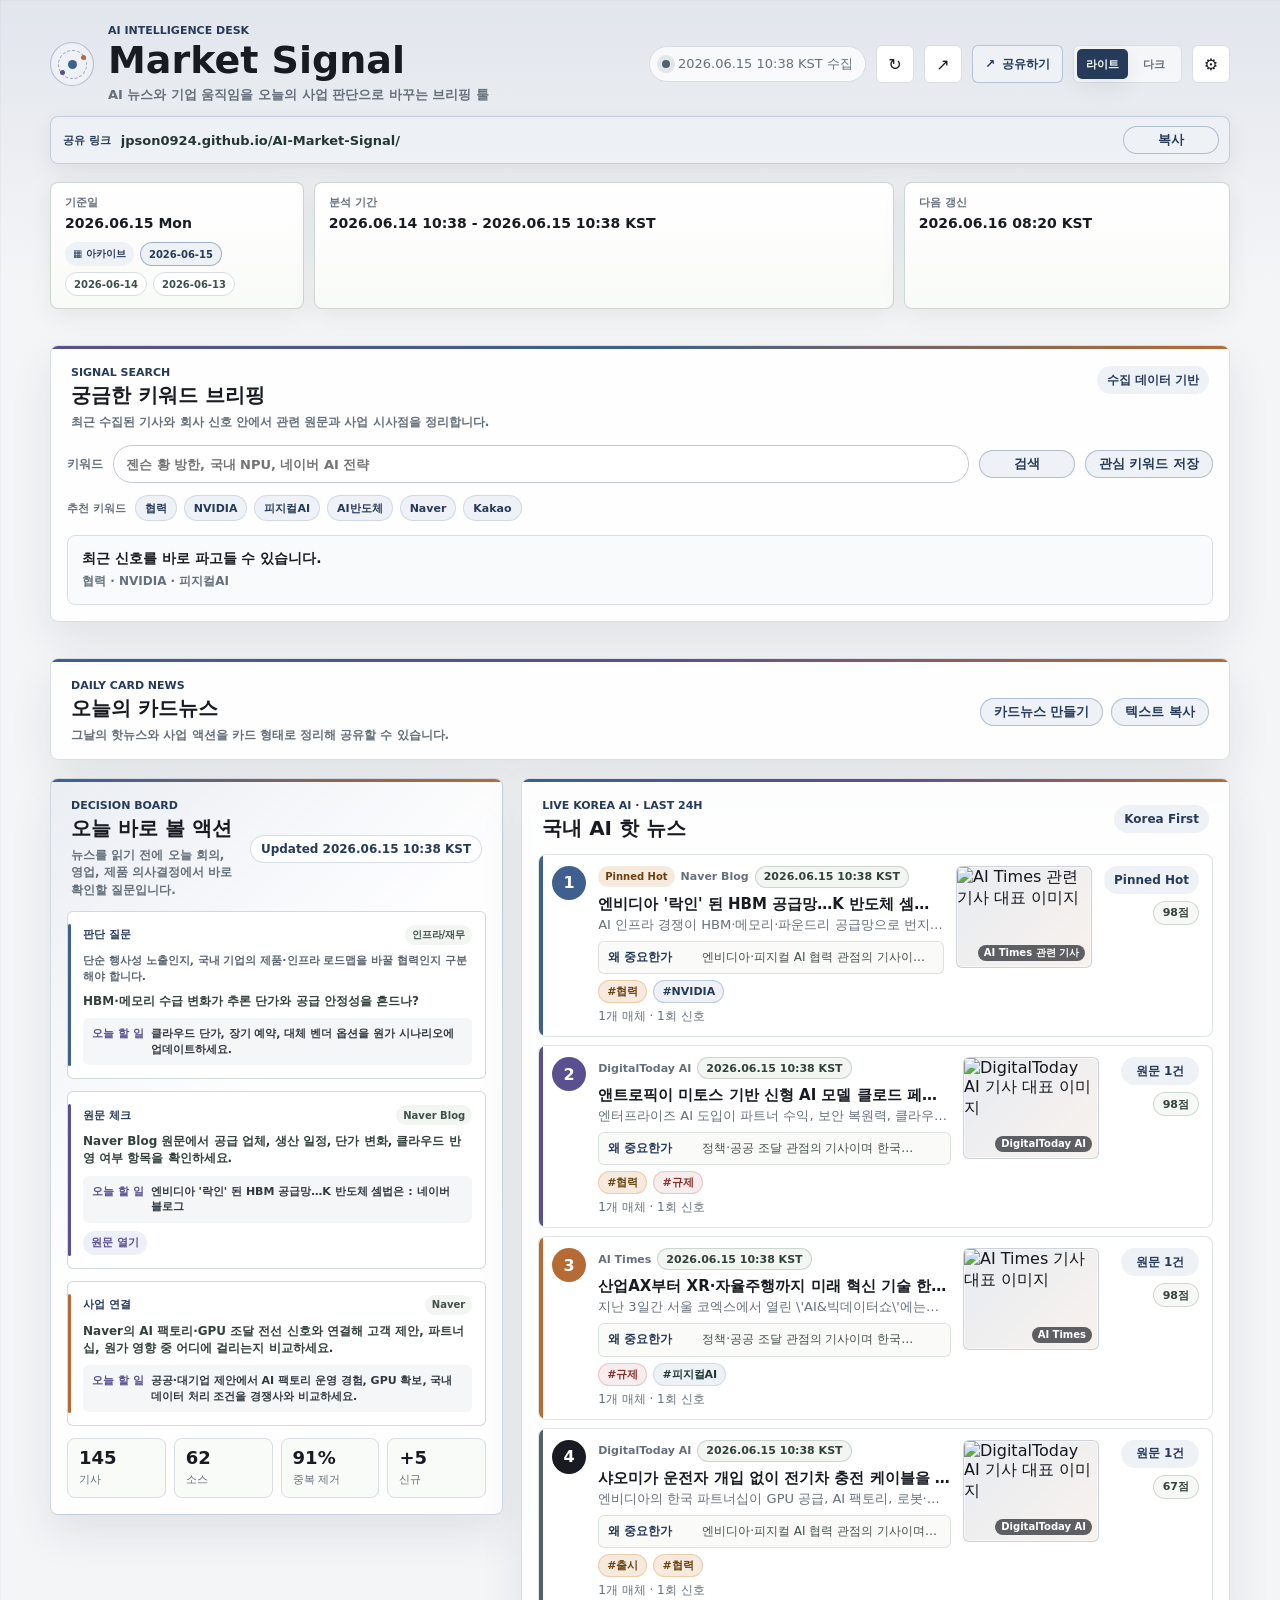
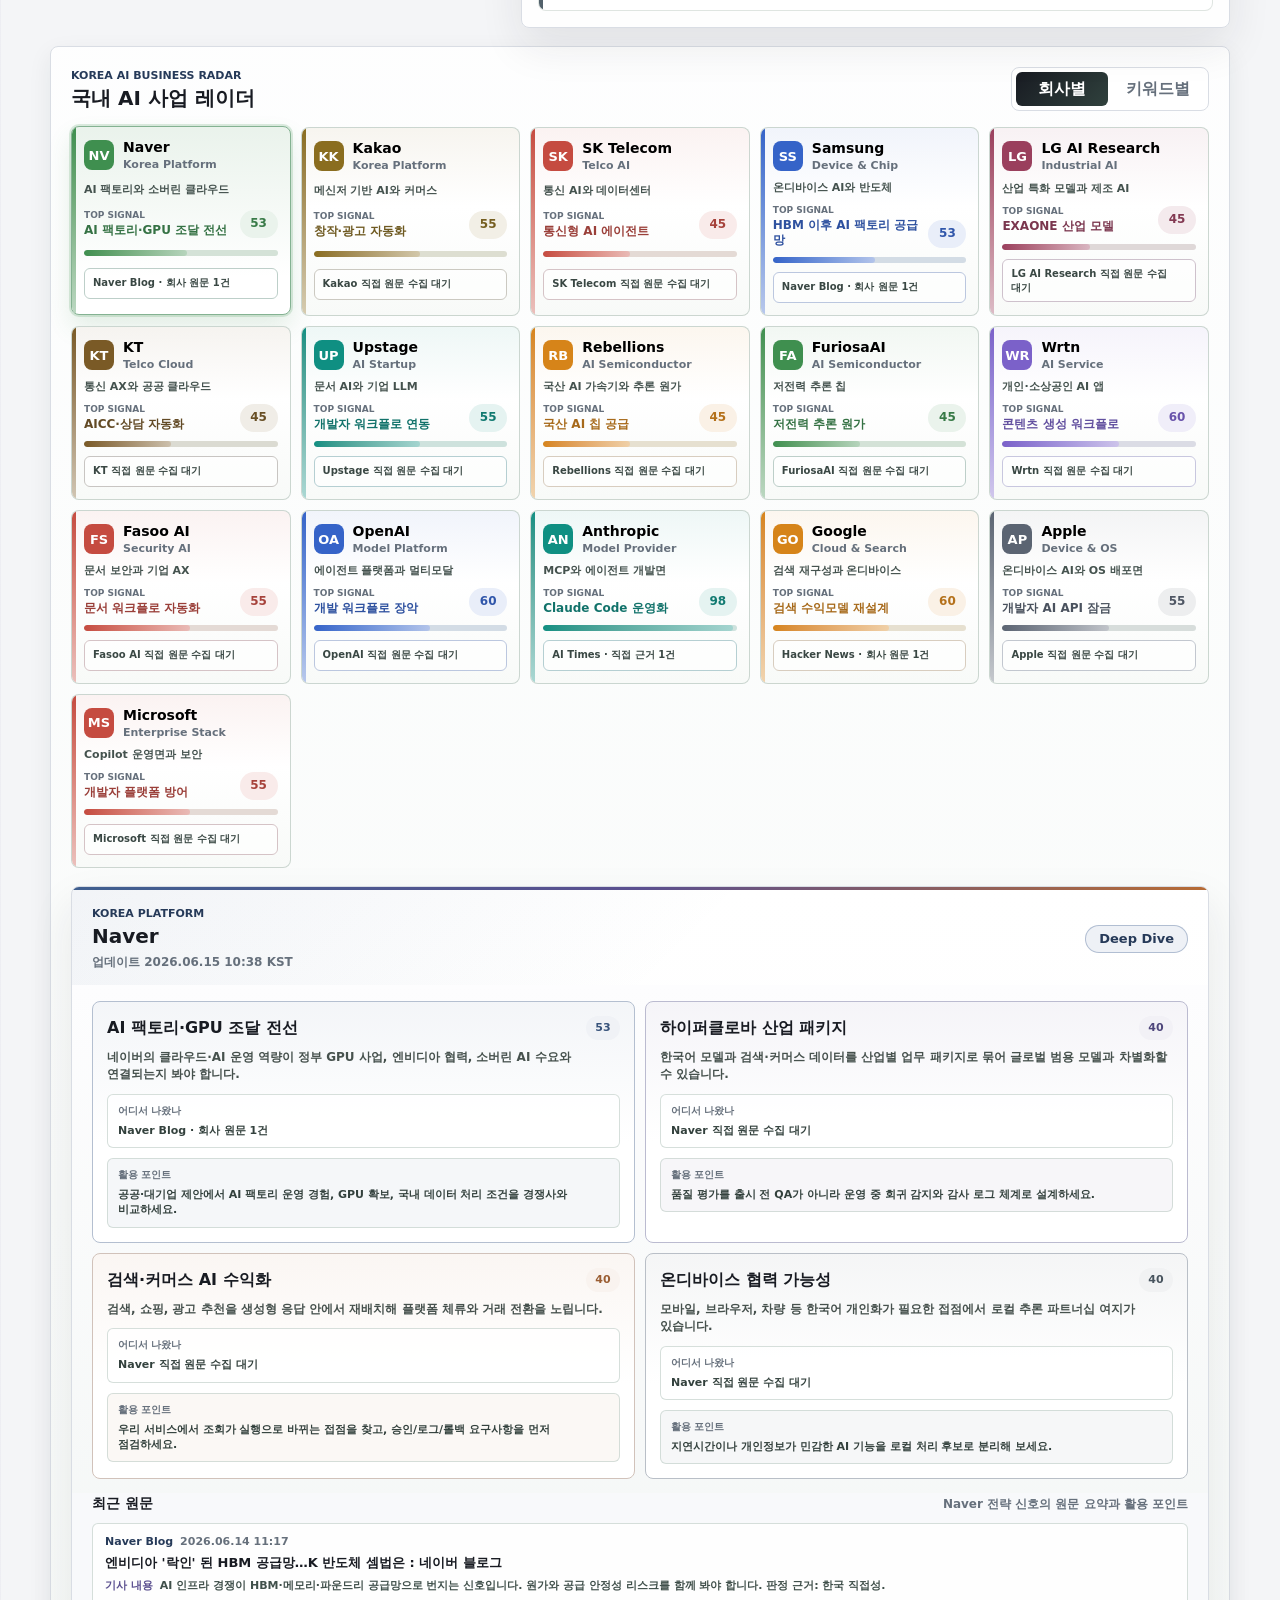
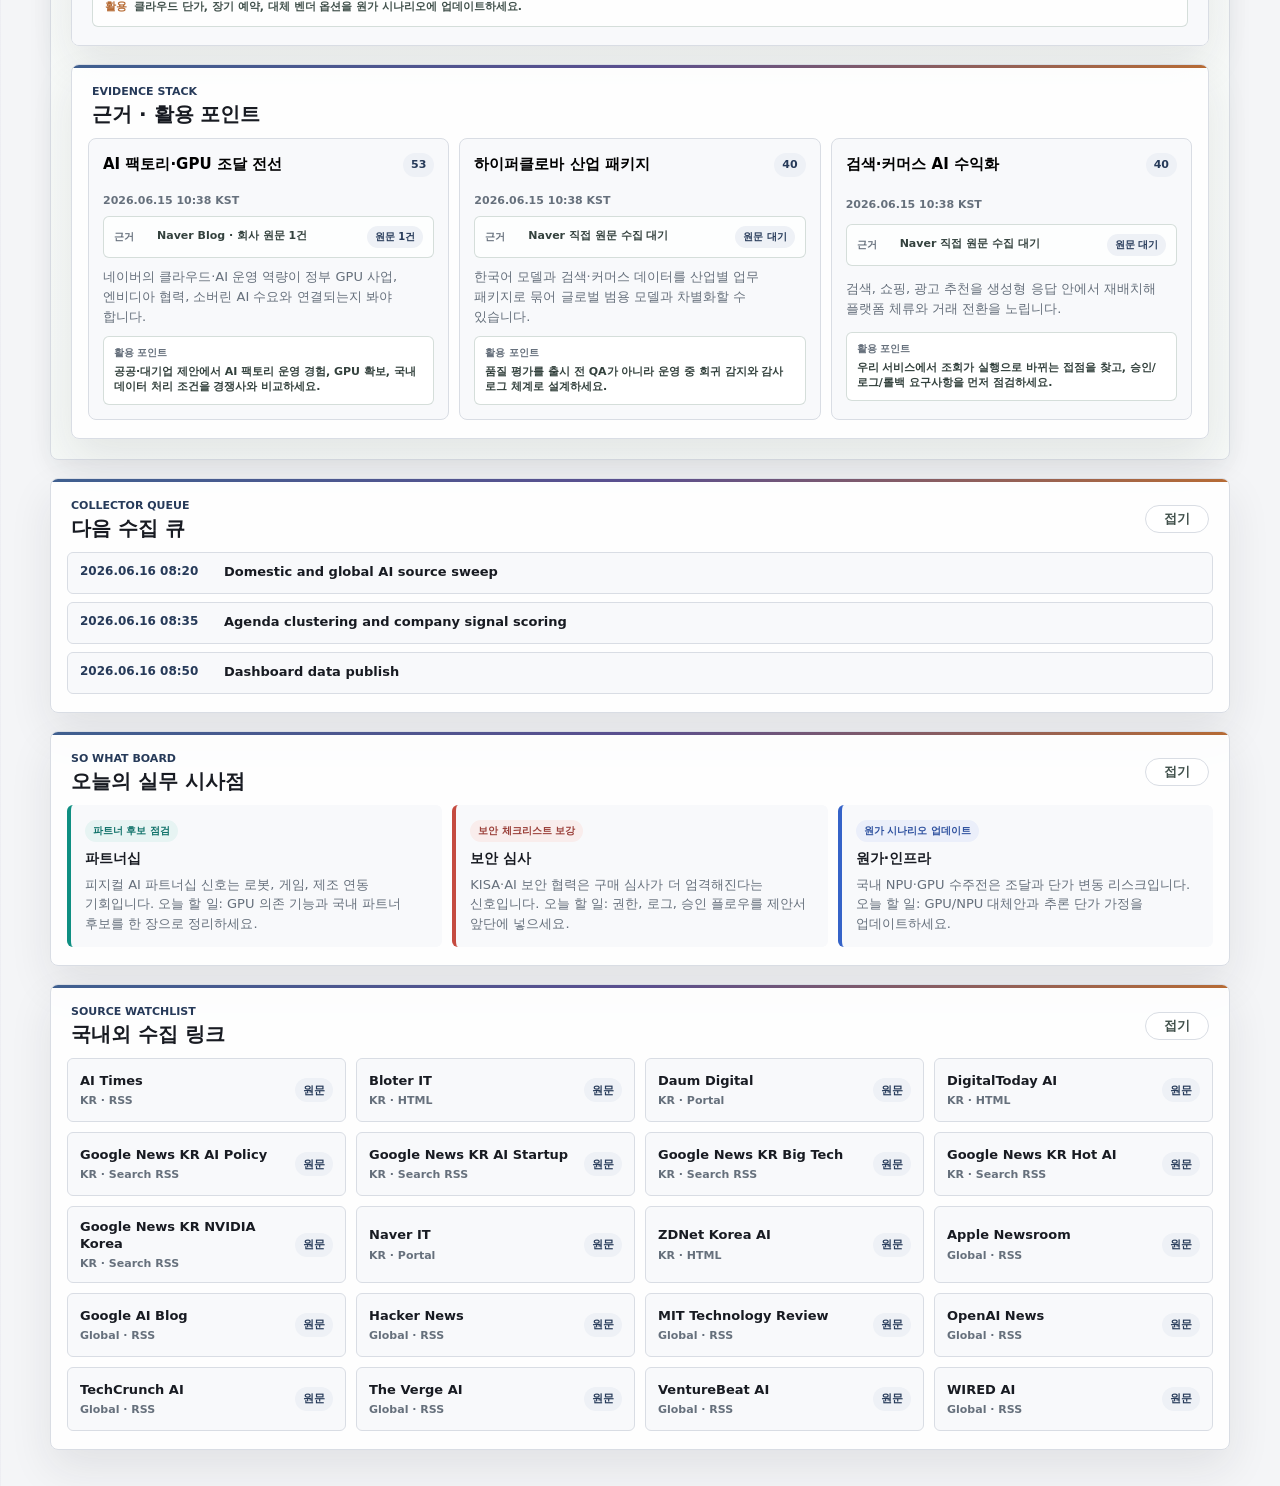
==== commit f6c410fd: "Update June 15 data and add morning retries" ====
--- a/index.html
+++ b/index.html
@@ -11,12 +11,12 @@
         document.documentElement.dataset.theme = saved || (prefersDark ? "dark" : "light");
       })();
     </script>
-    <link rel="stylesheet" href="styles.css?v=202606091531" />
-    <script src="agenda-data.js?v=202606091531"></script>
+    <link rel="stylesheet" href="styles.css?v=202606151038" />
+    <script src="agenda-data.js?v=202606151038"></script>
     <script>
       window.AI_MONITORING_DESK_PUBLIC_URL = "https://jpson0924.github.io/AI-Market-Signal/";
     </script>
-    <script src="app.js?v=202606091531" defer></script>
+    <script src="app.js?v=202606151038" defer></script>
   </head>
   <body>
     <div class="app-shell">
@@ -96,6 +96,21 @@
           <div class="signal-search-result" id="signalSearchResult"></div>
         </section>
 
+        <section class="panel card-news-panel" aria-label="오늘의 카드뉴스 생성">
+          <div class="panel-heading card-news-heading">
+            <div>
+              <p class="eyebrow">Daily Card News</p>
+              <h2>오늘의 카드뉴스</h2>
+              <p class="panel-help">그날의 핫뉴스와 사업 액션을 카드 형태로 정리해 공유할 수 있습니다.</p>
+            </div>
+            <span class="panel-actions">
+              <button class="small-action" id="buildCardNewsButton" type="button">카드뉴스 만들기</button>
+              <button class="small-action" id="copyCardNewsButton" type="button" disabled>텍스트 복사</button>
+            </span>
+          </div>
+          <div class="card-news-workspace" id="cardNewsWorkspace"></div>
+        </section>
+
         <section class="overview-grid" aria-label="오늘 액션과 주요 아젠다">
           <aside class="panel signal-panel" aria-label="수집 신호">
             <div class="panel-heading compact">
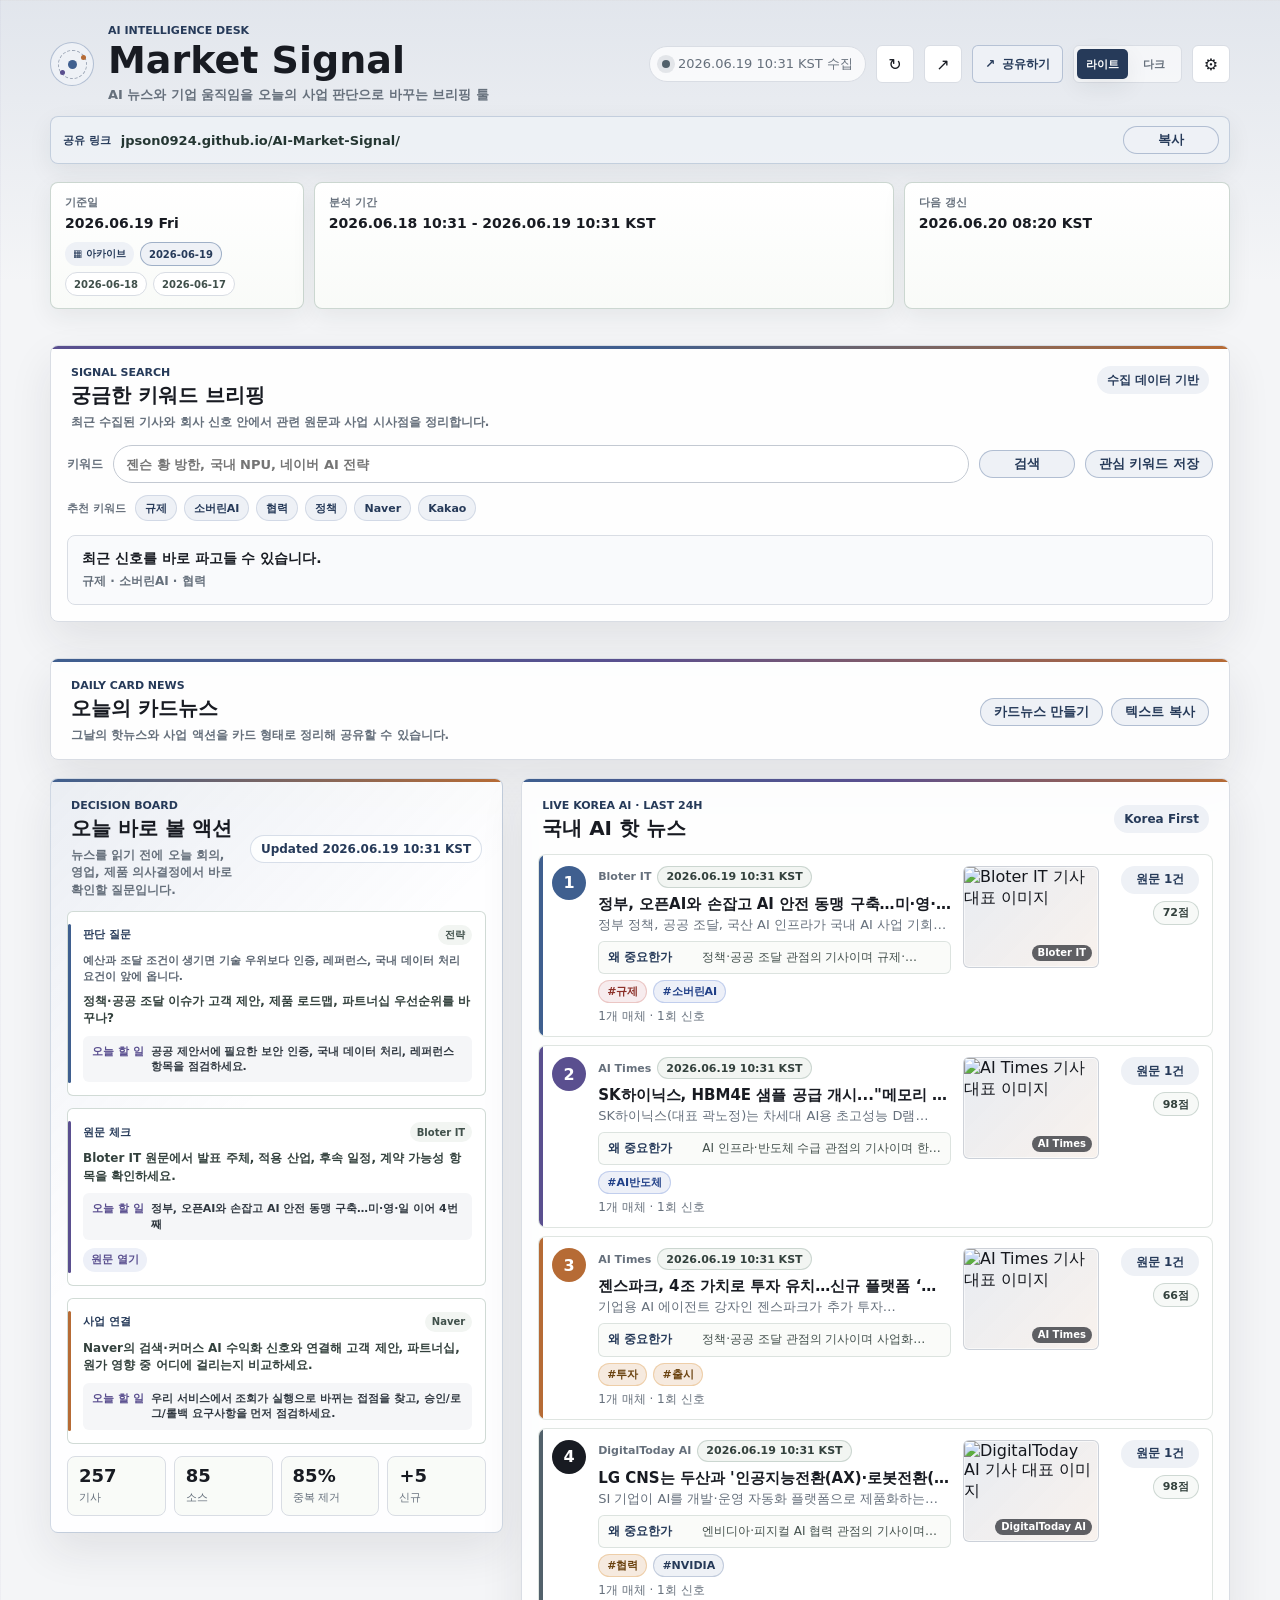
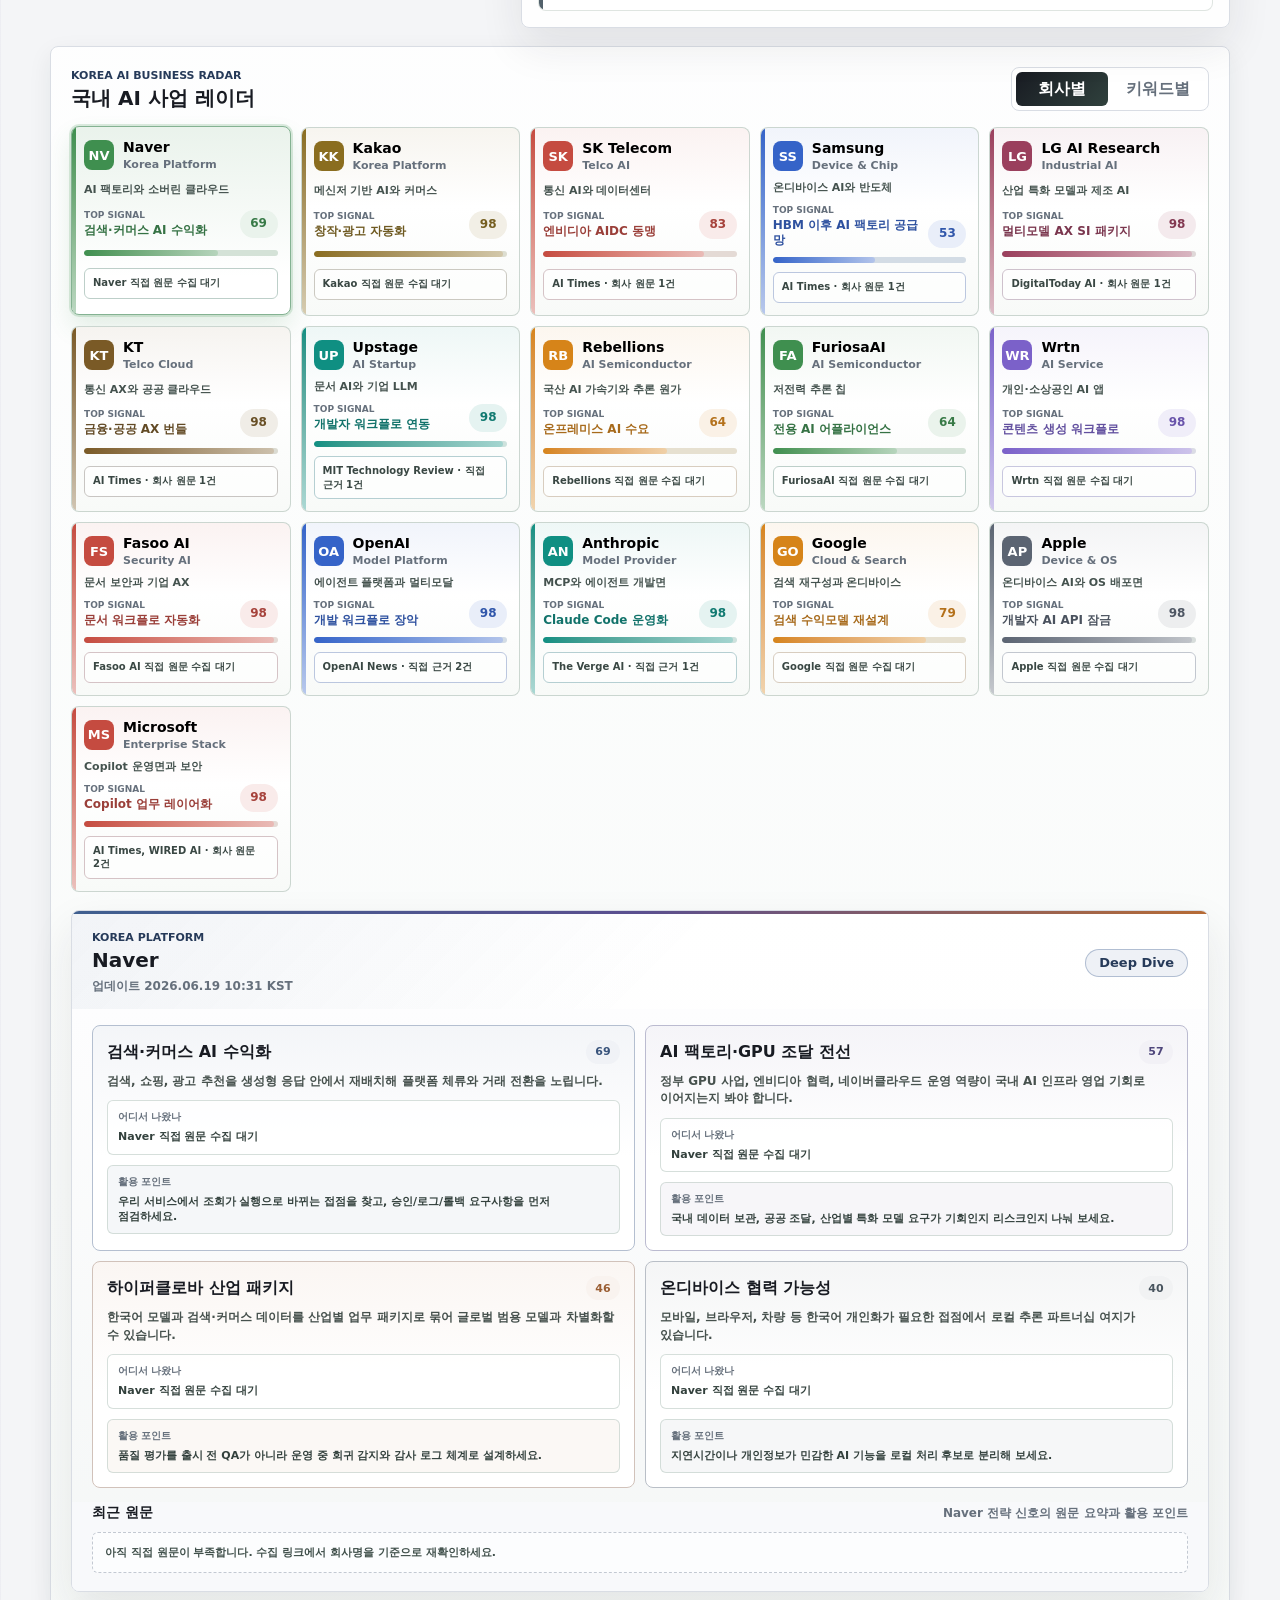
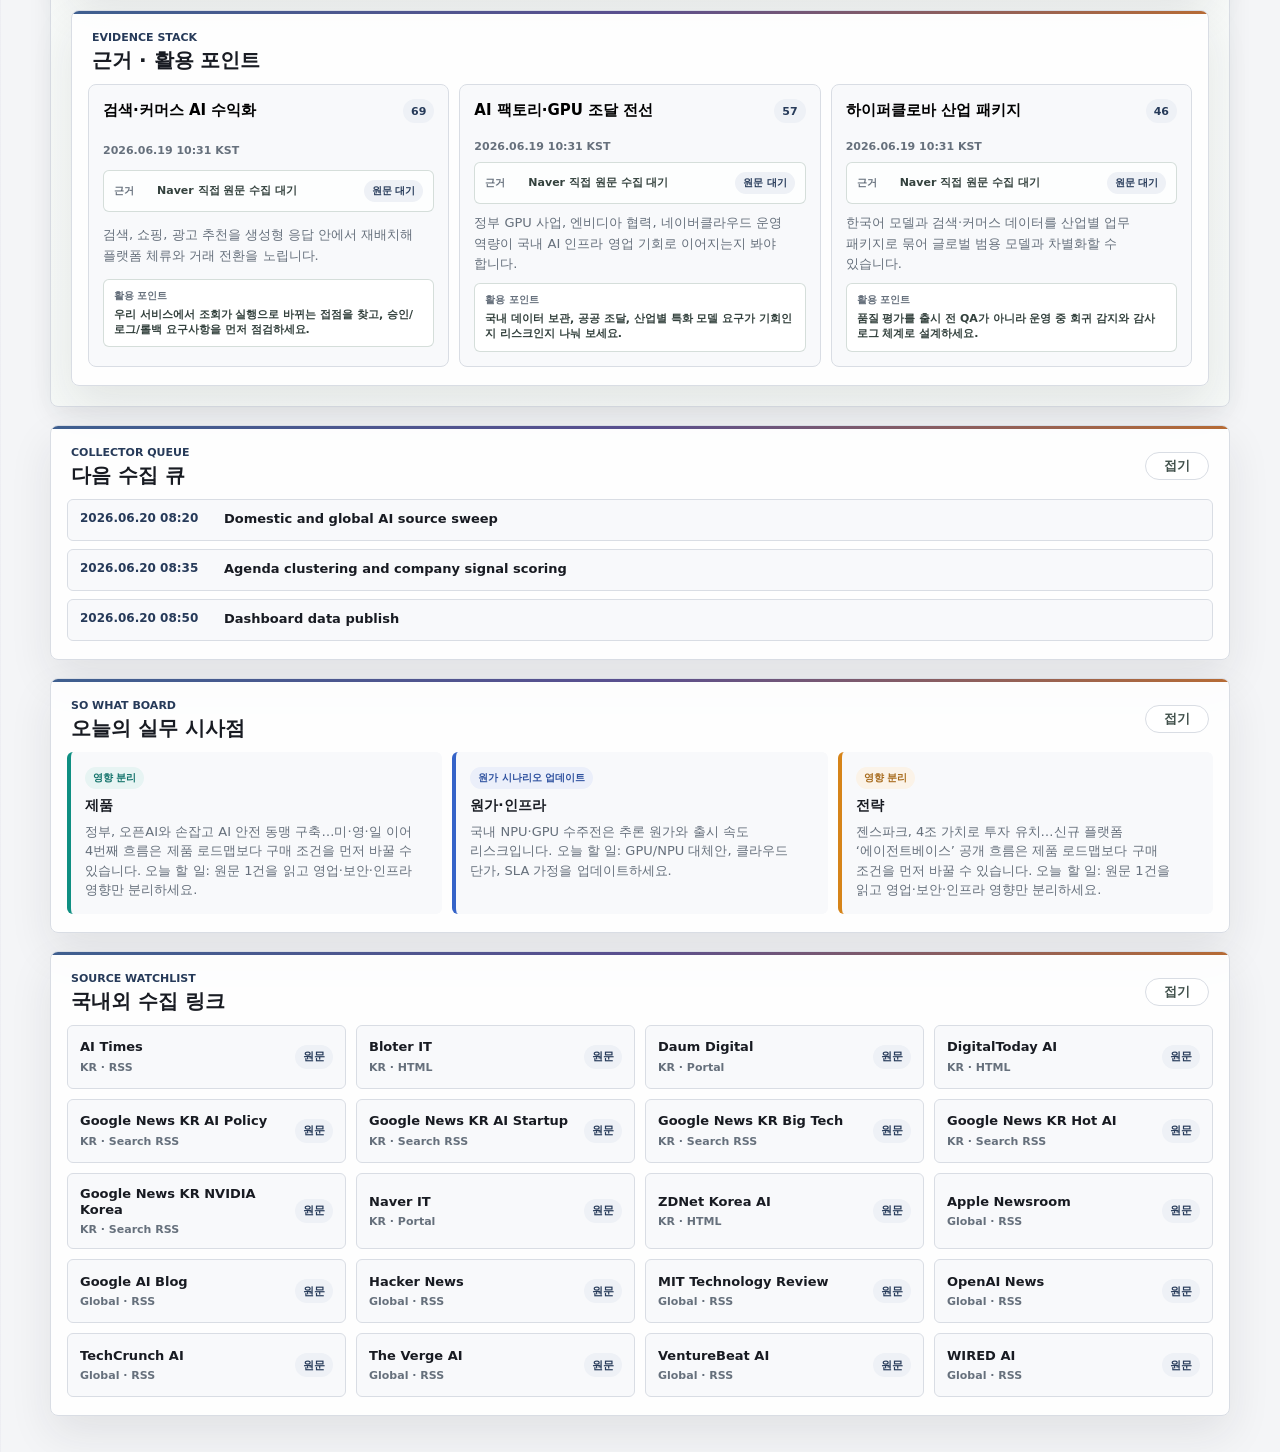
==== commit 2be6b80a: "Improve hot news ranking quality" ====
--- a/index.html
+++ b/index.html
@@ -11,12 +11,12 @@
         document.documentElement.dataset.theme = saved || (prefersDark ? "dark" : "light");
       })();
     </script>
-    <link rel="stylesheet" href="styles.css?v=202606151038" />
-    <script src="agenda-data.js?v=202606151038"></script>
+    <link rel="stylesheet" href="styles.css?v=202606191031" />
+    <script src="agenda-data.js?v=202606191031"></script>
     <script>
       window.AI_MONITORING_DESK_PUBLIC_URL = "https://jpson0924.github.io/AI-Market-Signal/";
     </script>
-    <script src="app.js?v=202606151038" defer></script>
+    <script src="app.js?v=202606191031" defer></script>
   </head>
   <body>
     <div class="app-shell">
